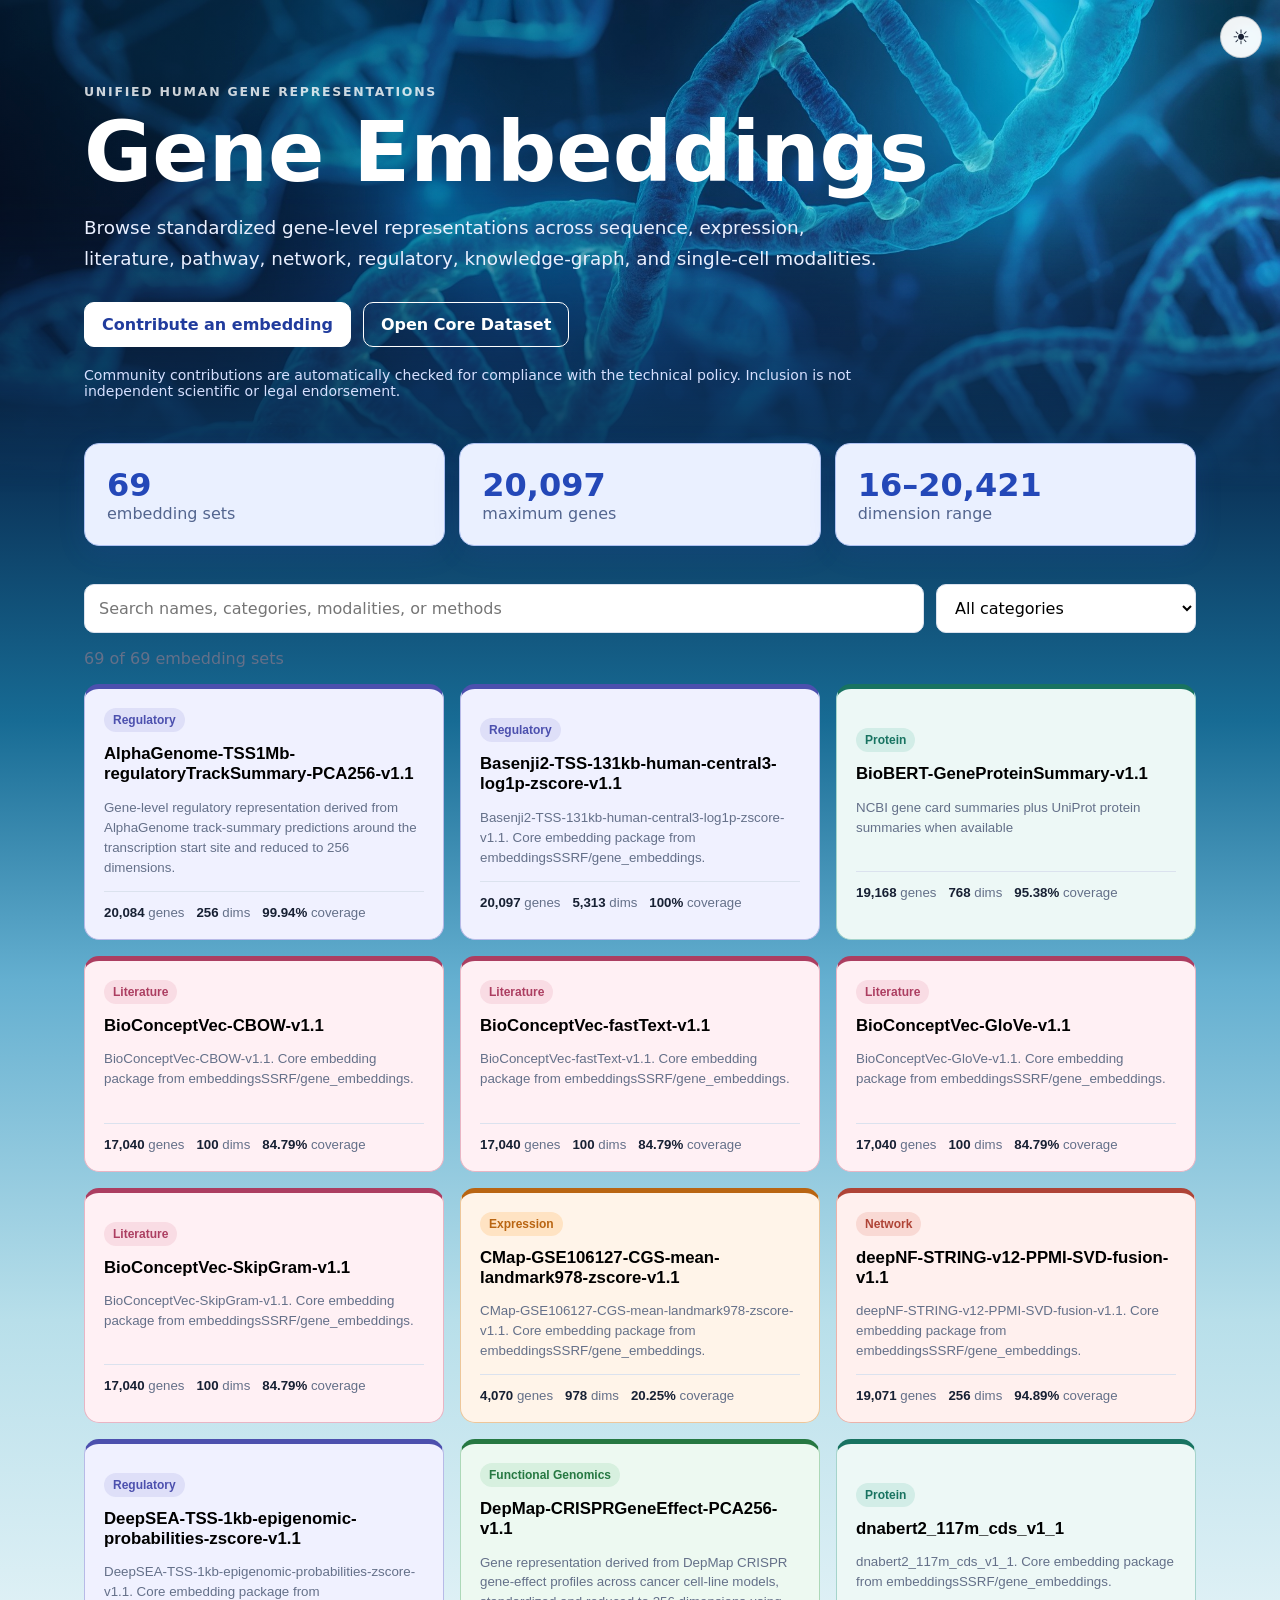
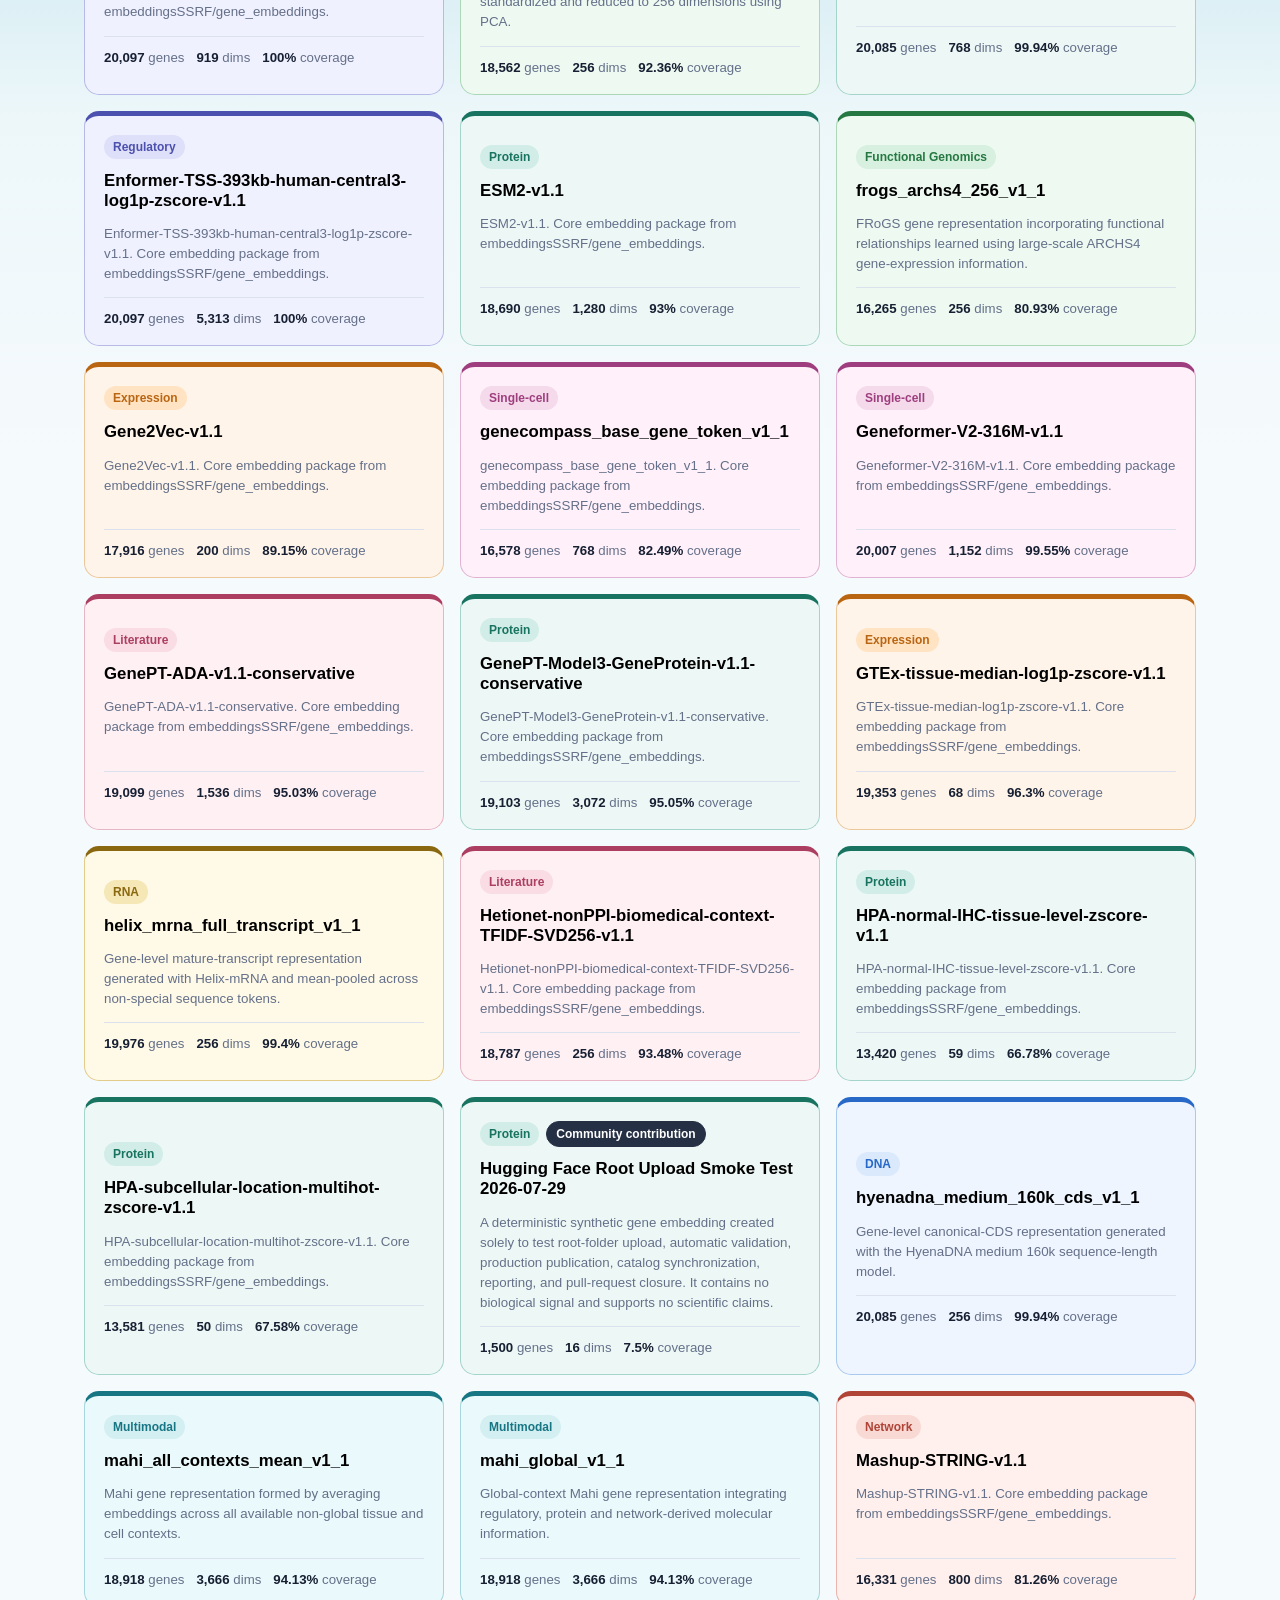
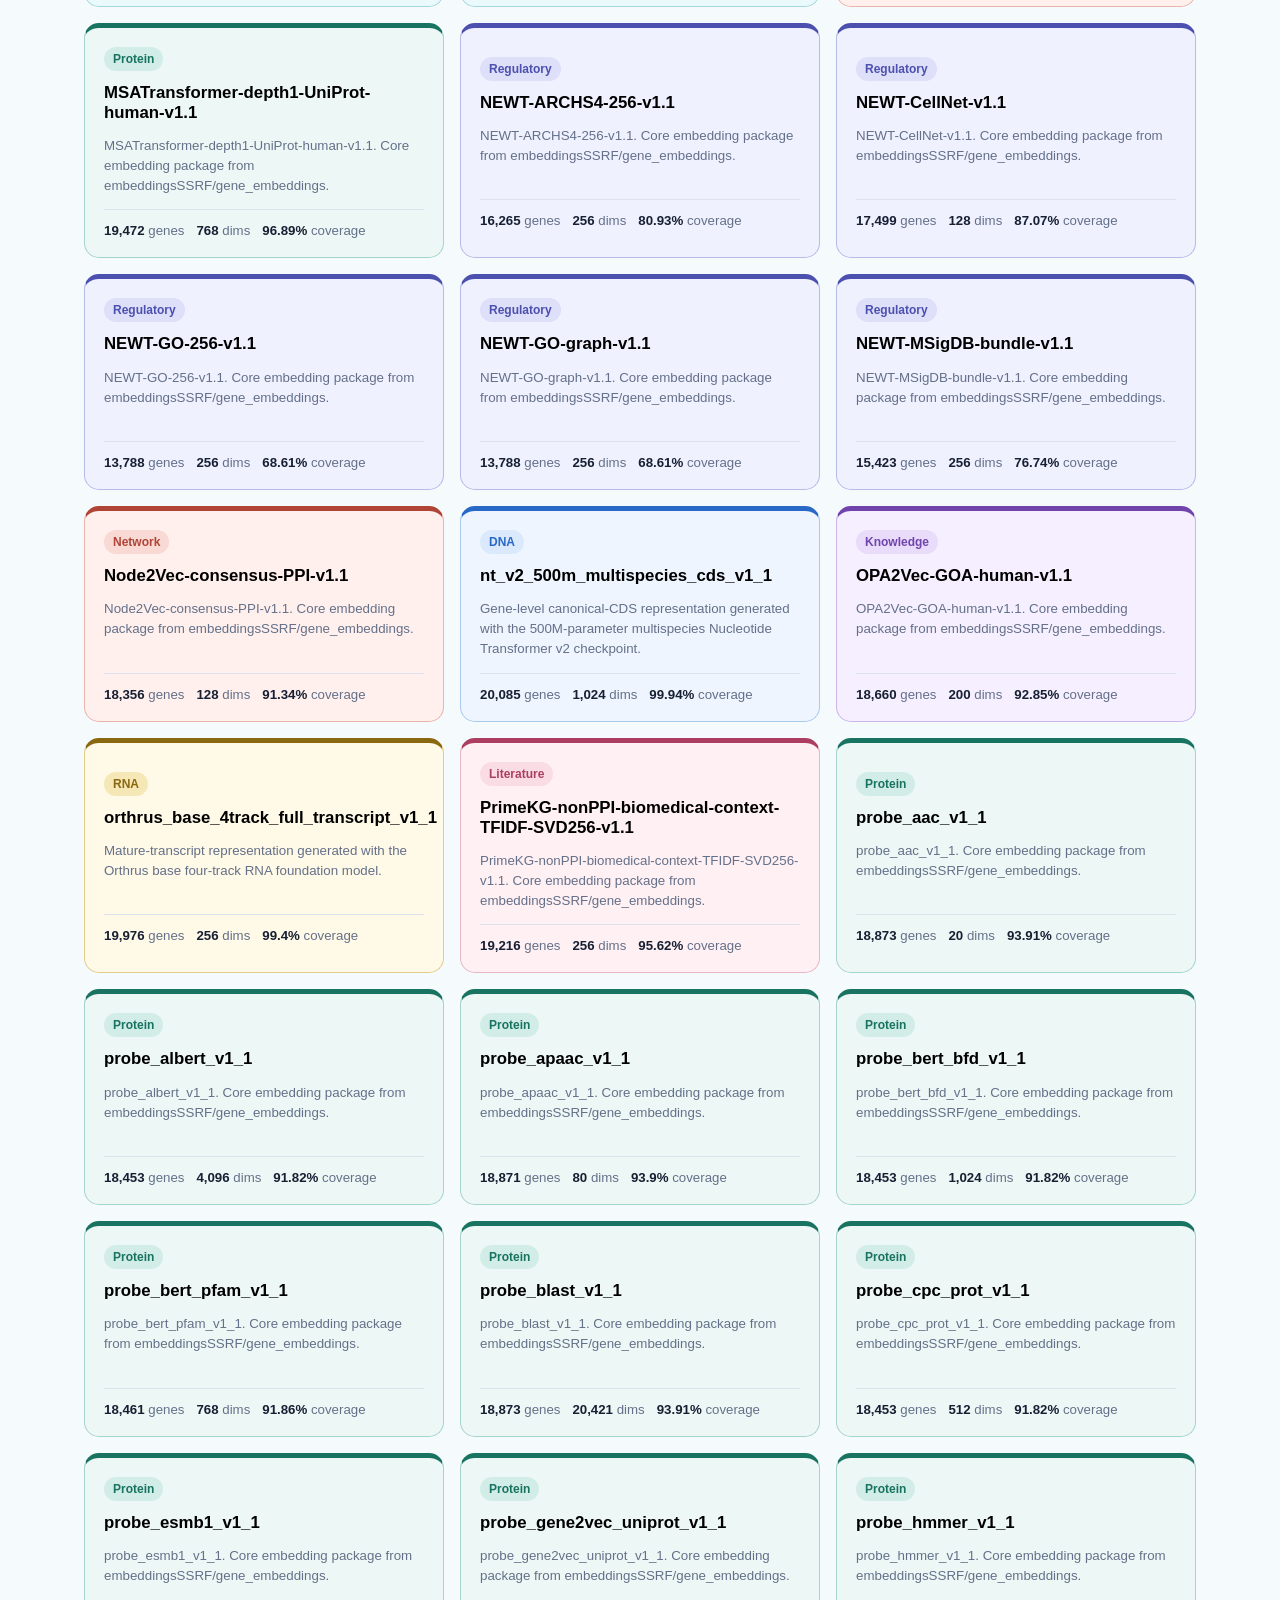
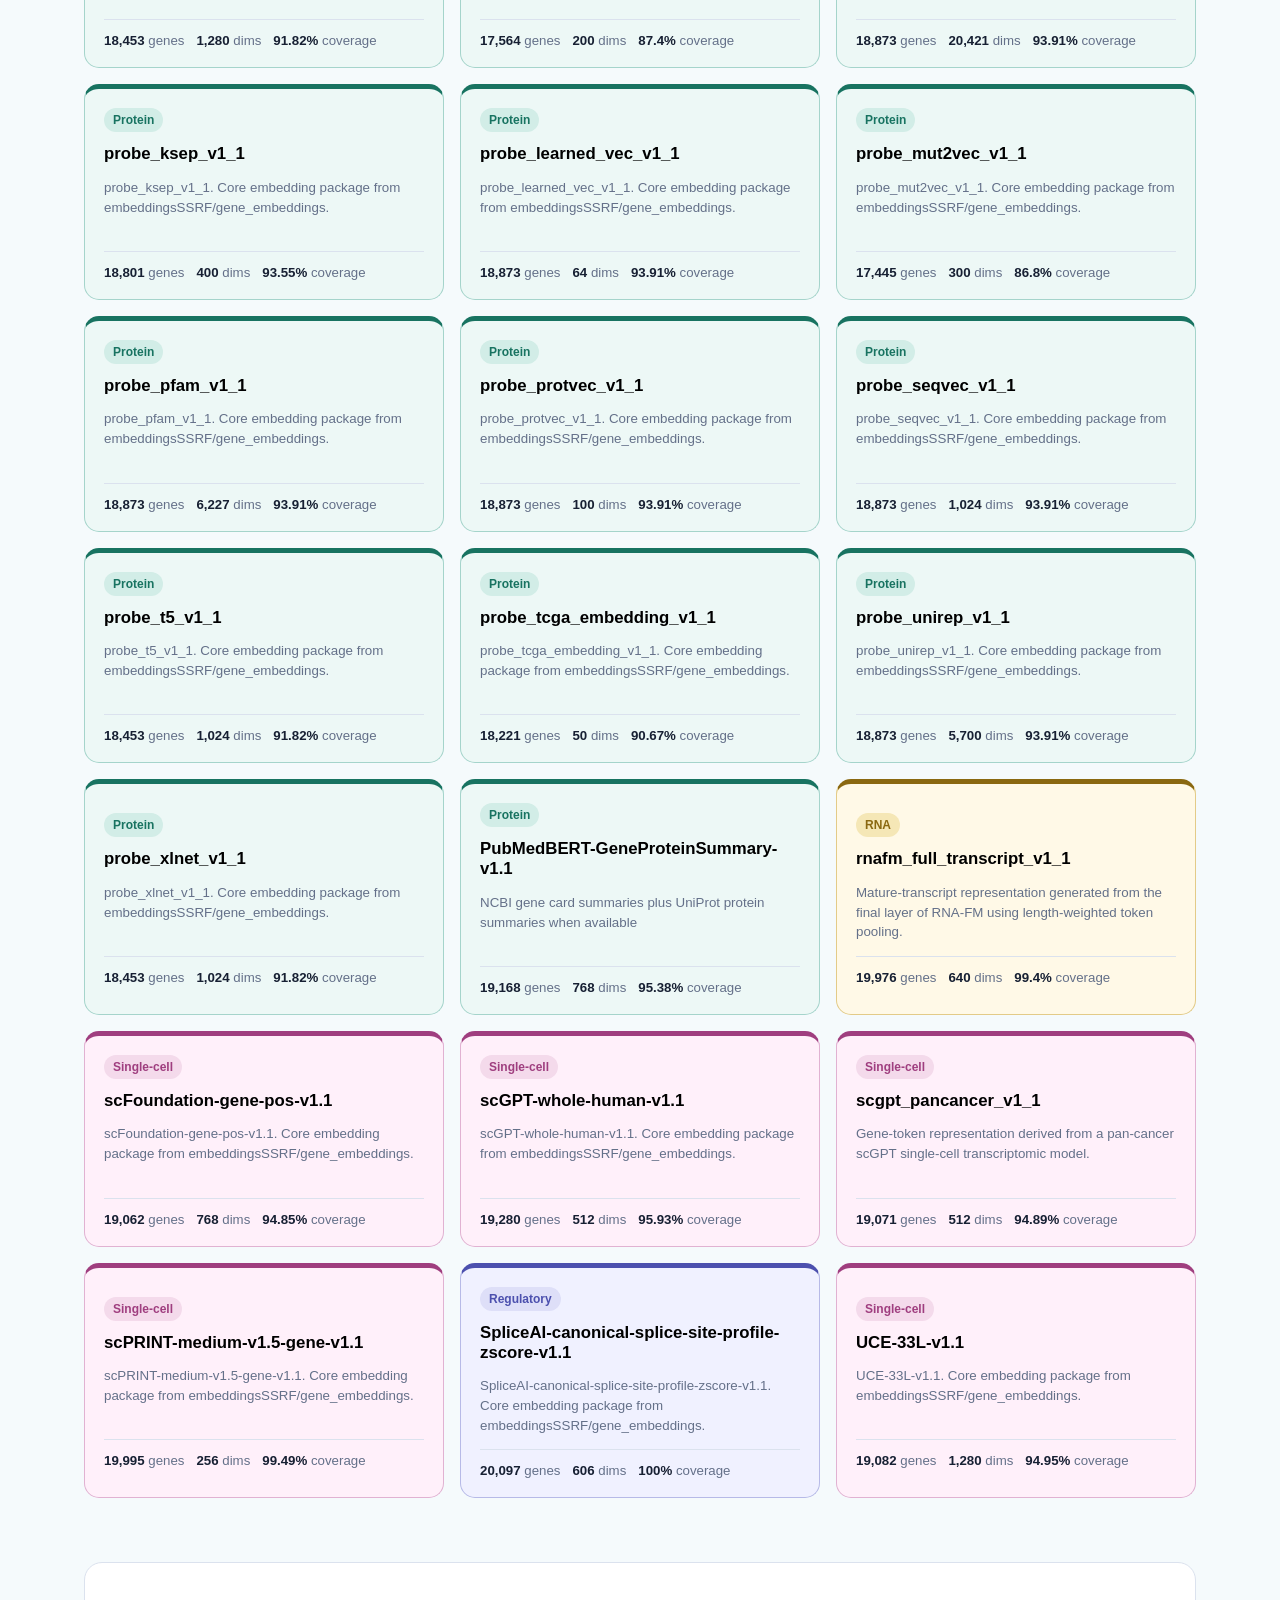
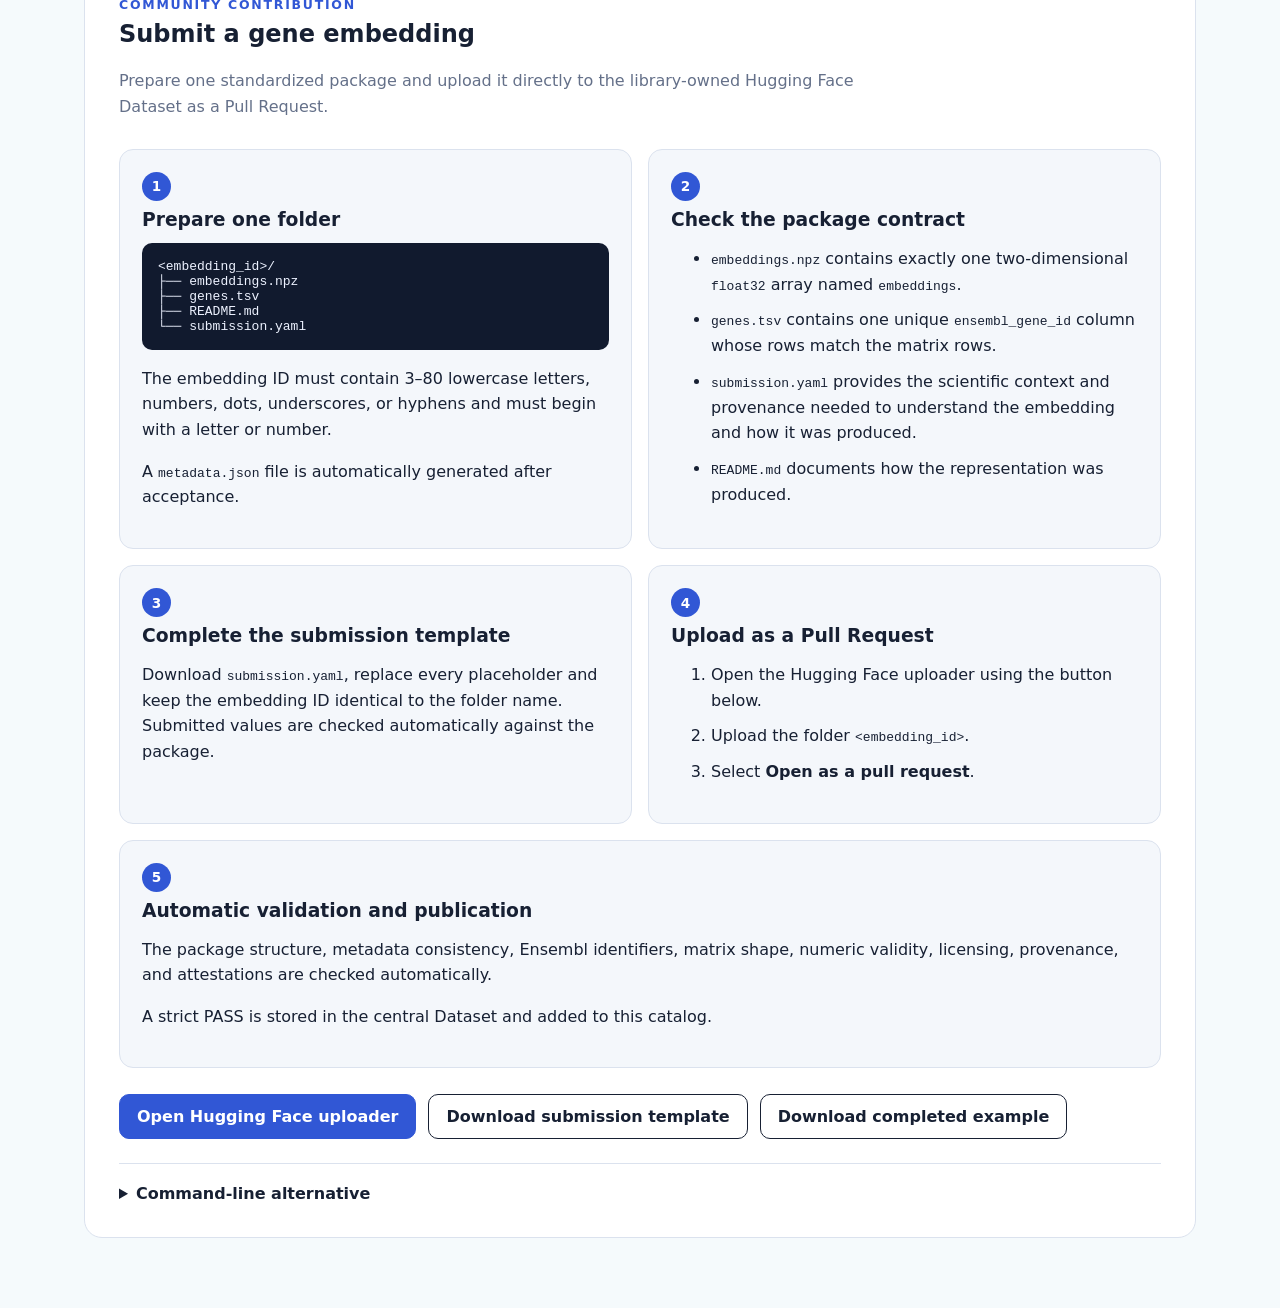
==== space/index.html @ d791bb48 "Clarify embedding submission instructions" ====
<!doctype html>
<html lang="en">
<head>
  <meta charset="utf-8" />

  <meta
    name="viewport"
    content="width=device-width, initial-scale=1"
  />

  <title>Gene Embeddings</title>

  <link
    rel="stylesheet"
    href="style.css"
  />
</head>

<body>
<!-- THEME TOGGLE START -->
<button
  id="theme-toggle"
  class="theme-toggle"
  type="button"
  aria-label="Current theme: light. Switch to dark theme"
  aria-pressed="false"
>
  ☀️
</button>
<!-- THEME TOGGLE END -->

  <header class="hero">
    <div class="hero-inner">
      <p class="eyebrow">
        Unified human gene representations
      </p>

      <h1>Gene Embeddings</h1>

      <p class="lead">
        Browse standardized gene-level representations across
        sequence, expression, literature, pathway, network,
        regulatory, knowledge-graph, and single-cell modalities.
      </p>

      <div class="actions">
        <a
          class="button primary"
          href="#contribute"
        >
          Contribute an embedding
        </a>

        <a
          class="button"
          href="https://huggingface.co/datasets/embeddingsSSRF/gene_embeddings"
          target="_blank"
          rel="noopener noreferrer"
        >
          Open Core Dataset
        </a>
      </div>

      <p class="notice">
        Community contributions are automatically checked for
        compliance with the technical policy. Inclusion is not
        independent scientific or legal endorsement.
      </p>
    </div>
  </header>

  <main>
    <section
      class="stats"
      aria-label="Catalog summary"
    >
      <article>
        <strong id="stat-count">—</strong>
        <span>embedding sets</span>
      </article>

      <article>
        <strong id="stat-genes">—</strong>
        <span>maximum genes</span>
      </article>

      <article>
        <strong id="stat-dims">—</strong>
        <span>dimension range</span>
      </article>
    </section>

    <section class="controls">
      <input
        id="search"
        type="search"
        placeholder="Search names, categories, modalities, or methods"
        aria-label="Search catalog"
      />

      <select
        id="category"
        aria-label="Filter by category"
      >
        <option value="All">
          All categories
        </option>
      </select>
    </section>

    <p
      id="result-count"
      class="result-count"
    ></p>

    <section
      id="grid"
      class="grid"
      aria-live="polite"
    ></section>

    <section
      class="contribute"
      id="contribute"
    >
      <p class="section-label">
        Community contribution
      </p>

      <h2>Submit a gene embedding</h2>

      <p class="contribute-intro">
        Prepare one standardized package and upload it directly to
        the library-owned Hugging Face Dataset as a Pull Request.
      </p>

      <div class="instruction-grid">
        <article class="instruction-card">
          <span class="step-number">1</span>

          <h3>Prepare one folder</h3>

          <pre><code>&lt;embedding_id&gt;/
├── embeddings.npz
├── genes.tsv
├── README.md
└── submission.yaml</code></pre>

          <p>
            The embedding ID must contain 3–80 lowercase letters,
            numbers, dots, underscores, or hyphens and must begin
            with a letter or number.
          </p>
            <p>
              A <code>metadata.json</code> file is automatically
              generated after acceptance.
            </p>

        </article>

        <article class="instruction-card">
          <span class="step-number">2</span>

          <h3>Check the package contract</h3>

          <ul>
            <li>
              <code>embeddings.npz</code> contains exactly one
              two-dimensional <code>float32</code> array named
              <code>embeddings</code>.
            </li>

            <li>
              <code>genes.tsv</code> contains one unique
              <code>ensembl_gene_id</code> column whose rows match
              the matrix rows.
            </li>
            <li>
              <code>submission.yaml</code> provides the scientific
              context and provenance needed to understand the
              embedding and how it was produced.
            </li>


            <li>
              <code>README.md</code> documents how the representation
              was produced.
            </li>
          </ul>
        </article>

                <article class="instruction-card">
          <span class="step-number">3</span>

          <h3>Complete the submission template</h3>

          
          <p>
            Download <code>submission.yaml</code>, replace every
            placeholder and keep the embedding ID identical to the
            folder name. Submitted values are checked automatically
            against the package.
          </p>
</article>

                <article class="instruction-card">
          <span class="step-number">4</span>

          <h3>Upload as a Pull Request</h3>
          <ol>
            <li>
              Open the Hugging Face uploader using the button below.
            </li>

            <li>
              Upload the folder
              <code>&lt;embedding_id&gt;</code>.
            </li>

            <li>
              Select <strong>Open as a pull request</strong>.
            </li>
          </ol>
        </article>

        <article class="instruction-card full-width">
          <span class="step-number">5</span>

          <h3>Automatic validation and publication</h3>

          <p>
            The package structure, metadata consistency, Ensembl
            identifiers, matrix shape, numeric validity, licensing,
            provenance, and attestations are checked automatically.
          </p>

          <p>
            A strict PASS is stored in the central Dataset and added
            to this catalog.
          </p>
        </article>
      </div>

      <div class="button-row">
        <a
          class="button primary"
          href="https://huggingface.co/datasets/embeddingsSSRF/gene_embeddings_staging/upload/main"
          target="_blank"
          rel="noopener noreferrer"
        >
          Open Hugging Face uploader
        </a>

        <a
          class="button"
          href="submission.yaml"
          download
        >
          Download submission template
        </a>
        <a
          class="button"
          href="submission.example.yaml"
          download
        >Download completed example</a>
      </div>

      <details class="cli-alternative">
        <summary>Command-line alternative</summary>

        <pre><code>hf upload \
  embeddingsSSRF/gene_embeddings_staging \
  ./&lt;embedding_id&gt; \
  &lt;embedding_id&gt; \
  --repo-type dataset \
  --create-pr \
  --commit-message "Submit &lt;embedding_id&gt;"</code></pre>
      </details>
    </section>
  </main>

  <dialog id="detail-dialog">
    <button
      id="close-detail"
      class="close"
      aria-label="Close"
    >
      ×
    </button>

    <div id="detail-content"></div>
  </dialog>

  <script src="app.js"></script>
<script src="theme.js"></script>
</body>
</html>
---- space/style.css ----
:root {
  --ink: #172033;
  --muted: #647089;
  --line: #dbe2ee;
  --paper: #ffffff;
  --wash: #f4f7fb;
  --brand: #3157d5;
  --brand-dark: #213c9d;
  --success: #167c5a;
  font-family: Inter, ui-sans-serif, system-ui, -apple-system, BlinkMacSystemFont, "Segoe UI", sans-serif;
}
* { box-sizing: border-box; }
body { margin: 0; color: var(--ink); background: var(--wash); }
a { color: inherit; }
.hero { background: linear-gradient(135deg, #182858, #3157d5 62%, #5a80ef); color: white; }
.hero-inner { max-width: 1160px; margin: auto; padding: 72px 24px 58px; }
.eyebrow { text-transform: uppercase; letter-spacing: .14em; font-weight: 700; font-size: .78rem; opacity: .8; }
h1 { font-size: clamp(2.5rem, 7vw, 5.2rem); line-height: .98; margin: 12px 0 20px; }
.lead { max-width: 800px; font-size: 1.15rem; line-height: 1.65; color: #e9efff; }
.actions { display: flex; flex-wrap: wrap; gap: 12px; margin-top: 28px; }
.button { display: inline-flex; align-items: center; justify-content: center; padding: 12px 17px; border-radius: 10px; border: 1px solid currentColor; text-decoration: none; font-weight: 700; }
.hero .button { color: white; }
.hero .button.primary { background: white; color: var(--brand-dark); border-color: white; }
.notice { max-width: 850px; font-size: .88rem; color: #d6e0ff; margin-top: 20px; }
main { max-width: 1160px; margin: auto; padding: 0 24px 70px; }
.stats { display: grid; grid-template-columns: repeat(3, 1fr); gap: 14px; margin-top: -28px; }
.stats article { background: var(--paper); border: 1px solid var(--line); border-radius: 15px; padding: 22px; box-shadow: 0 8px 28px rgba(31, 47, 88, .08); }
.stats strong { display: block; font-size: 2rem; }
.stats span { color: var(--muted); }
.controls { display: grid; grid-template-columns: 1fr 260px; gap: 12px; margin: 38px 0 12px; }
input, select { width: 100%; padding: 13px 14px; border: 1px solid var(--line); border-radius: 10px; background: var(--paper); font: inherit; }
.result-count { color: var(--muted); }
.grid { display: grid; grid-template-columns: repeat(auto-fill, minmax(280px, 1fr)); gap: 16px; }
.card { text-align: left; border: 1px solid var(--line); background: var(--paper); border-radius: 15px; padding: 19px; cursor: pointer; transition: transform .15s ease, box-shadow .15s ease; }
.card:hover { transform: translateY(-2px); box-shadow: 0 10px 30px rgba(31,47,88,.10); }
.card h3 { margin: 0 0 9px; font-size: 1.05rem; }
.card p { color: var(--muted); line-height: 1.5; min-height: 4.5em; }
.badge { display: inline-block; border-radius: 999px; background: #e8edff; color: var(--brand-dark); padding: 5px 9px; font-size: .75rem; font-weight: 700; }
.metrics { display: flex; gap: 12px; flex-wrap: wrap; border-top: 1px solid var(--line); padding-top: 13px; font-size: .83rem; color: var(--muted); }
.metrics strong { color: var(--ink); }
.contribute { margin-top: 54px; padding: 30px; background: var(--paper); border: 1px solid var(--line); border-radius: 16px; }
.contribute li { margin: 10px 0; line-height: 1.55; }
.contribute .button.primary { background: var(--brand); color: white; border-color: var(--brand); }
dialog { width: min(720px, calc(100vw - 32px)); border: 0; border-radius: 16px; padding: 28px; box-shadow: 0 30px 100px rgba(0,0,0,.3); }
dialog::backdrop { background: rgba(12,20,40,.55); }
.close { float: right; border: 0; background: none; font-size: 2rem; cursor: pointer; }
.detail-grid { display: grid; grid-template-columns: repeat(3, 1fr); gap: 10px; margin: 18px 0; }
.detail-grid div { background: var(--wash); border-radius: 10px; padding: 13px; }
.detail-grid strong { display: block; font-size: 1.2rem; }
@media (max-width: 720px) {
  .stats, .controls { grid-template-columns: 1fr; }
  .hero-inner { padding-top: 48px; }
}

.badge-row {
  display: flex;
  flex-wrap: wrap;
  align-items: center;
  gap: 7px;
  margin-bottom: 12px;
}

.card .community-badge {
  background: #253044;
  color: #ffffff;
  border: 1px solid #253044;
}

.button-row {
  display: flex;
  flex-wrap: wrap;
  gap: 12px;
  margin-top: 22px;
}

.staging-note {
  margin-top: 22px;
  padding: 14px 16px;
  border-left: 4px solid var(--brand);
  background: var(--wash);
  color: var(--muted);
  line-height: 1.55;
}

.guide-layout {
  display: grid;
  gap: 18px;
  padding-top: 38px;
}

.guide-card {
  background: var(--paper);
  border: 1px solid var(--line);
  border-radius: 16px;
  padding: 26px;
}

.guide-card h2 {
  margin-top: 0;
}

.guide-card p,
.guide-card li {
  line-height: 1.65;
}

.guide-card pre {
  overflow-x: auto;
  padding: 16px;
  border-radius: 10px;
  background: #111a2e;
  color: #edf2ff;
}

.warning-card {
  border-left: 5px solid #c77a00;
}

.staging-card {
  border-left: 5px solid var(--brand);
}


html {
  scroll-behavior: smooth;
}

.card {
  --category-background: #ffffff;
  --category-border: #dbe2ee;
  --category-accent: #3157d5;
  --category-badge: #e8edff;

  background: var(--category-background);
  border-color: var(--category-border);
  border-top: 5px solid var(--category-accent);
}

.card .badge-row .badge:first-child {
  background: var(--category-badge);
  color: var(--category-accent);
}

.category-dna {
  --category-background: #eef5ff;
  --category-border: #aac9ef;
  --category-accent: #2869c7;
  --category-badge: #dae9fc;
}

.category-expression {
  --category-background: #fff4e9;
  --category-border: #edc69a;
  --category-accent: #b96512;
  --category-badge: #ffe3c3;
}

.category-functional-genomics {
  --category-background: #edf9f1;
  --category-border: #acd8b8;
  --category-accent: #267842;
  --category-badge: #d7f0df;
}

.category-knowledge {
  --category-background: #f5efff;
  --category-border: #cbb5e9;
  --category-accent: #7044ac;
  --category-badge: #e8dcfa;
}

.category-literature {
  --category-background: #fff0f4;
  --category-border: #e8b5c4;
  --category-accent: #ac3e61;
  --category-badge: #f9dce4;
}

.category-multimodal {
  --category-background: #eaf9fb;
  --category-border: #a5d7dd;
  --category-accent: #177684;
  --category-badge: #d3eff2;
}

.category-network {
  --category-background: #fff0ee;
  --category-border: #eab3ab;
  --category-accent: #af4437;
  --category-badge: #f9d9d4;
}

.category-protein {
  --category-background: #edf8f6;
  --category-border: #a5d4cb;
  --category-accent: #187361;
  --category-badge: #d2ede7;
}

.category-rna {
  --category-background: #fff9e7;
  --category-border: #e3cb88;
  --category-accent: #8a6810;
  --category-badge: #f5e7b6;
}

.category-regulatory {
  --category-background: #f0f1ff;
  --category-border: #b7bae7;
  --category-accent: #4c50ae;
  --category-badge: #dedff8;
}

.category-single-cell {
  --category-background: #fff0fa;
  --category-border: #e1b2d2;
  --category-accent: #9f3e7f;
  --category-badge: #f4daeb;
}

.category-other,
.category-uncategorized {
  --category-background: #f3f5f7;
  --category-border: #c7cdd5;
  --category-accent: #596576;
  --category-badge: #e1e5ea;
}

.contribute {
  scroll-margin-top: 24px;
  margin-top: 64px;
  padding: 34px;
  background: var(--paper);
  border: 1px solid var(--line);
  border-radius: 18px;
}

.section-label {
  margin: 0 0 8px;
  color: var(--brand);
  font-size: 0.78rem;
  font-weight: 800;
  letter-spacing: 0.14em;
  text-transform: uppercase;
}

.contribute h2 {
  margin-top: 0;
}

.contribute-intro {
  max-width: 800px;
  color: var(--muted);
  line-height: 1.65;
}

.instruction-grid {
  display: grid;
  grid-template-columns: repeat(2, 1fr);
  gap: 16px;
  margin-top: 28px;
}

.instruction-card {
  padding: 22px;
  border: 1px solid var(--line);
  border-radius: 14px;
  background: var(--wash);
}

.instruction-card.full-width {
  grid-column: 1 / -1;
}

.instruction-card h3 {
  margin: 8px 0 12px;
}

.instruction-card p,
.instruction-card li {
  line-height: 1.6;
}

.step-number {
  display: inline-flex;
  align-items: center;
  justify-content: center;
  width: 29px;
  height: 29px;
  border-radius: 50%;
  background: var(--brand);
  color: white;
  font-size: 0.85rem;
  font-weight: 800;
}

.category-list {
  font-weight: 650;
}

.button-row {
  display: flex;
  flex-wrap: wrap;
  gap: 12px;
  margin-top: 26px;
}

.cli-alternative {
  margin-top: 24px;
  padding-top: 20px;
  border-top: 1px solid var(--line);
}

.cli-alternative summary {
  cursor: pointer;
  font-weight: 700;
}

.cli-alternative pre,
.instruction-card pre {
  overflow-x: auto;
  padding: 16px;
  border-radius: 10px;
  background: #111a2e;
  color: #edf2ff;
}

@media (max-width: 720px) {
  .instruction-grid {
    grid-template-columns: 1fr;
  }

  .instruction-card.full-width {
    grid-column: auto;
  }

  .contribute {
    padding: 24px 18px;
  }
}

/* Summary statistic color */
.stats article {
  background: #eaf0ff;
  border-color: #afc2f2;
  box-shadow: 0 8px 28px rgba(49, 87, 213, 0.12);
}

.stats strong {
  color: #2448b8;
}

.stats span {
  color: #53658f;
}
/* End summary statistic color */

/* THEME TOGGLE */

.theme-toggle {
  position: absolute;
  top: 16px;
  right: 18px;
  z-index: 1000;

  display: inline-flex;
  align-items: center;
  justify-content: center;

  width: 42px;
  height: 42px;
  padding: 0;

  border: 1px solid rgba(23, 32, 51, .22);
  border-radius: 50%;

  color: #172033;
  background: rgba(255, 255, 255, .94);
  box-shadow: 0 5px 18px rgba(0, 0, 0, .15);

  font: inherit;
  font-size: 1.25rem;
  line-height: 1;
  cursor: pointer;

  transition:
    transform .15s ease,
    background .15s ease,
    color .15s ease,
    border-color .15s ease;
}

.theme-toggle:hover {
  transform: translateY(-1px);
}

.theme-toggle:focus-visible {
  outline: 3px solid rgba(129, 156, 255, .55);
  outline-offset: 3px;
}

/*
Only the page background changes in night mode.
Cards, category palettes, badges and panels keep their original colors.
*/

html[data-theme="night"] {
  background: #090f1c;
}

html[data-theme="night"] body {
  background: #090f1c;
}

html[data-theme="night"] .theme-toggle {
  color: #f5f7ff;
  background: rgba(17, 24, 39, .96);
  border-color: #475569;
}

@media (max-width: 720px) {
  .theme-toggle {
    top: 10px;
    right: 10px;
    width: 38px;
    height: 38px;
    font-size: 1.1rem;
  }
}

/* NIGHT COLORED PANELS */

/*
Very subtle darkening:
- preserves each category hue;
- does not recolor text, borders, or badges;
- avoids gray or washed-out cards.
*/

html[data-theme="night"] .card {
  position: relative;
  isolation: isolate;
  overflow: hidden;
}

html[data-theme="night"] .card::before {
  content: "";
  position: absolute;
  inset: 0;
  z-index: 0;
  pointer-events: none;

  background: rgba(0, 0, 0, .01);

  -webkit-backdrop-filter:
    brightness(.88)
    saturate(1.70);

  backdrop-filter:
    brightness(.88)
    saturate(1.70);
}

html[data-theme="night"] .card > * {
  position: relative;
  z-index: 1;
}

html[data-theme="night"] .card:hover::before {
  -webkit-backdrop-filter:
    brightness(.92)
    saturate(1.90);

  backdrop-filter:
    brightness(.92)
    saturate(1.90);
}


/* HERO BACKGROUND IMAGE */

.hero {
  background-image:
    linear-gradient(
      90deg,
      rgba(3, 12, 32, .88) 0%,
      rgba(3, 17, 43, .72) 48%,
      rgba(3, 17, 43, .38) 100%
    ),
    url("hero-background.jpg");

  background-position: center 46%;
  background-size: cover;
  background-repeat: no-repeat;
}

@media (max-width: 720px) {
  .hero {
    background-position: 58% center;

    background-image:
      linear-gradient(
        rgba(3, 12, 32, .78),
        rgba(3, 12, 32, .78)
      ),
      url("hero-background.jpg");
  }
}


/* THEME-AWARE HERO BRIGHTNESS */

/*
Day mode uses a lighter overlay, making the DNA image brighter.
Night mode keeps a darker overlay for readability.
*/

.hero,
html[data-theme="day"] .hero {
  background-image:
    linear-gradient(
      90deg,
      rgba(3, 12, 32, .62) 0%,
      rgba(3, 17, 43, .38) 48%,
      rgba(3, 17, 43, .15) 100%
    ),
    url("hero-background.jpg");

  background-position: center 46%;
  background-size: cover;
  background-repeat: no-repeat;
}

html[data-theme="night"] .hero {
  background-image:
    linear-gradient(
      90deg,
      rgba(3, 10, 28, .88) 0%,
      rgba(3, 14, 36, .70) 48%,
      rgba(3, 14, 36, .42) 100%
    ),
    url("hero-background.jpg");
}

@media (max-width: 720px) {
  .hero,
  html[data-theme="day"] .hero {
    background-position: 58% center;

    background-image:
      linear-gradient(
        rgba(3, 12, 32, .58),
        rgba(3, 12, 32, .58)
      ),
      url("hero-background.jpg");
  }

  html[data-theme="night"] .hero {
    background-image:
      linear-gradient(
        rgba(3, 10, 28, .80),
        rgba(3, 10, 28, .80)
      ),
      url("hero-background.jpg");
  }
}

/* CONTINUOUS HERO PAGE BACKGROUND */

/*
Continue the blue tones of the DNA hero into the page.
The image itself is not repeated, so the content remains clear.
*/

html:not([data-theme]),
html[data-theme="day"] {
  background: #f5fafc;
}

html:not([data-theme]) body,
html[data-theme="day"] body {
  background:
    radial-gradient(
      circle at 75% 0%,
      rgba(42, 181, 224, .20),
      transparent 34rem
    ),
    linear-gradient(
      180deg,
      #0b3158 0,
      #78b9d5 390px,
      #d8edf5 650px,
      #f5fafc 1050px
    );

  background-attachment: fixed;
}

html[data-theme="night"] {
  background: #07111f;
}

html[data-theme="night"] body {
  background:
    radial-gradient(
      circle at 75% 0%,
      rgba(15, 126, 177, .18),
      transparent 34rem
    ),
    linear-gradient(
      180deg,
      #06182c 0,
      #0a2946 410px,
      #0a192b 720px,
      #07111f 1100px
    );

  background-attachment: fixed;
}

main {
  background: transparent;
}

/* SEAMLESS HERO CONTINUATION */

/*
One continuous image is placed behind the hero and the beginning
of the page. It gradually fades into the normal page background.
*/

html,
body {
  min-height: 100%;
}

body {
  position: relative;
  background: #f5fafc !important;
}

body::before {
  content: "";
  position: absolute;
  top: 0;
  right: 0;
  left: 0;

  height: clamp(820px, 58vw, 1120px);

  background-image:
    linear-gradient(
      90deg,
      rgba(3, 12, 32, .60) 0%,
      rgba(3, 17, 43, .32) 50%,
      rgba(3, 17, 43, .10) 100%
    ),
    url("hero-background.jpg");

  background-position: center top;
  background-size: cover;
  background-repeat: no-repeat;

  -webkit-mask-image:
    linear-gradient(
      to bottom,
      #000 0%,
      #000 48%,
      rgba(0, 0, 0, .93) 58%,
      rgba(0, 0, 0, .68) 72%,
      rgba(0, 0, 0, .30) 87%,
      transparent 100%
    );

  mask-image:
    linear-gradient(
      to bottom,
      #000 0%,
      #000 48%,
      rgba(0, 0, 0, .93) 58%,
      rgba(0, 0, 0, .68) 72%,
      rgba(0, 0, 0, .30) 87%,
      transparent 100%
    );

  filter:
    brightness(1.06)
    saturate(1.06);

  pointer-events: none;
  z-index: 0;
}

.hero,
main,
.theme-toggle {
  position: relative;
  z-index: 1;
}

.hero {
  background: transparent !important;
  border-bottom-color: transparent;
}

main {
  background: transparent !important;
}


/* Night version */

html[data-theme="night"] body {
  background: #07111f !important;
}

html[data-theme="night"] body::before {
  background-image:
    linear-gradient(
      90deg,
      rgba(2, 8, 22, .80) 0%,
      rgba(3, 13, 34, .60) 50%,
      rgba(3, 13, 34, .30) 100%
    ),
    url("hero-background.jpg");

  filter:
    brightness(.86)
    saturate(1.12);
}


@media (max-width: 720px) {
  body::before {
    height: 900px;
    background-position: 58% top;

    -webkit-mask-image:
      linear-gradient(
        to bottom,
        #000 0%,
        #000 46%,
        rgba(0, 0, 0, .75) 68%,
        transparent 100%
      );

    mask-image:
      linear-gradient(
        to bottom,
        #000 0%,
        #000 46%,
        rgba(0, 0, 0, .75) 68%,
        transparent 100%
      );
  }
}

/* SMALLER IMAGE WITH BLUE FADE */

/*
The image uses its full width rather than being enlarged to cover
a very tall area. It ends sooner and fades into the blue page
background underneath it.
*/

html[data-theme="day"] body,
html:not([data-theme]) body {
  background:
    linear-gradient(
      180deg,
      #071a33 0,
      #0b355b 480px,
      #176b94 720px,
      #64afd0 980px,
      #b8dfea 1320px,
      #edf7fa 1720px,
      #f5fafc 2050px
    ) !important;
}

body::before {
  height: clamp(680px, 49vw, 900px);

  background-size: 100% auto;
  background-position: center top;

  -webkit-mask-image:
    linear-gradient(
      to bottom,
      #000 0%,
      #000 52%,
      rgba(0, 0, 0, .92) 62%,
      rgba(0, 0, 0, .68) 75%,
      rgba(0, 0, 0, .32) 88%,
      transparent 100%
    );

  mask-image:
    linear-gradient(
      to bottom,
      #000 0%,
      #000 52%,
      rgba(0, 0, 0, .92) 62%,
      rgba(0, 0, 0, .68) 75%,
      rgba(0, 0, 0, .32) 88%,
      transparent 100%
    );
}


/* Night mode uses the same transition with deeper blue tones. */

html[data-theme="night"] body {
  background:
    linear-gradient(
      180deg,
      #030b18 0,
      #061a30 500px,
      #082d4b 760px,
      #0a3655 1020px,
      #091e32 1420px,
      #07111f 1800px
    ) !important;
}


@media (max-width: 720px) {
  body::before {
    height: 720px;

    /*
    Slight enlargement is retained on narrow screens so the image
    does not leave empty horizontal space.
    */
    background-size: auto 720px;
    background-position: 56% top;

    -webkit-mask-image:
      linear-gradient(
        to bottom,
        #000 0%,
        #000 48%,
        rgba(0, 0, 0, .82) 66%,
        rgba(0, 0, 0, .38) 84%,
        transparent 100%
      );

    mask-image:
      linear-gradient(
        to bottom,
        #000 0%,
        #000 48%,
        rgba(0, 0, 0, .82) 66%,
        rgba(0, 0, 0, .38) 84%,
        transparent 100%
      );
  }

  html[data-theme="day"] body,
  html:not([data-theme]) body {
    background:
      linear-gradient(
        180deg,
        #071a33 0,
        #0b355b 430px,
        #247da3 700px,
        #8bc7dd 1000px,
        #e3f2f7 1450px,
        #f5fafc 1750px
      ) !important;
  }
}

/* FINAL HERO SIZE AND TOGGLE POSITION */

/*
The theme icon stays in the top-right corner of the page.
It is not fixed, so it disappears normally when scrolling.
*/

body > #theme-toggle,
.theme-toggle {
  position: absolute;
  top: 16px;
  right: 18px;
  z-index: 10000;
}


/*
Use a shorter image layer and begin fading it earlier.
The image disappears into the existing blue background.
*/

body::before {
  height: clamp(560px, 42vw, 720px);

  background-size: 100% auto;
  background-position: center top;

  -webkit-mask-image:
    linear-gradient(
      to bottom,
      #000 0%,
      #000 34%,
      rgba(0, 0, 0, .92) 43%,
      rgba(0, 0, 0, .68) 55%,
      rgba(0, 0, 0, .38) 68%,
      rgba(0, 0, 0, .14) 78%,
      transparent 88%
    );

  mask-image:
    linear-gradient(
      to bottom,
      #000 0%,
      #000 34%,
      rgba(0, 0, 0, .92) 43%,
      rgba(0, 0, 0, .68) 55%,
      rgba(0, 0, 0, .38) 68%,
      rgba(0, 0, 0, .14) 78%,
      transparent 88%
    );
}


/* Keep the button and transition balanced on smaller screens. */

@media (max-width: 720px) {
  body > #theme-toggle,
  .theme-toggle {
    top: 10px;
    right: 10px;
  }

  body::before {
    height: 610px;
    background-size: auto 610px;
    background-position: 56% top;

    -webkit-mask-image:
      linear-gradient(
        to bottom,
        #000 0%,
        #000 30%,
        rgba(0, 0, 0, .86) 42%,
        rgba(0, 0, 0, .52) 58%,
        rgba(0, 0, 0, .18) 73%,
        transparent 84%
      );

    mask-image:
      linear-gradient(
        to bottom,
        #000 0%,
        #000 30%,
        rgba(0, 0, 0, .86) 42%,
        rgba(0, 0, 0, .52) 58%,
        rgba(0, 0, 0, .18) 73%,
        transparent 84%
      );
  }
}
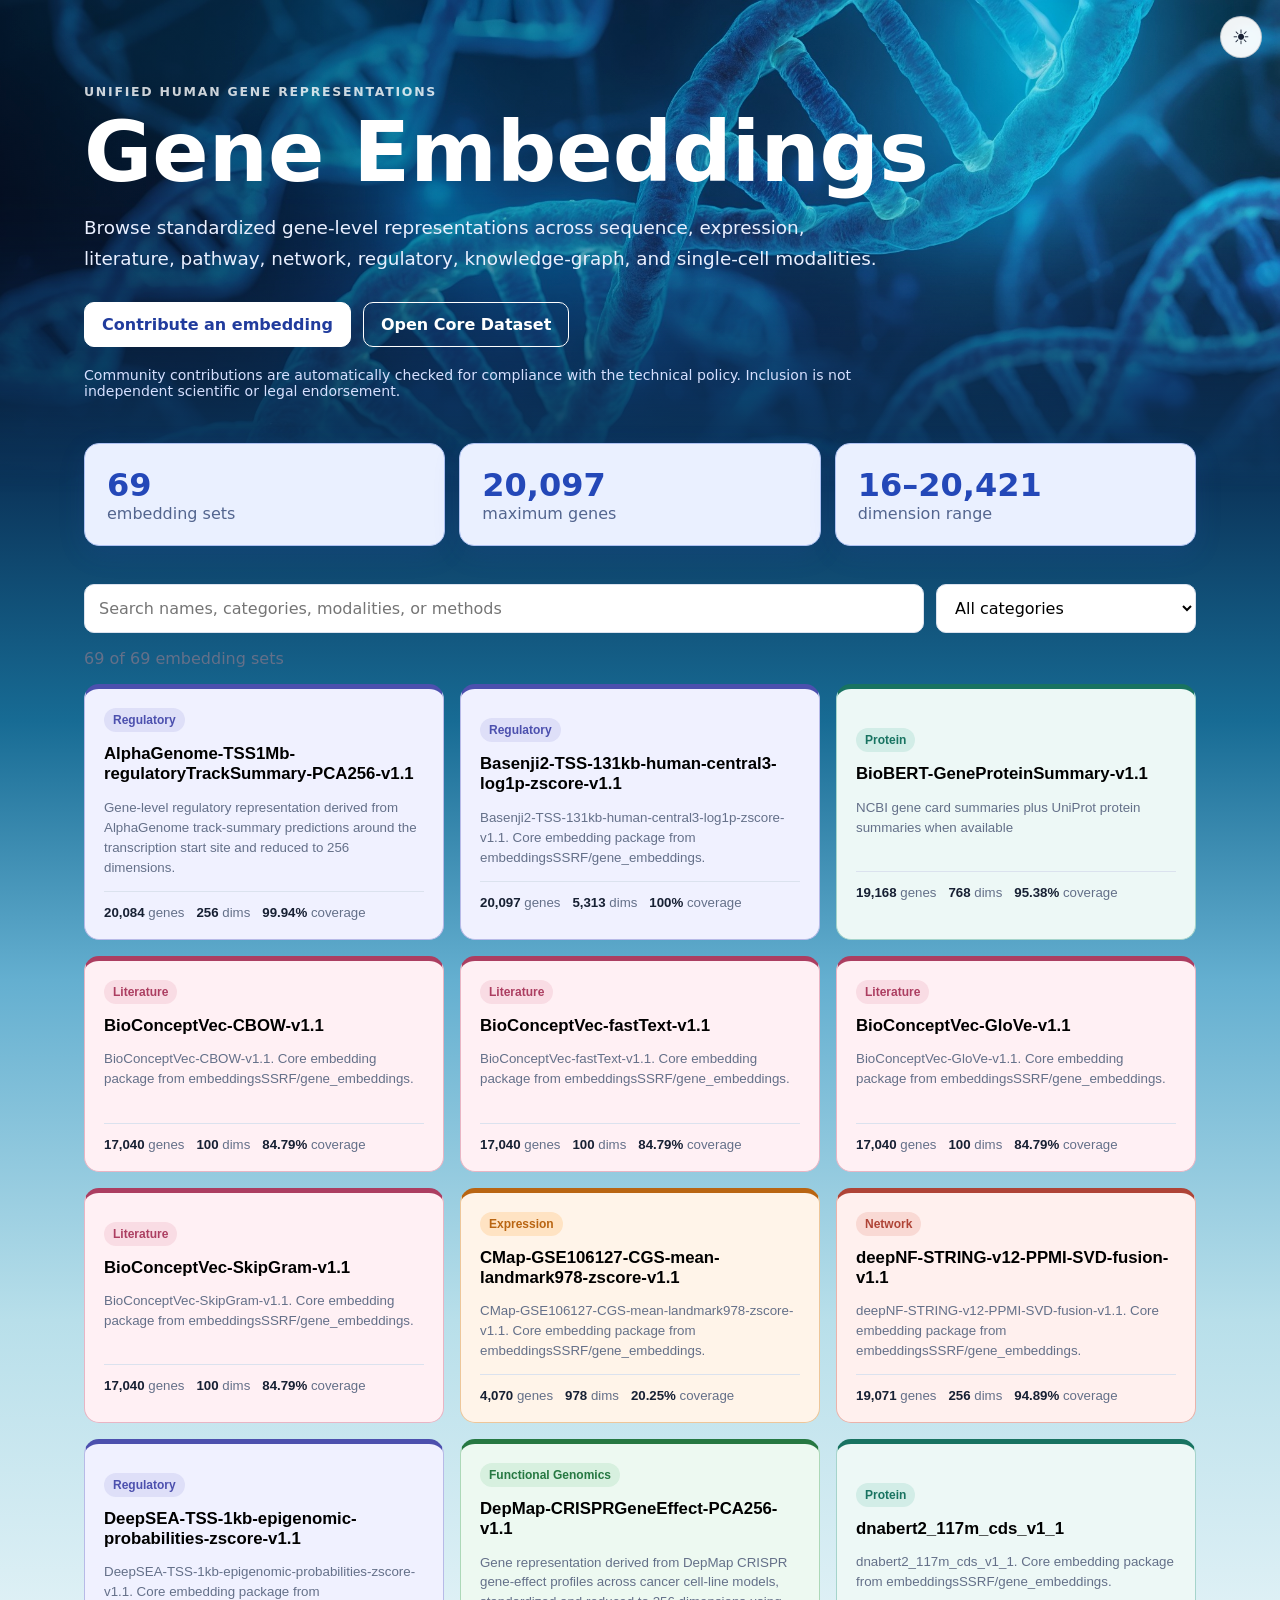
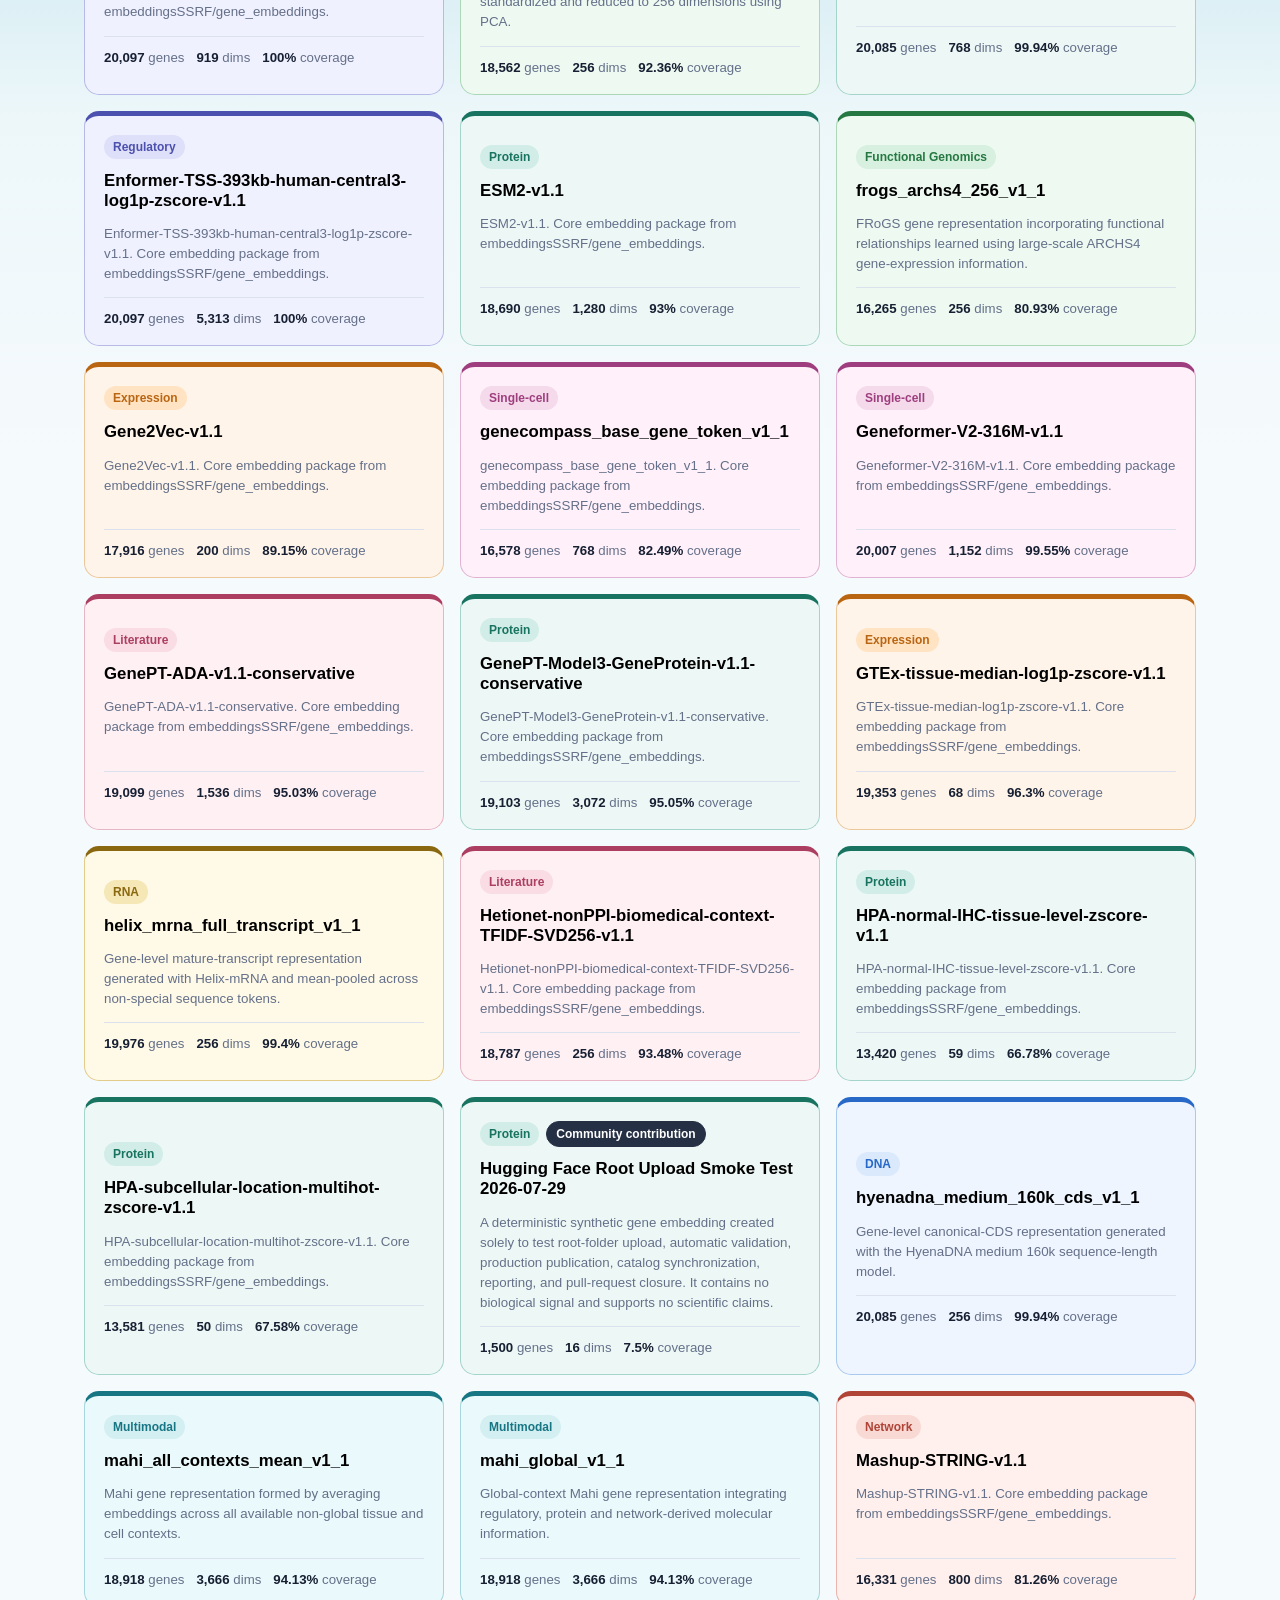
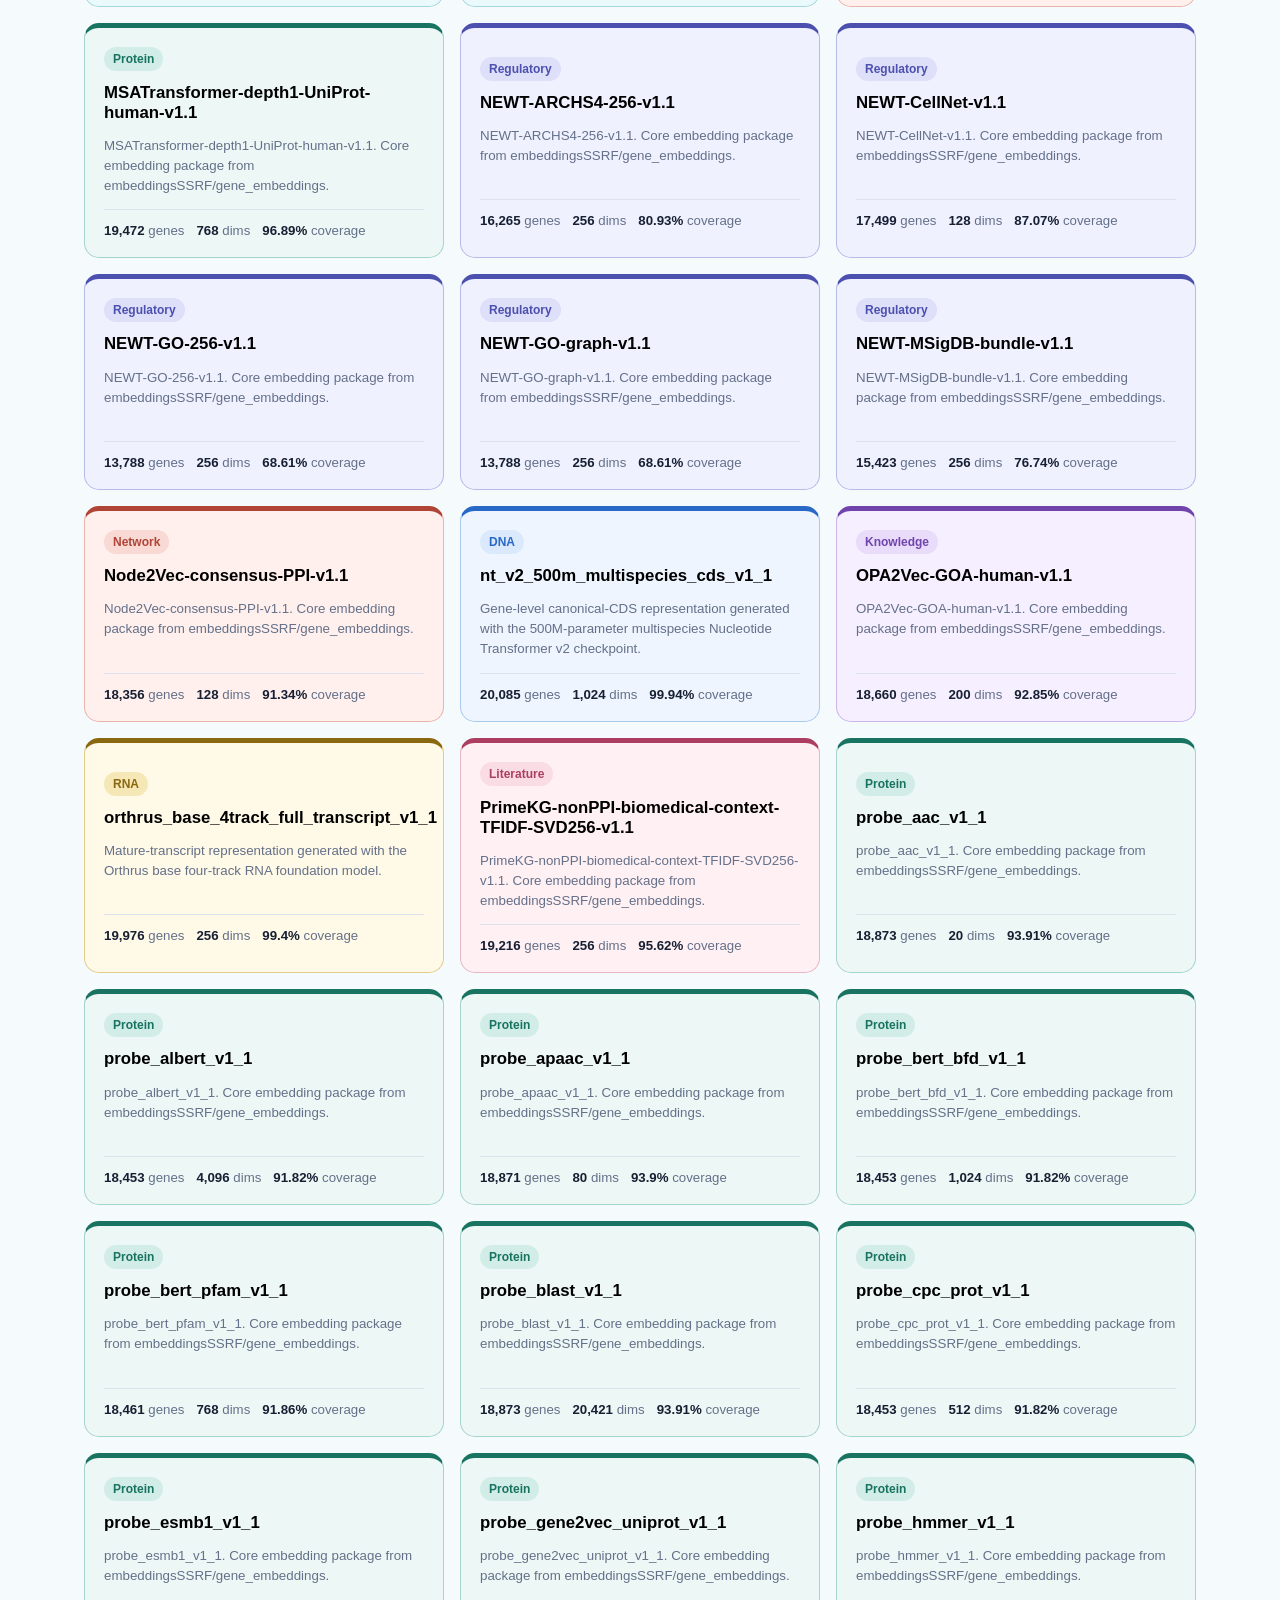
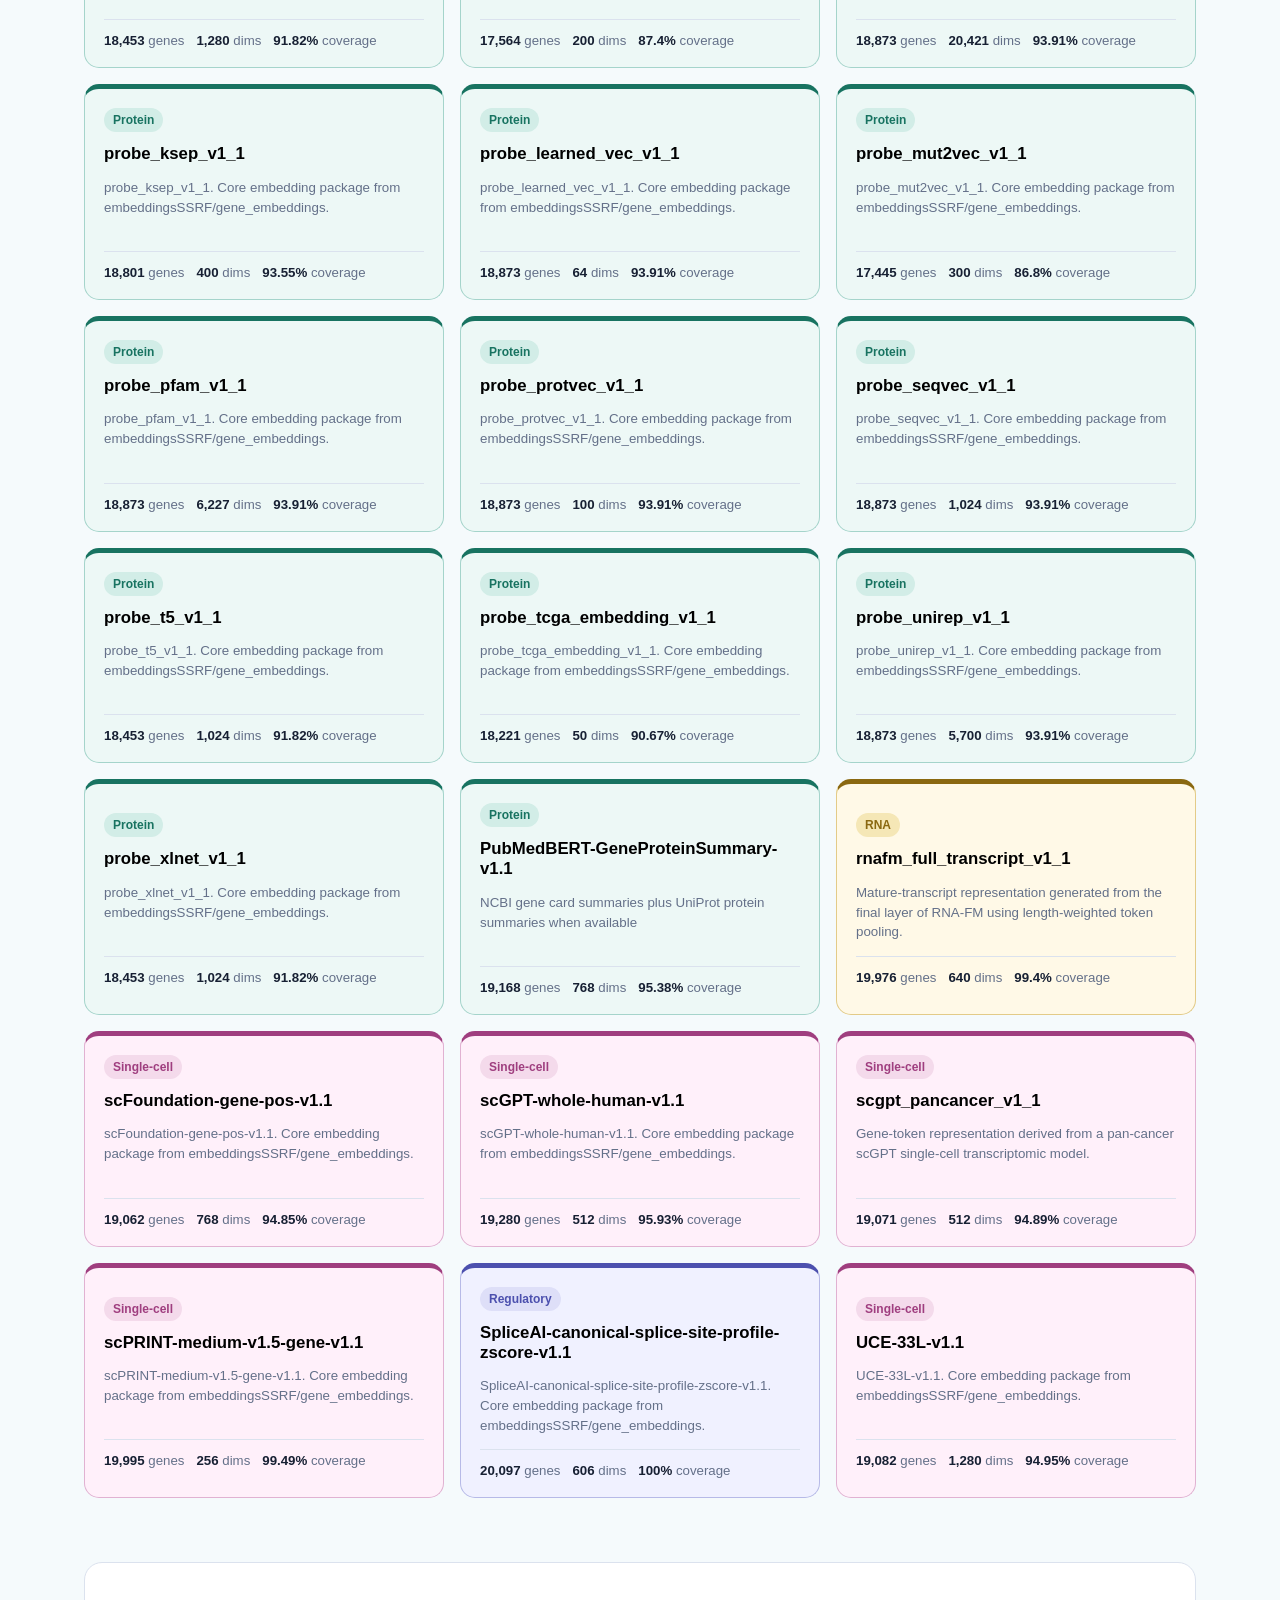
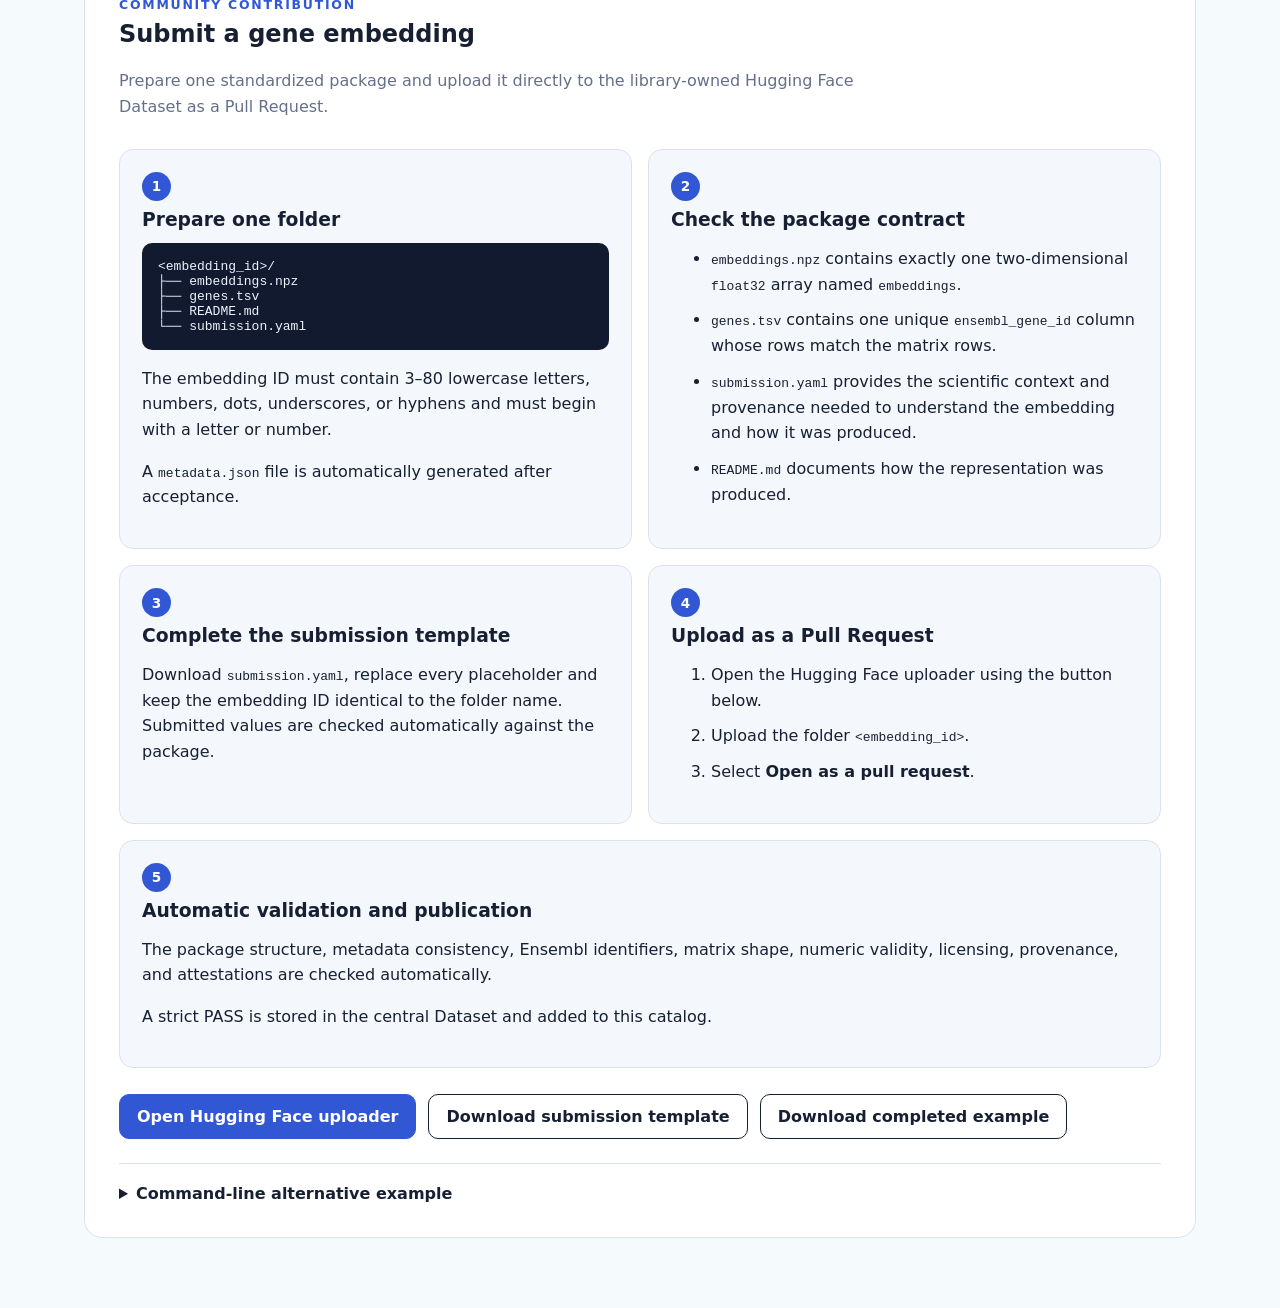
==== commit ef81cdc2: "Clarify command-line upload instructions" ====
--- a/space/index.html
+++ b/space/index.html
@@ -266,15 +266,21 @@
       </div>
 
       <details class="cli-alternative">
-        <summary>Command-line alternative</summary>
+        <summary>Command-line alternative example</summary>
+
+        <p>
+          Before running this example, replace
+          <code>esm2_v1_1</code> with the name of your existing
+          local embedding folder in both path arguments.
+        </p>
 
         <pre><code>hf upload \
   embeddingsSSRF/gene_embeddings_staging \
-  ./&lt;embedding_id&gt; \
-  &lt;embedding_id&gt; \
+  ./esm2_v1_1 \
+  esm2_v1_1 \
   --repo-type dataset \
   --create-pr \
-  --commit-message "Submit &lt;embedding_id&gt;"</code></pre>
+  --commit-message "Submit gene embedding"</code></pre>
       </details>
     </section>
   </main>
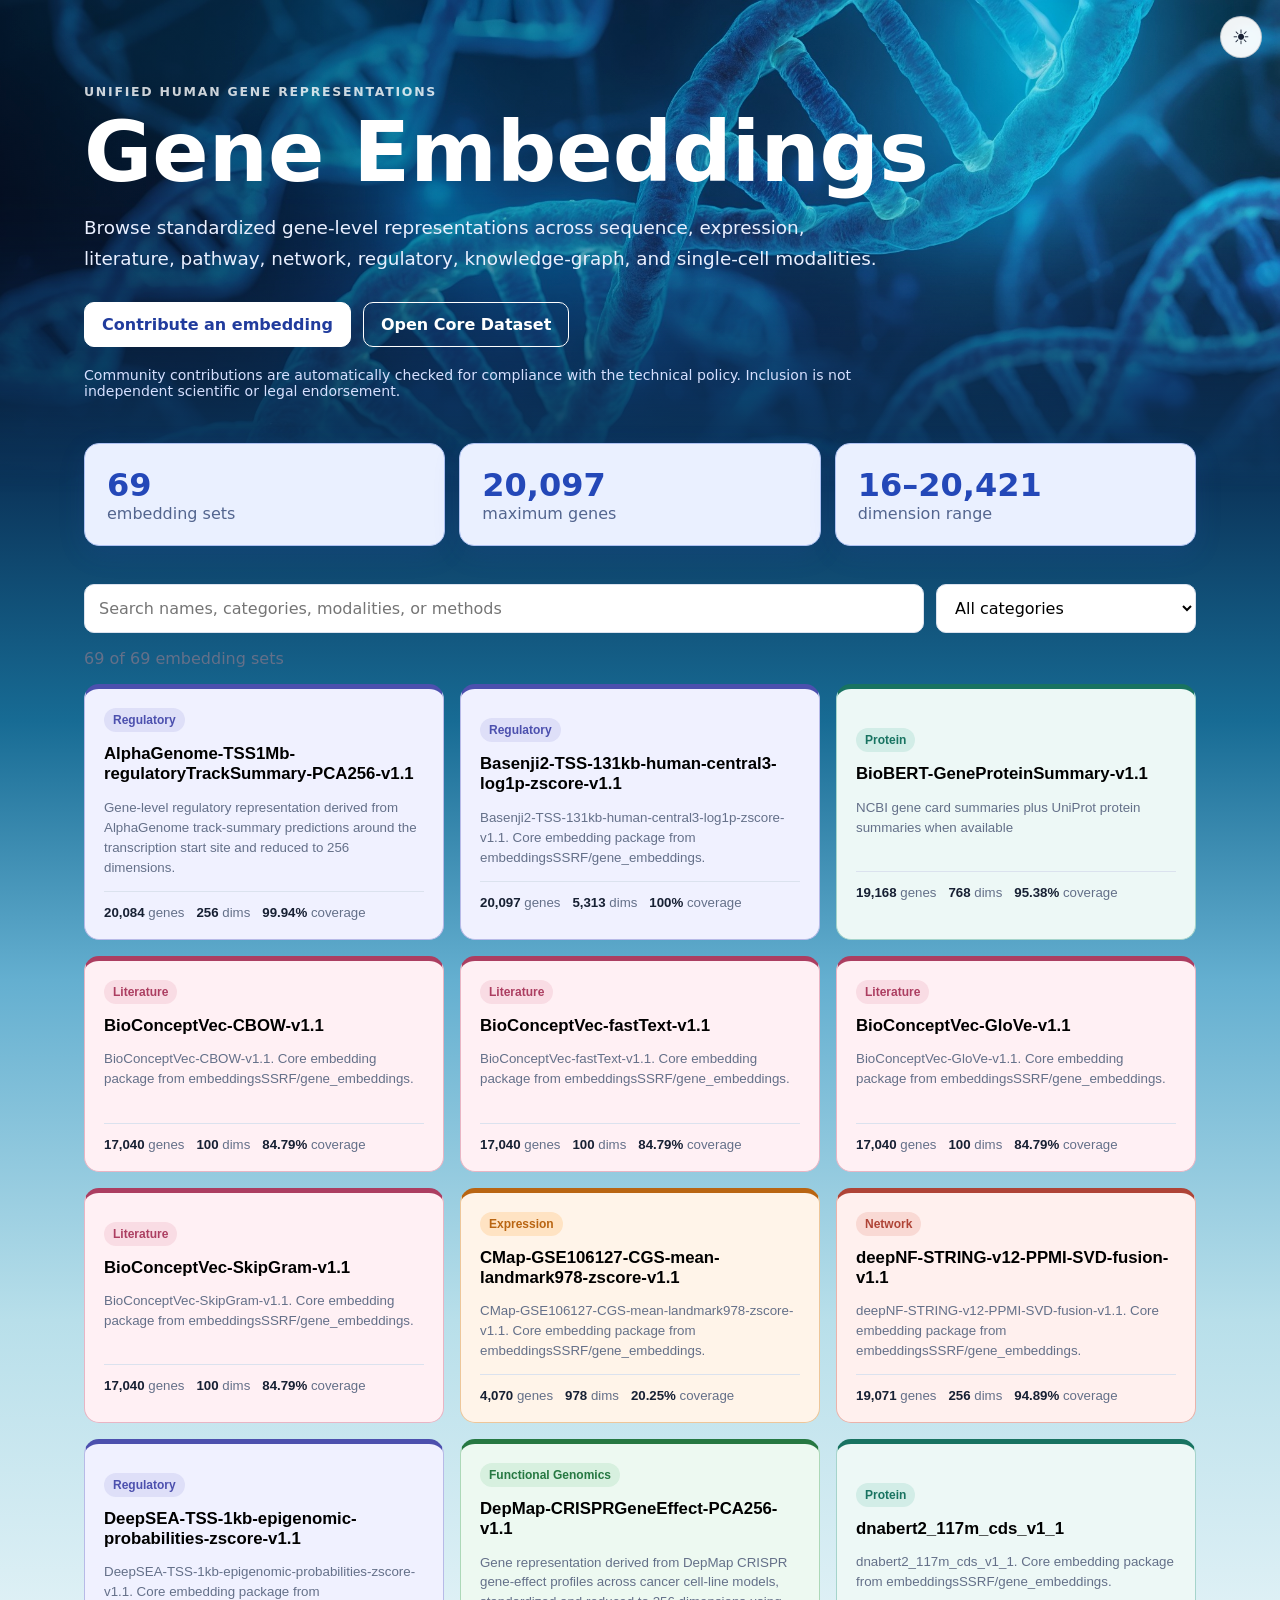
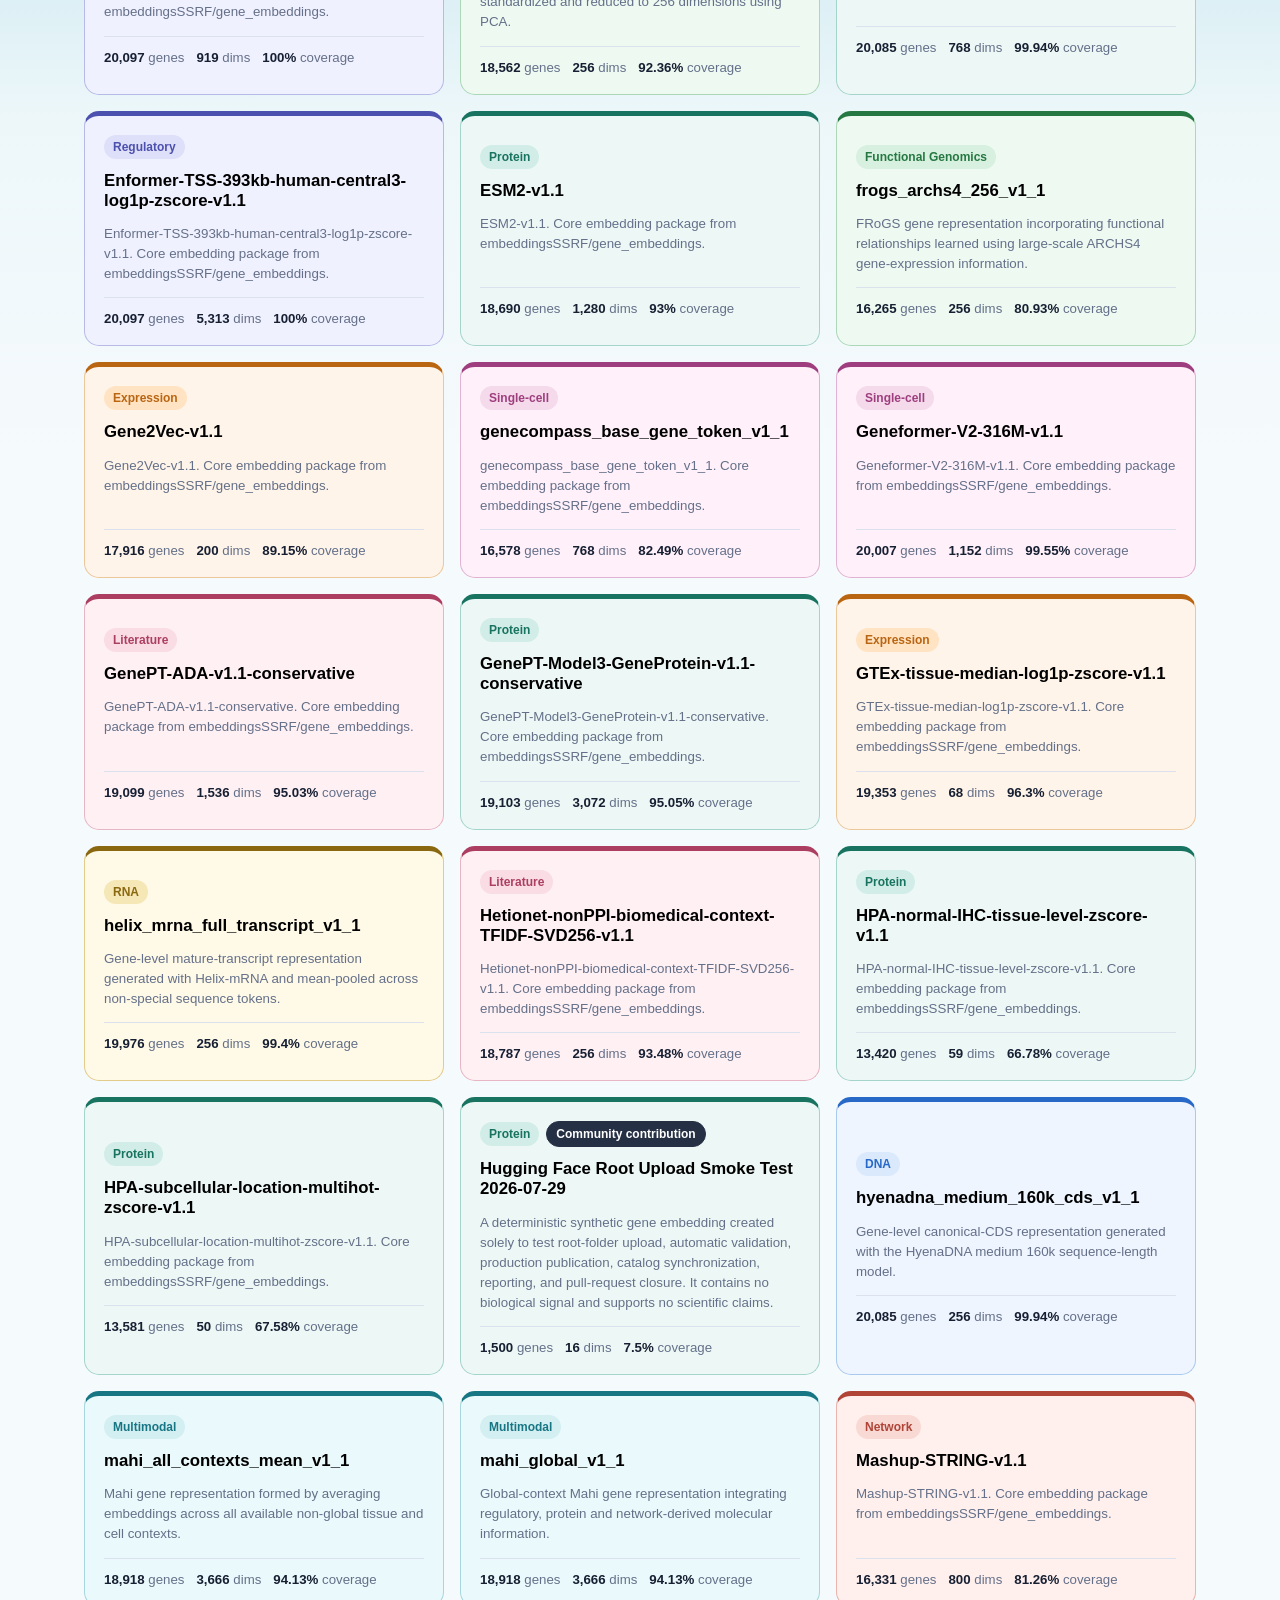
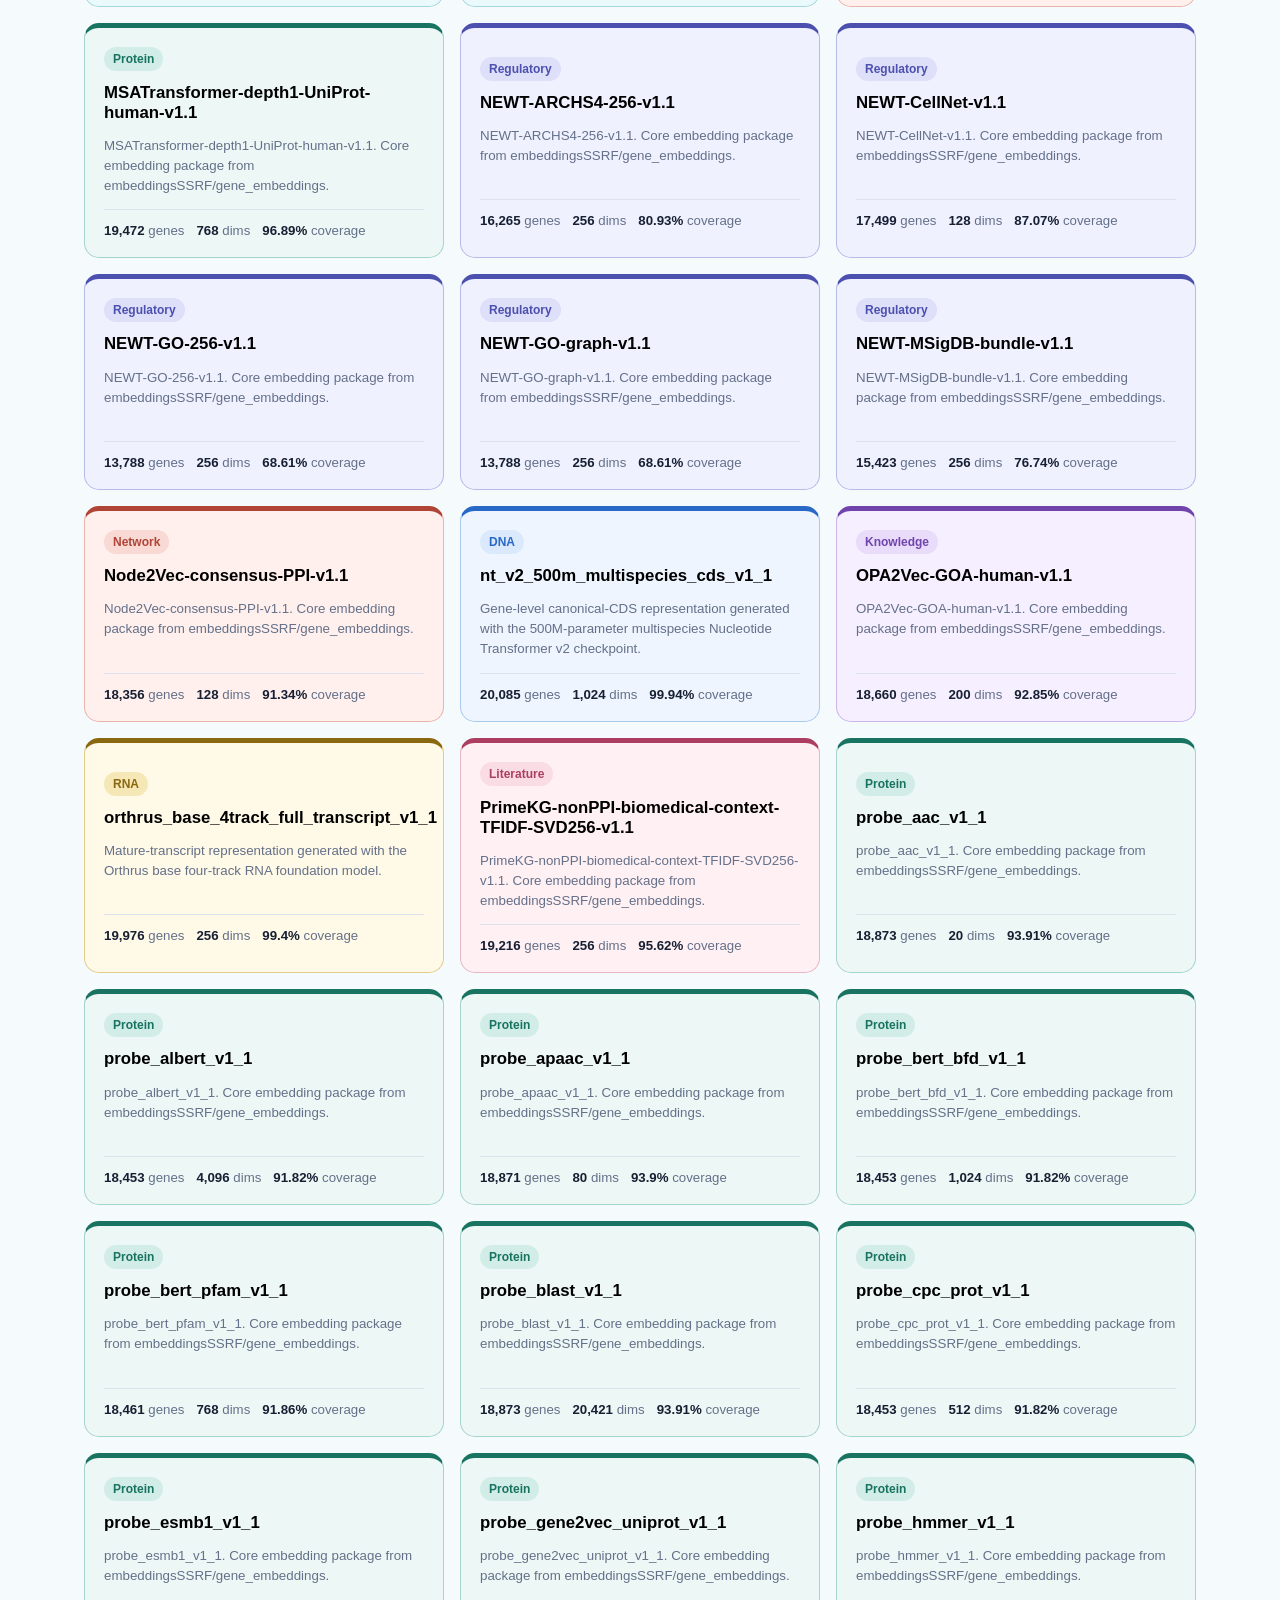
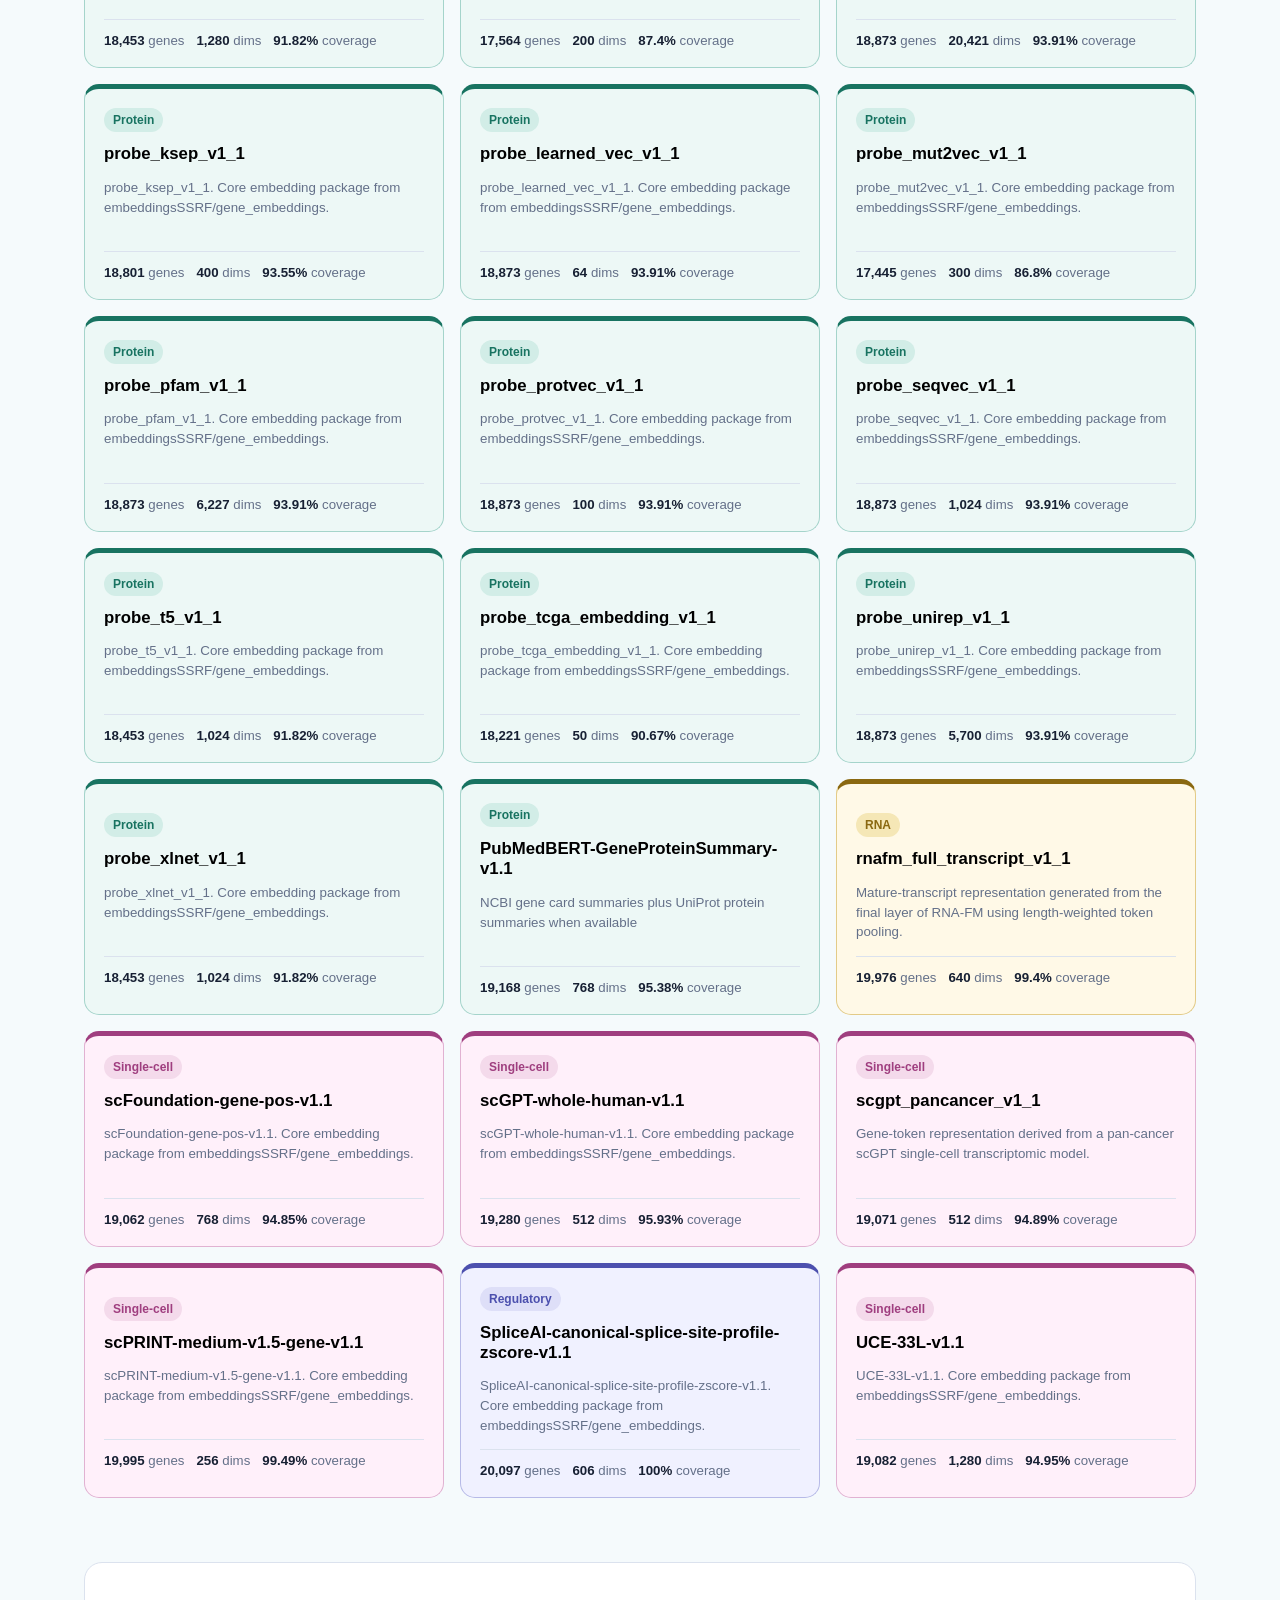
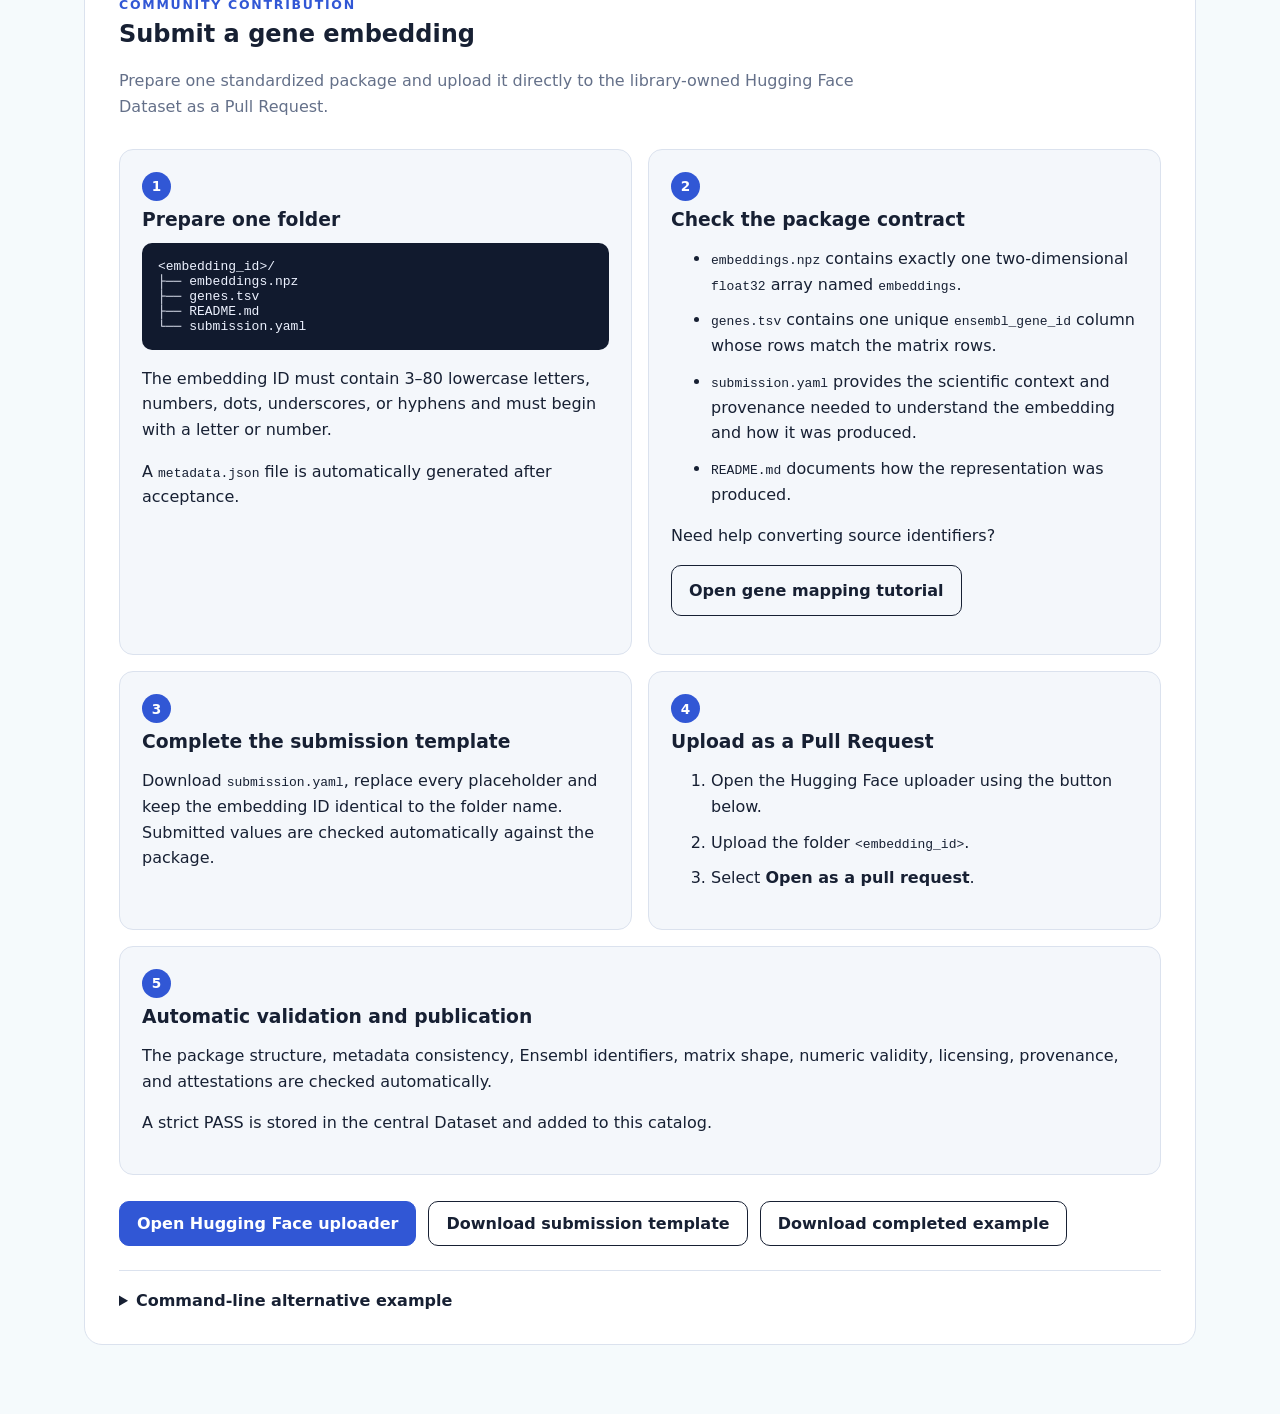
==== commit a51d2f5a: "Add gene mapping tutorial" ====
--- a/space/index.html
+++ b/space/index.html
@@ -187,6 +187,19 @@
               was produced.
             </li>
           </ul>
+
+            <p>
+              Need help converting source identifiers?
+            </p>
+
+            <p>
+              <a
+                class="button"
+                href="gene-mapping-tutorial.html"
+              >
+                Open gene mapping tutorial
+              </a>
+            </p>
         </article>
 
                 <article class="instruction-card">
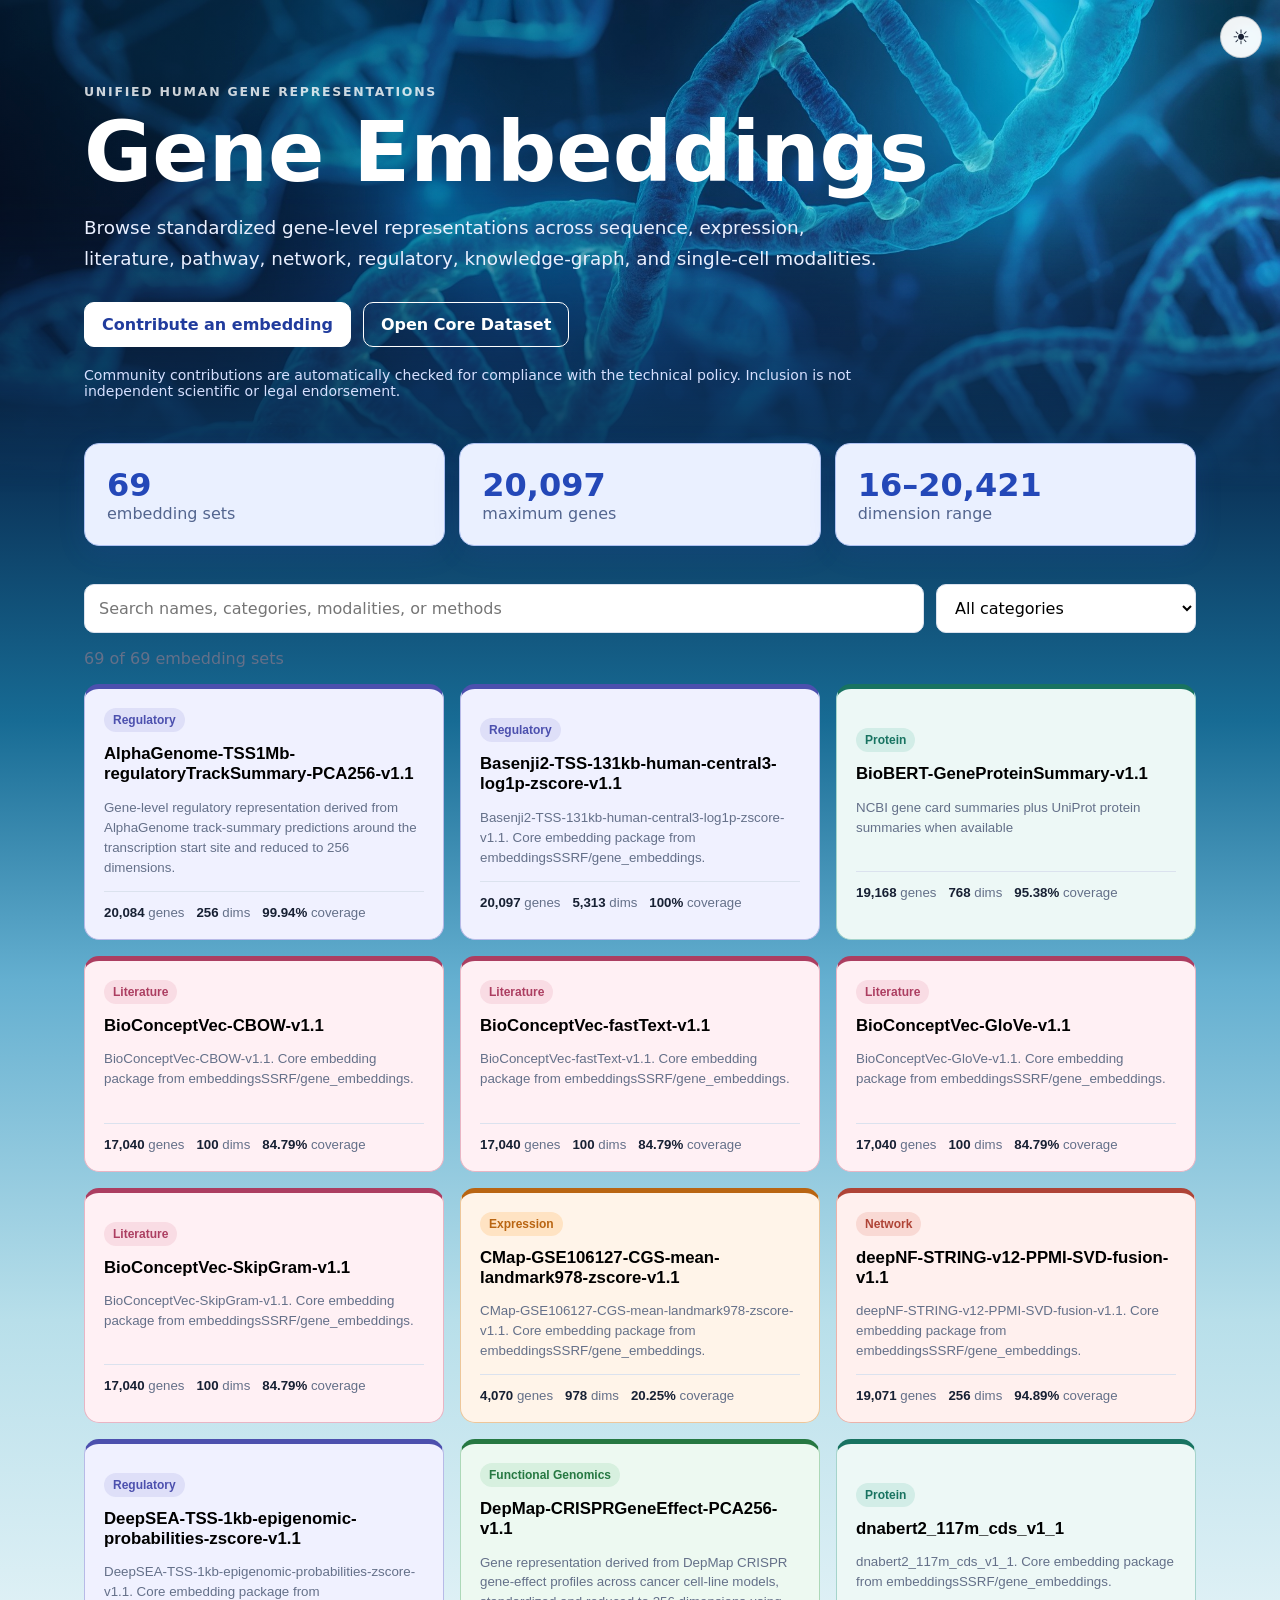
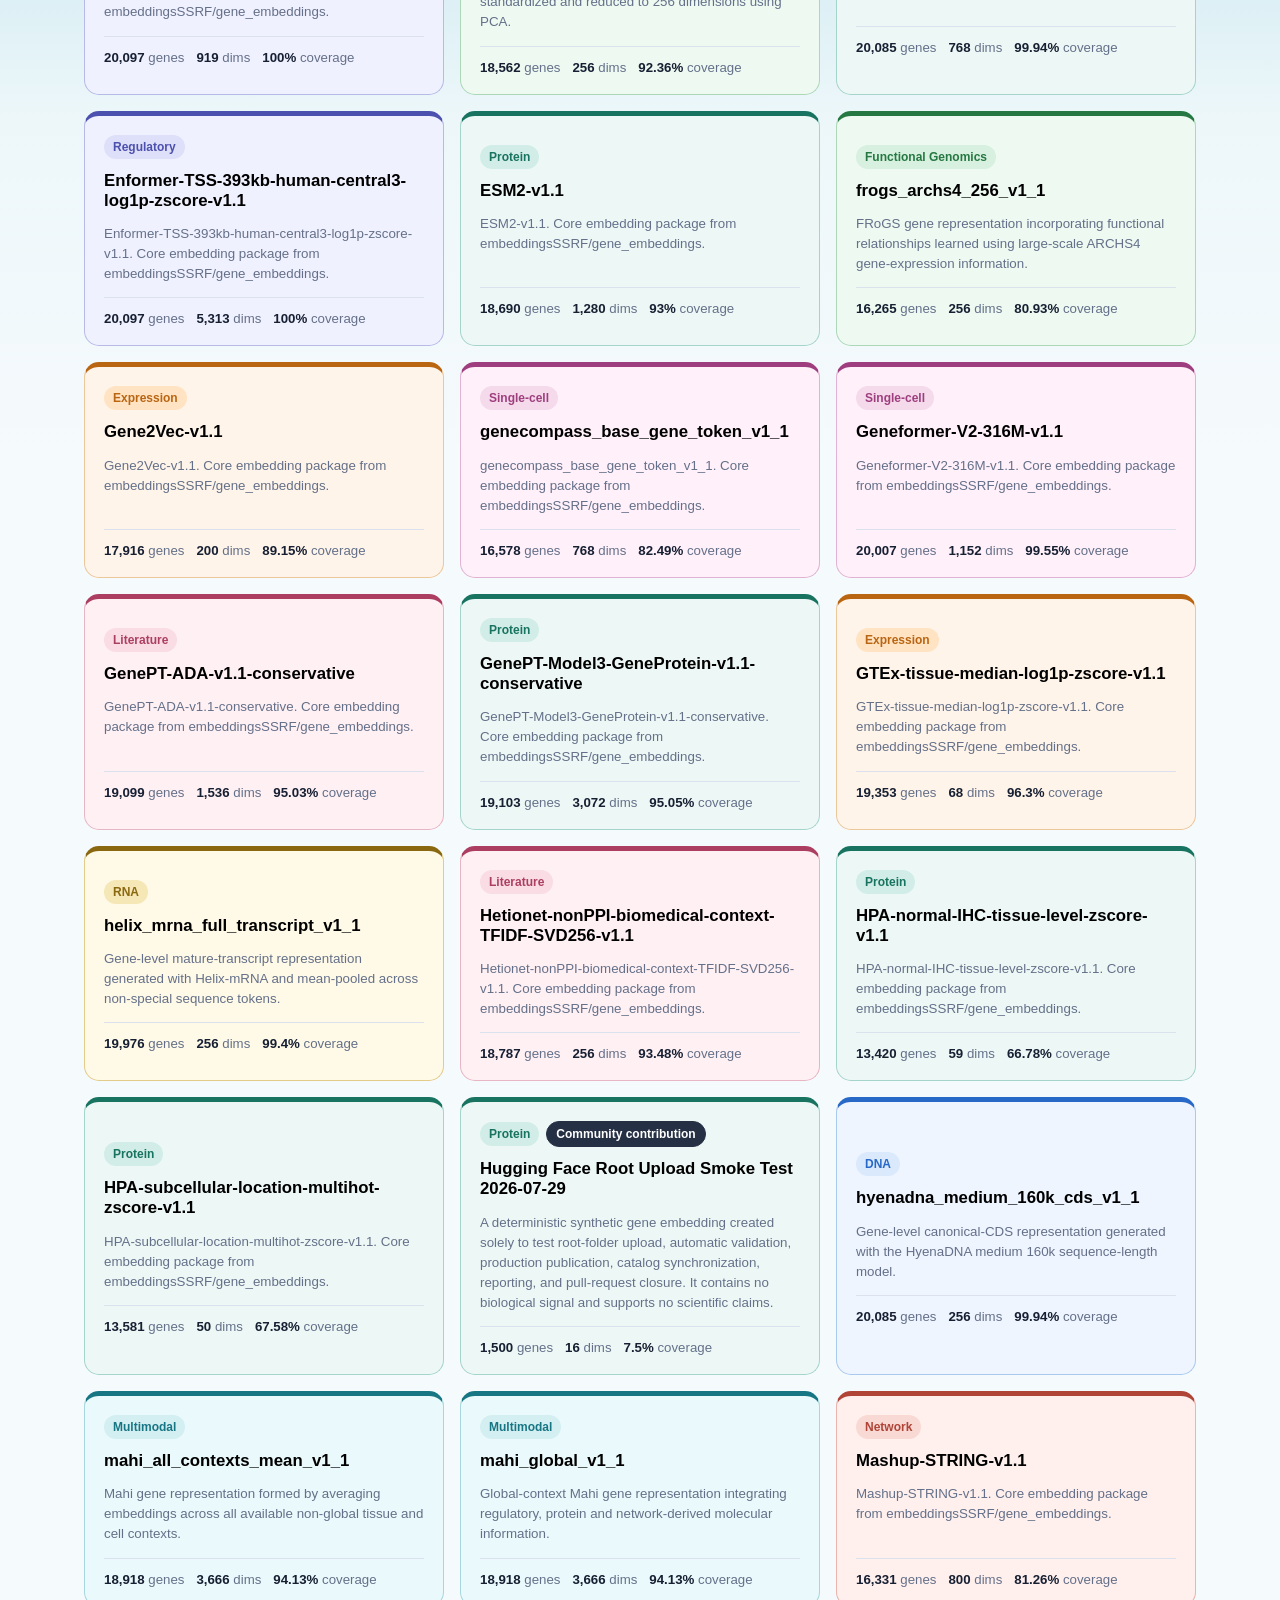
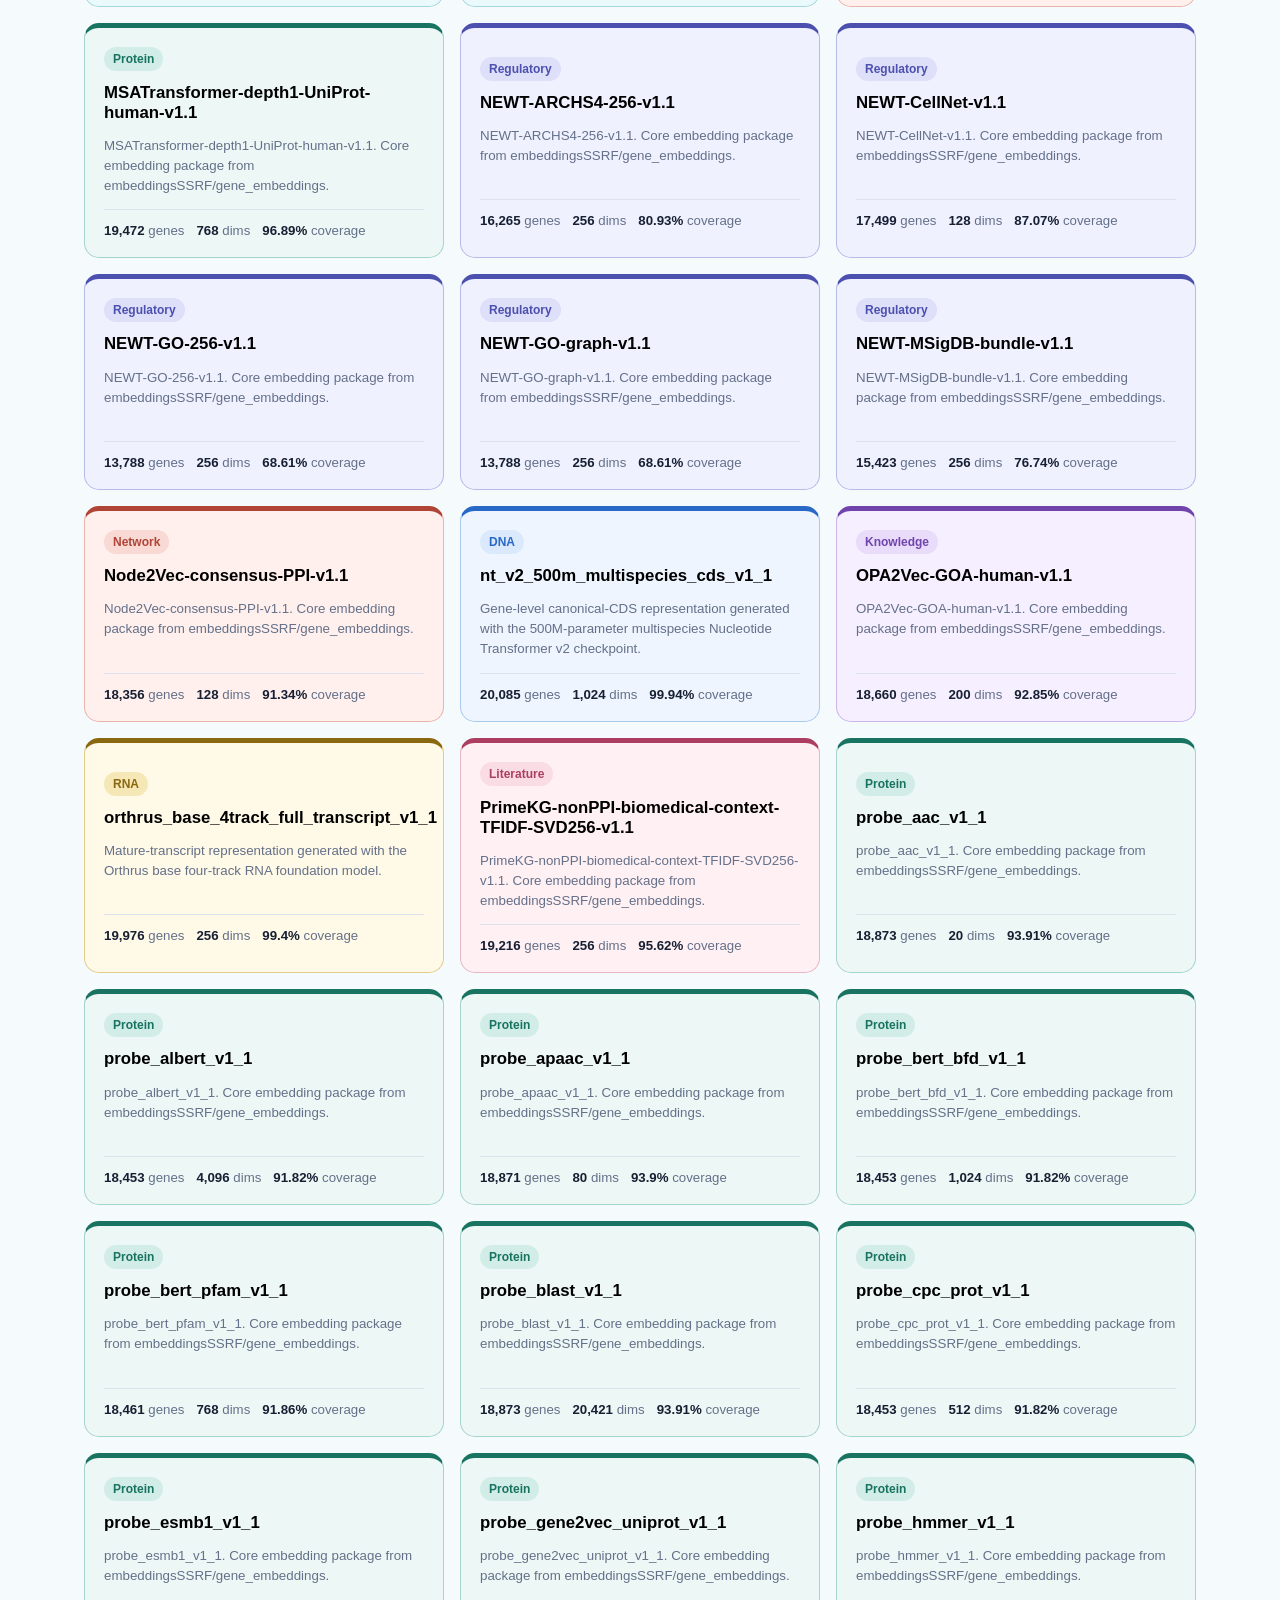
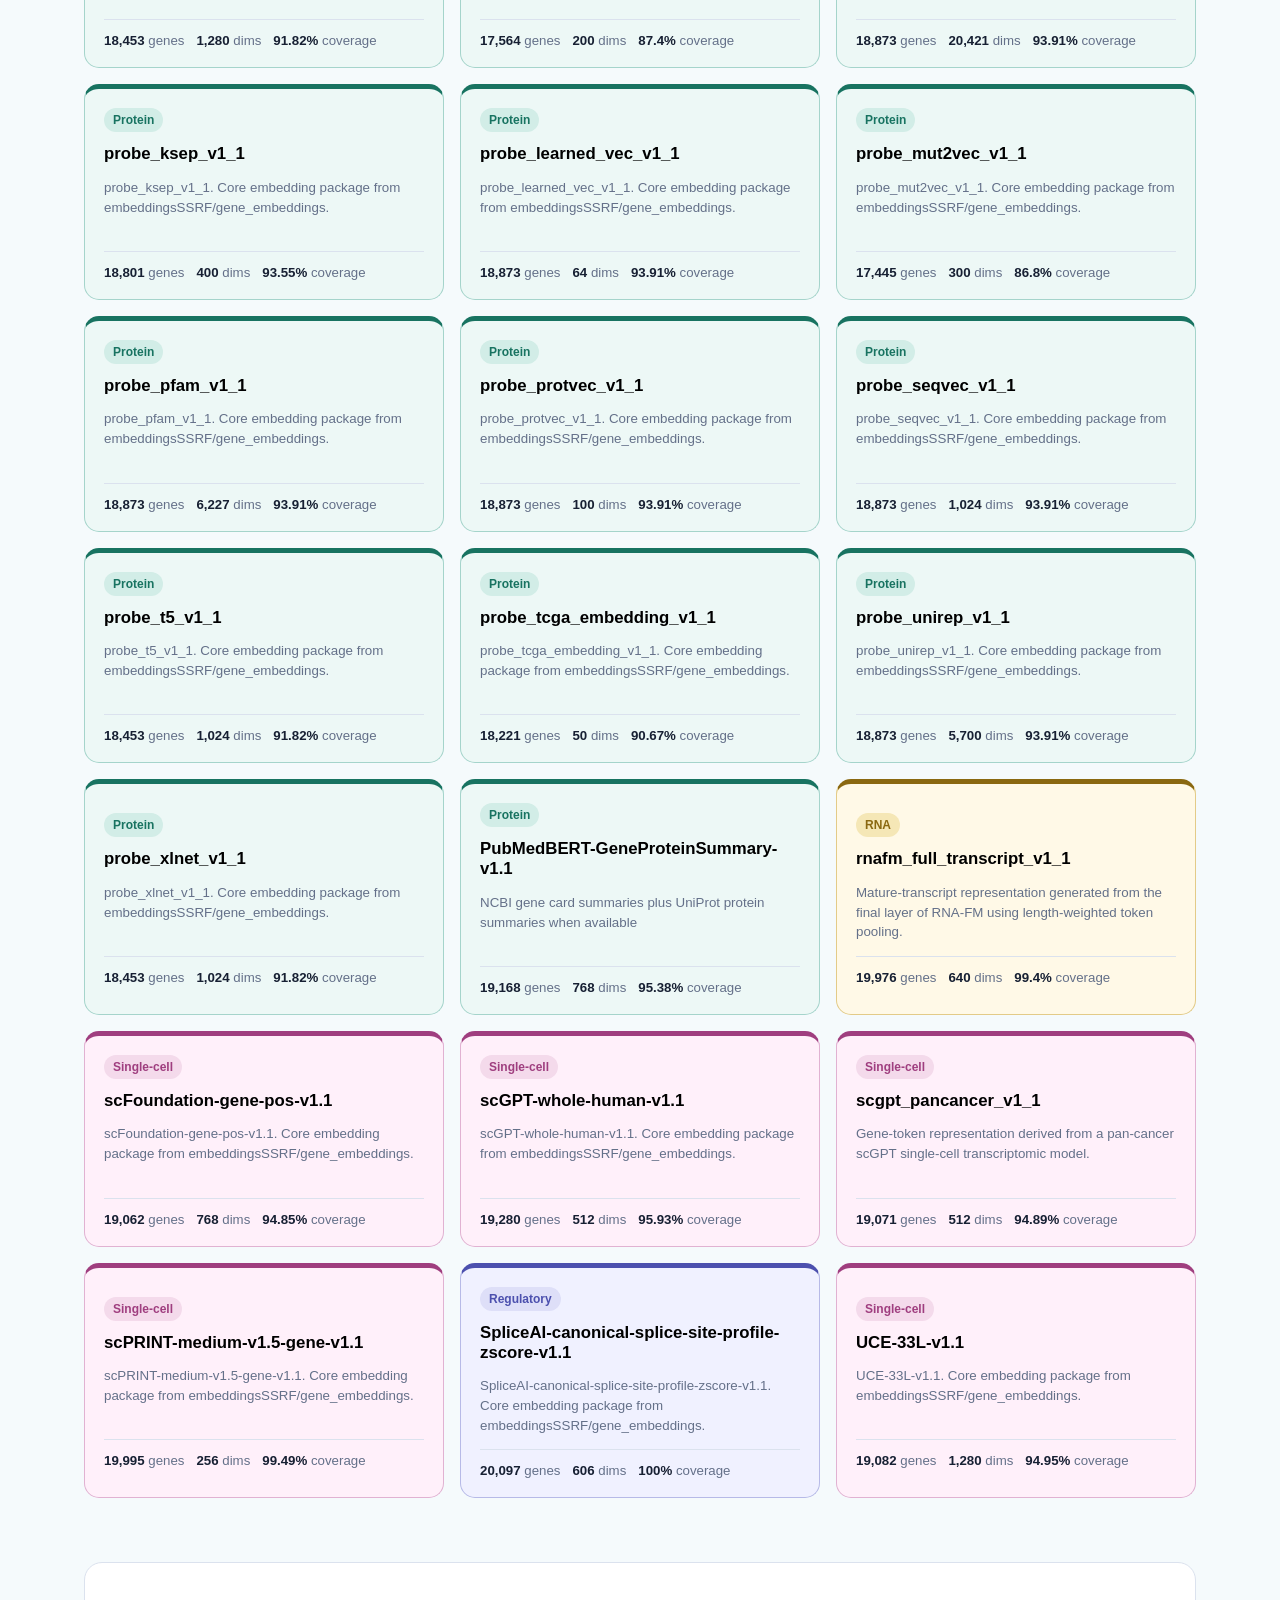
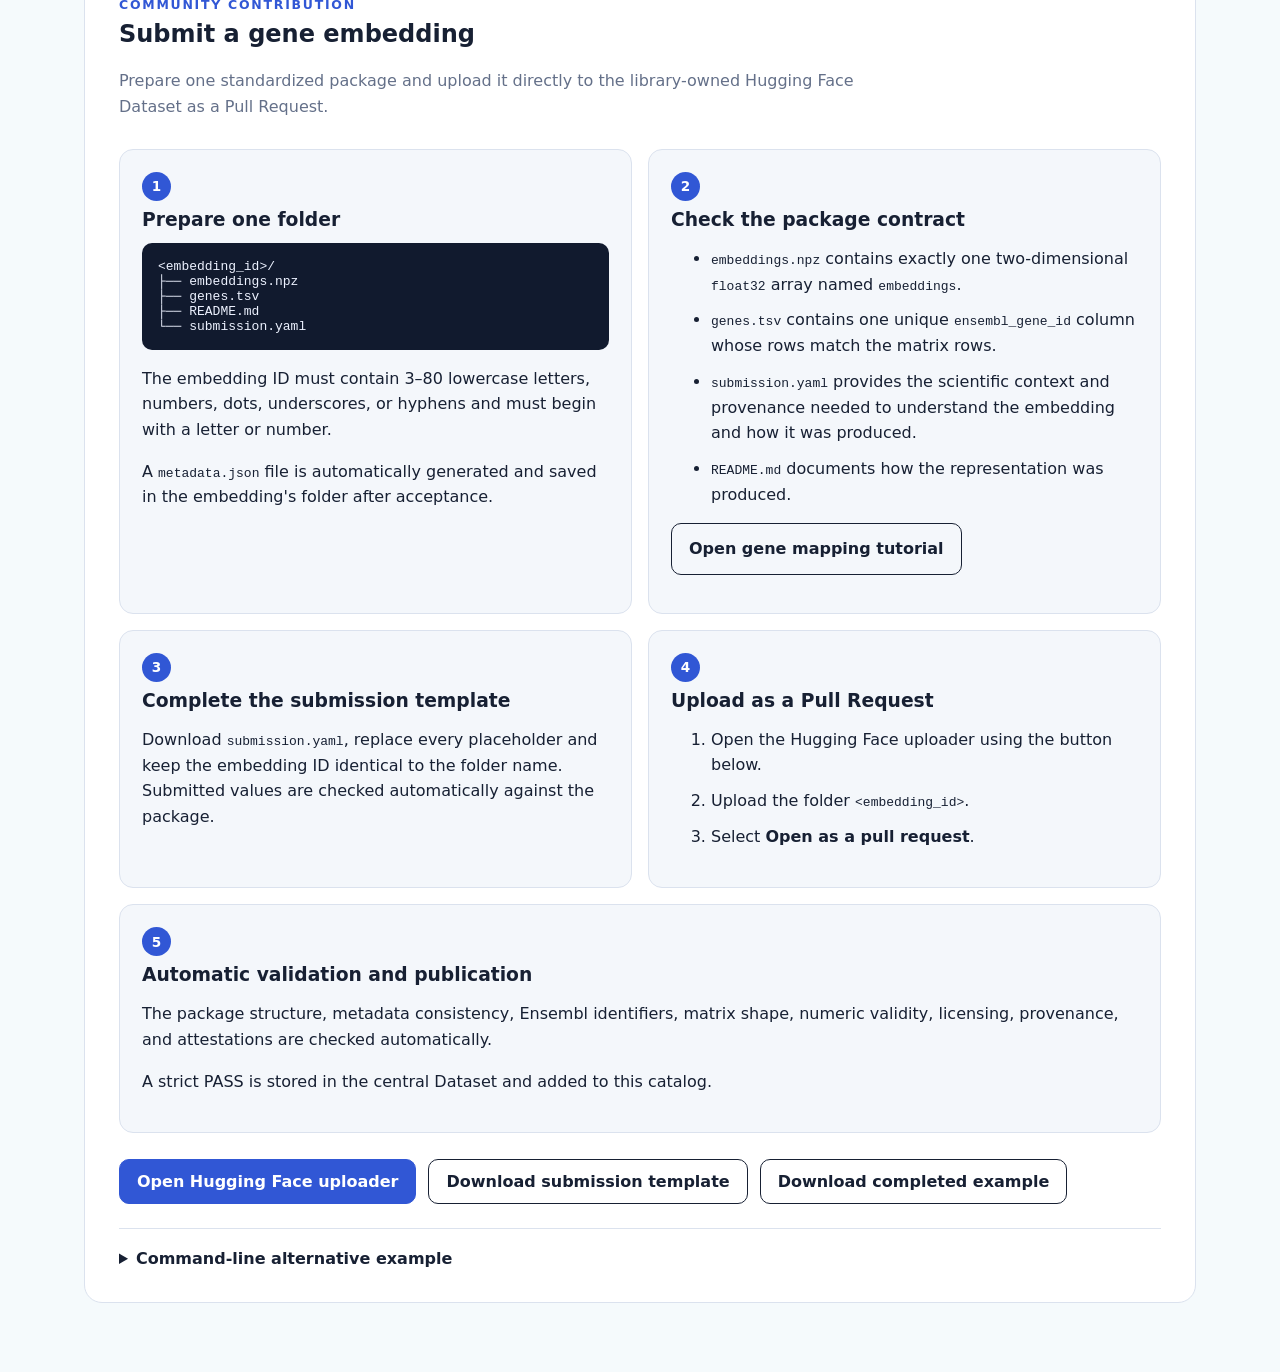
==== commit b6157e13: "Refine gene mapping tutorial" ====
--- a/space/index.html
+++ b/space/index.html
@@ -153,7 +153,8 @@
           </p>
             <p>
               A <code>metadata.json</code> file is automatically
-              generated after acceptance.
+              generated and saved in the embedding's folder after
+              acceptance.
             </p>
 
         </article>
@@ -188,9 +189,6 @@
             </li>
           </ul>
 
-            <p>
-              Need help converting source identifiers?
-            </p>
 
             <p>
               <a
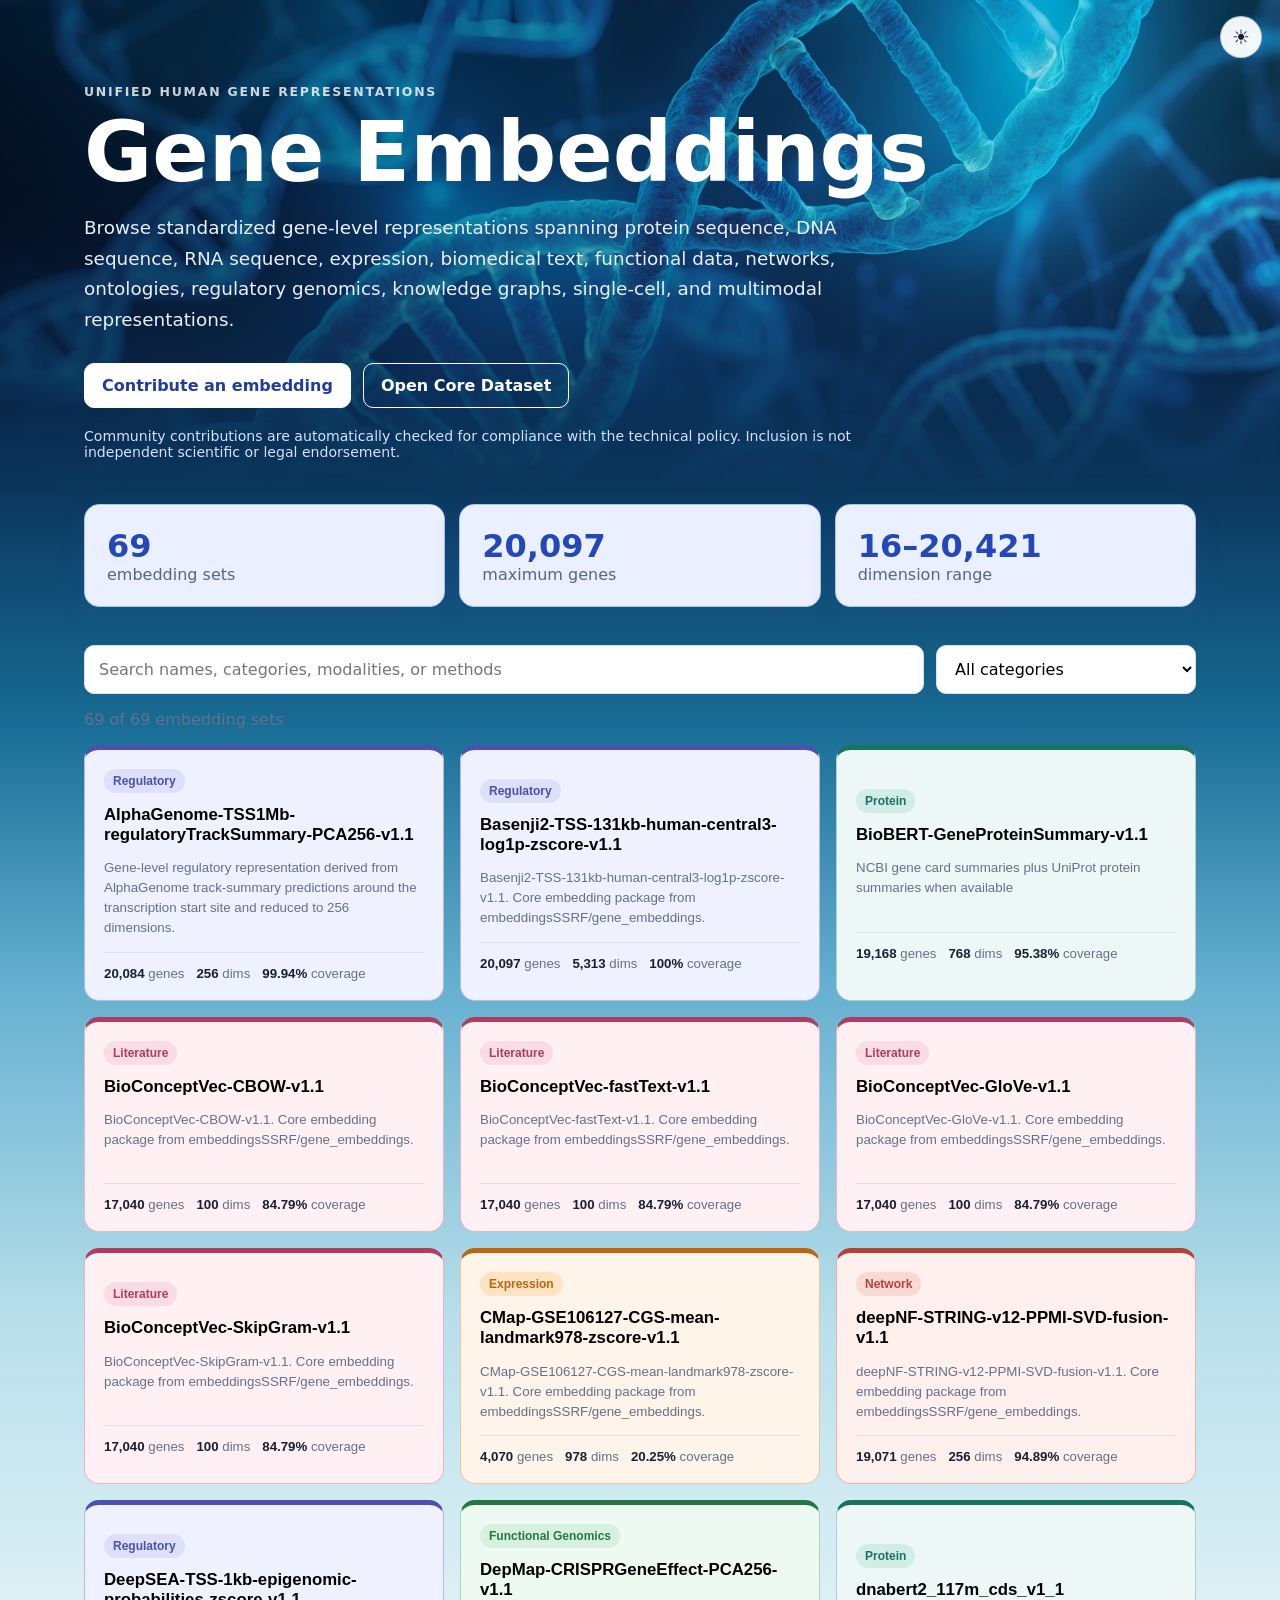
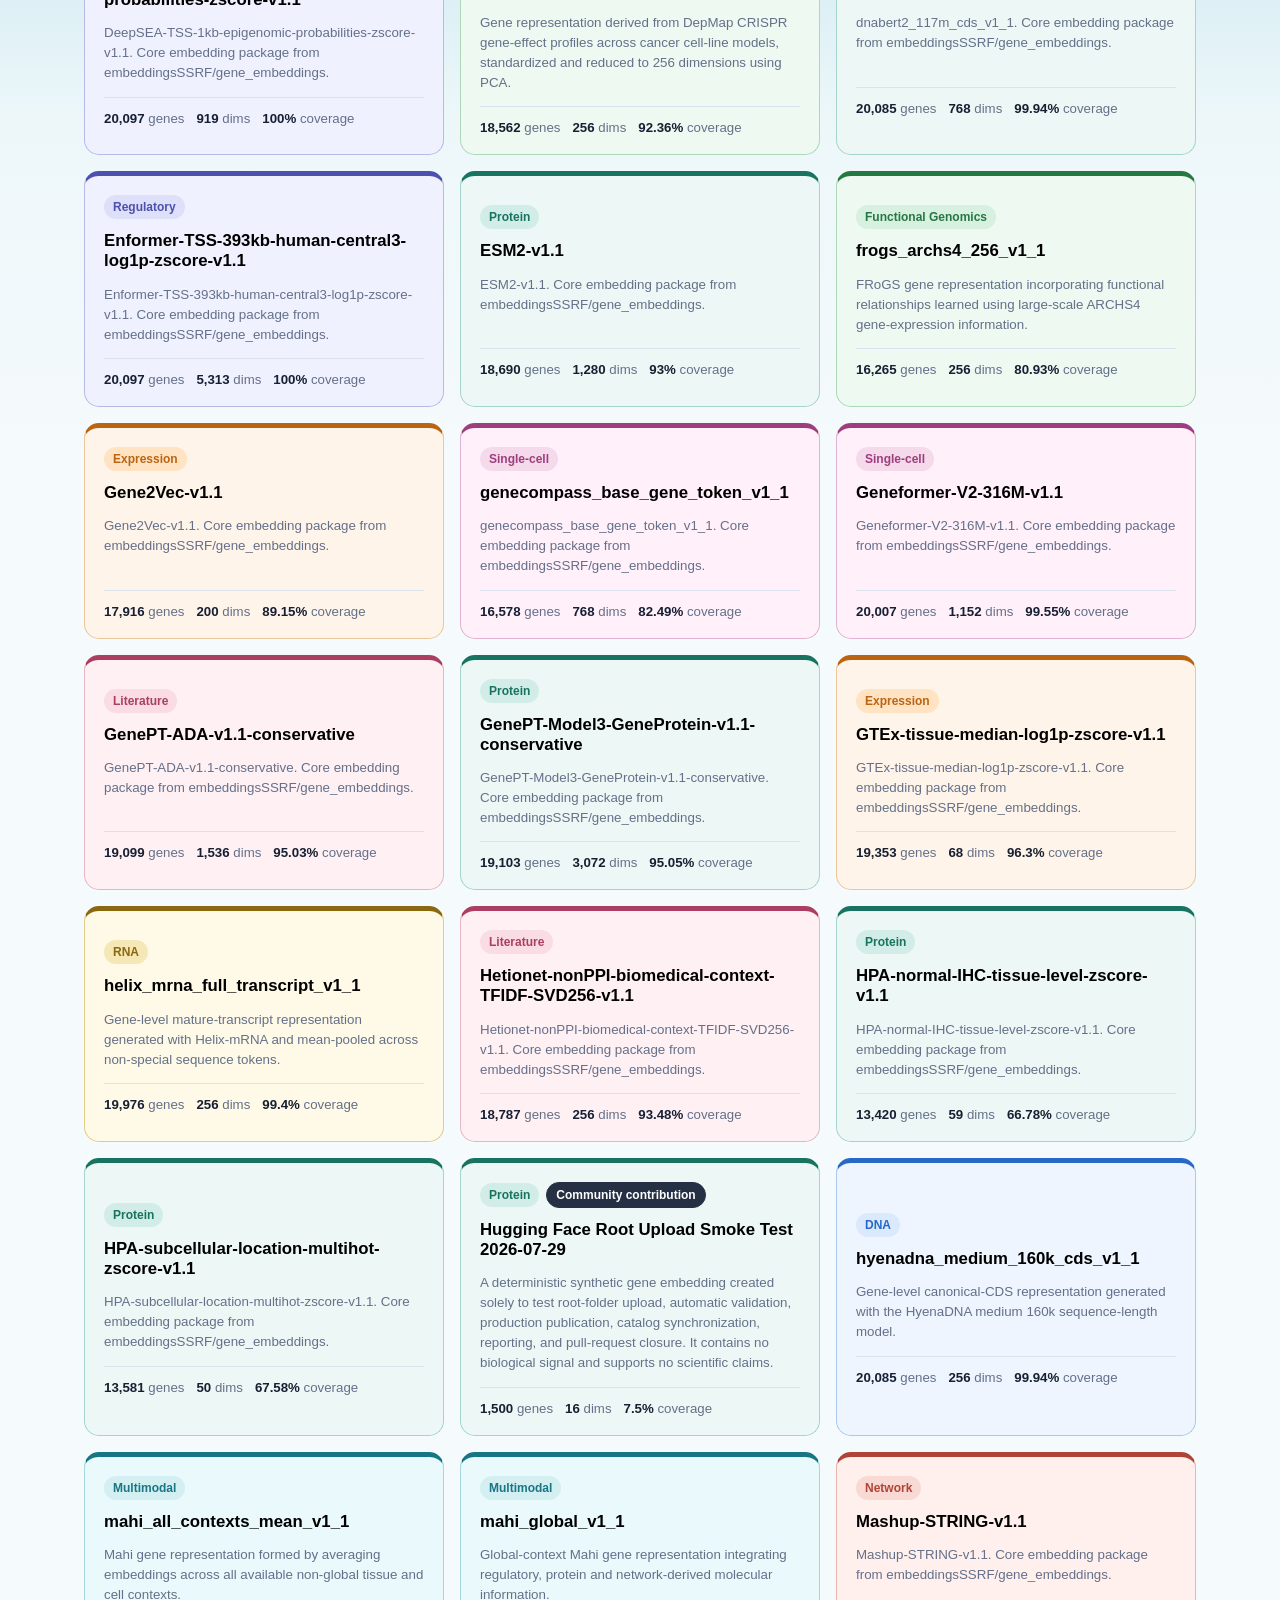
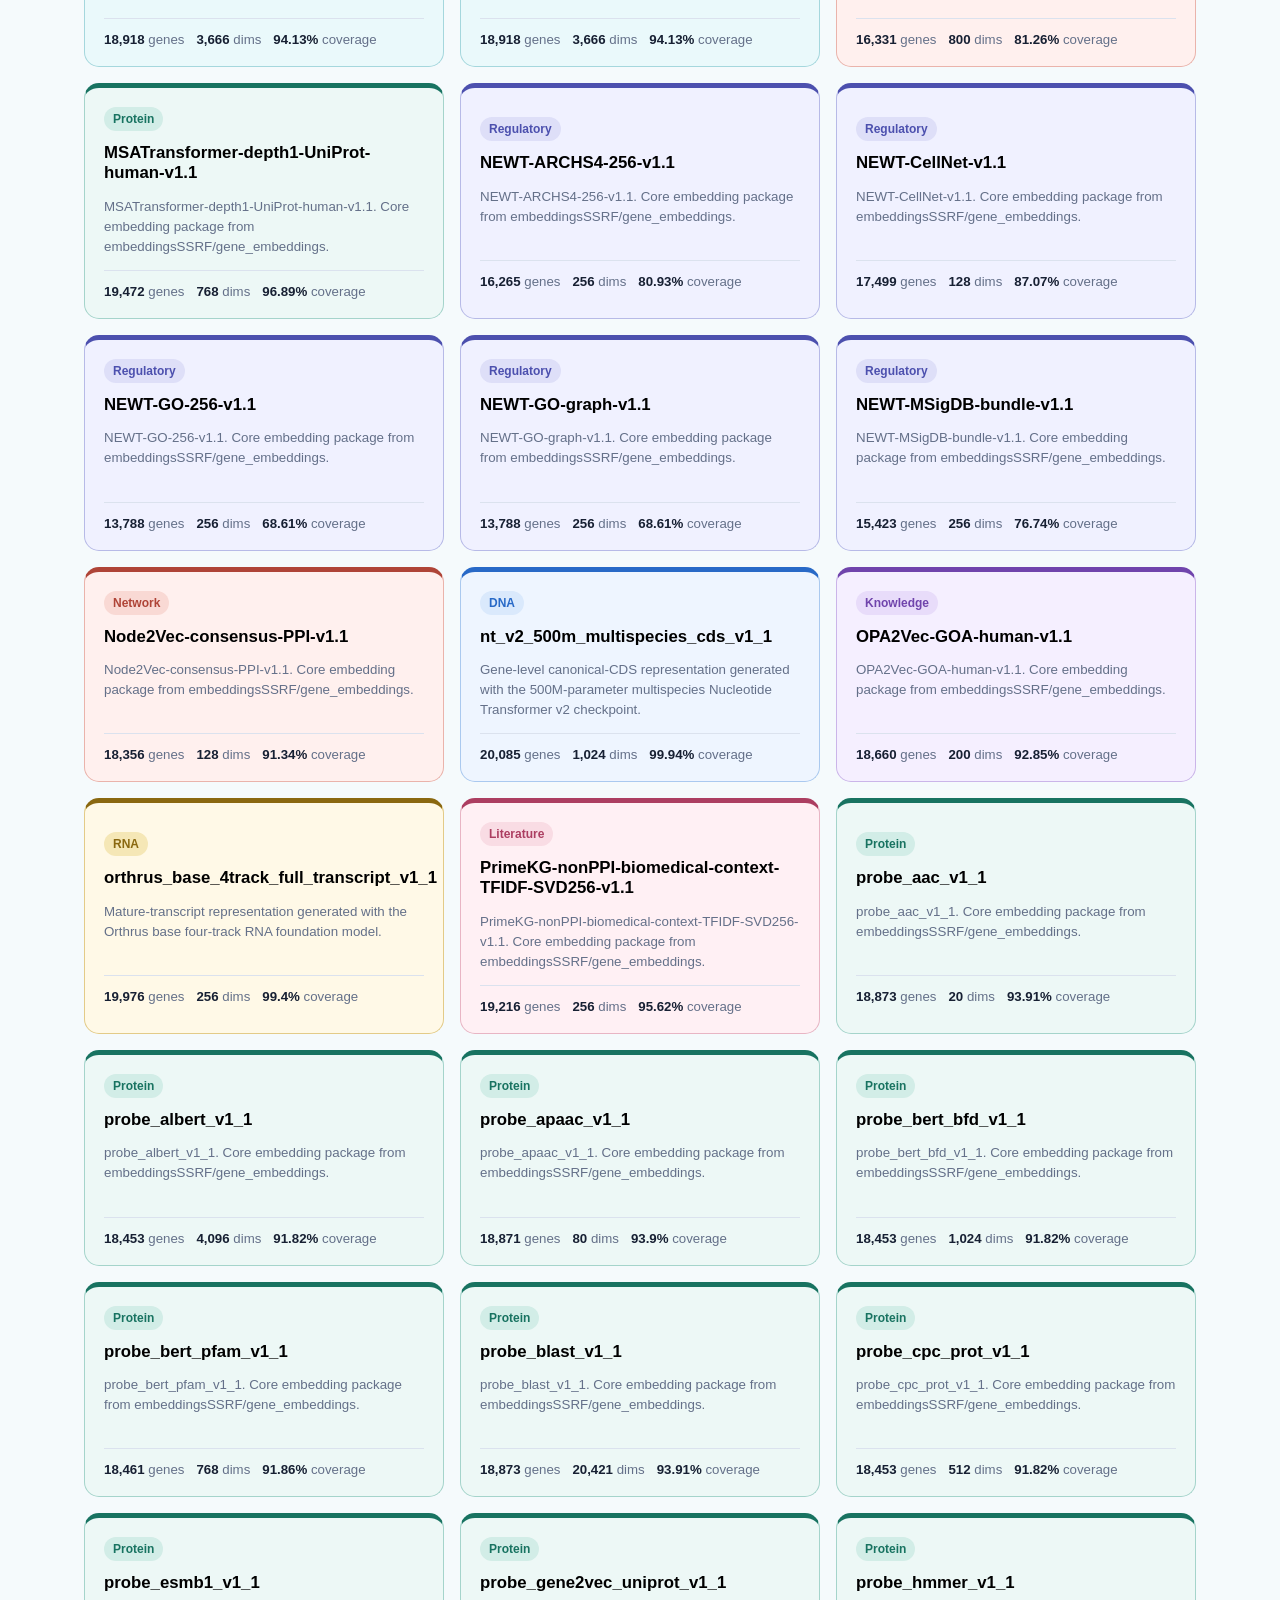
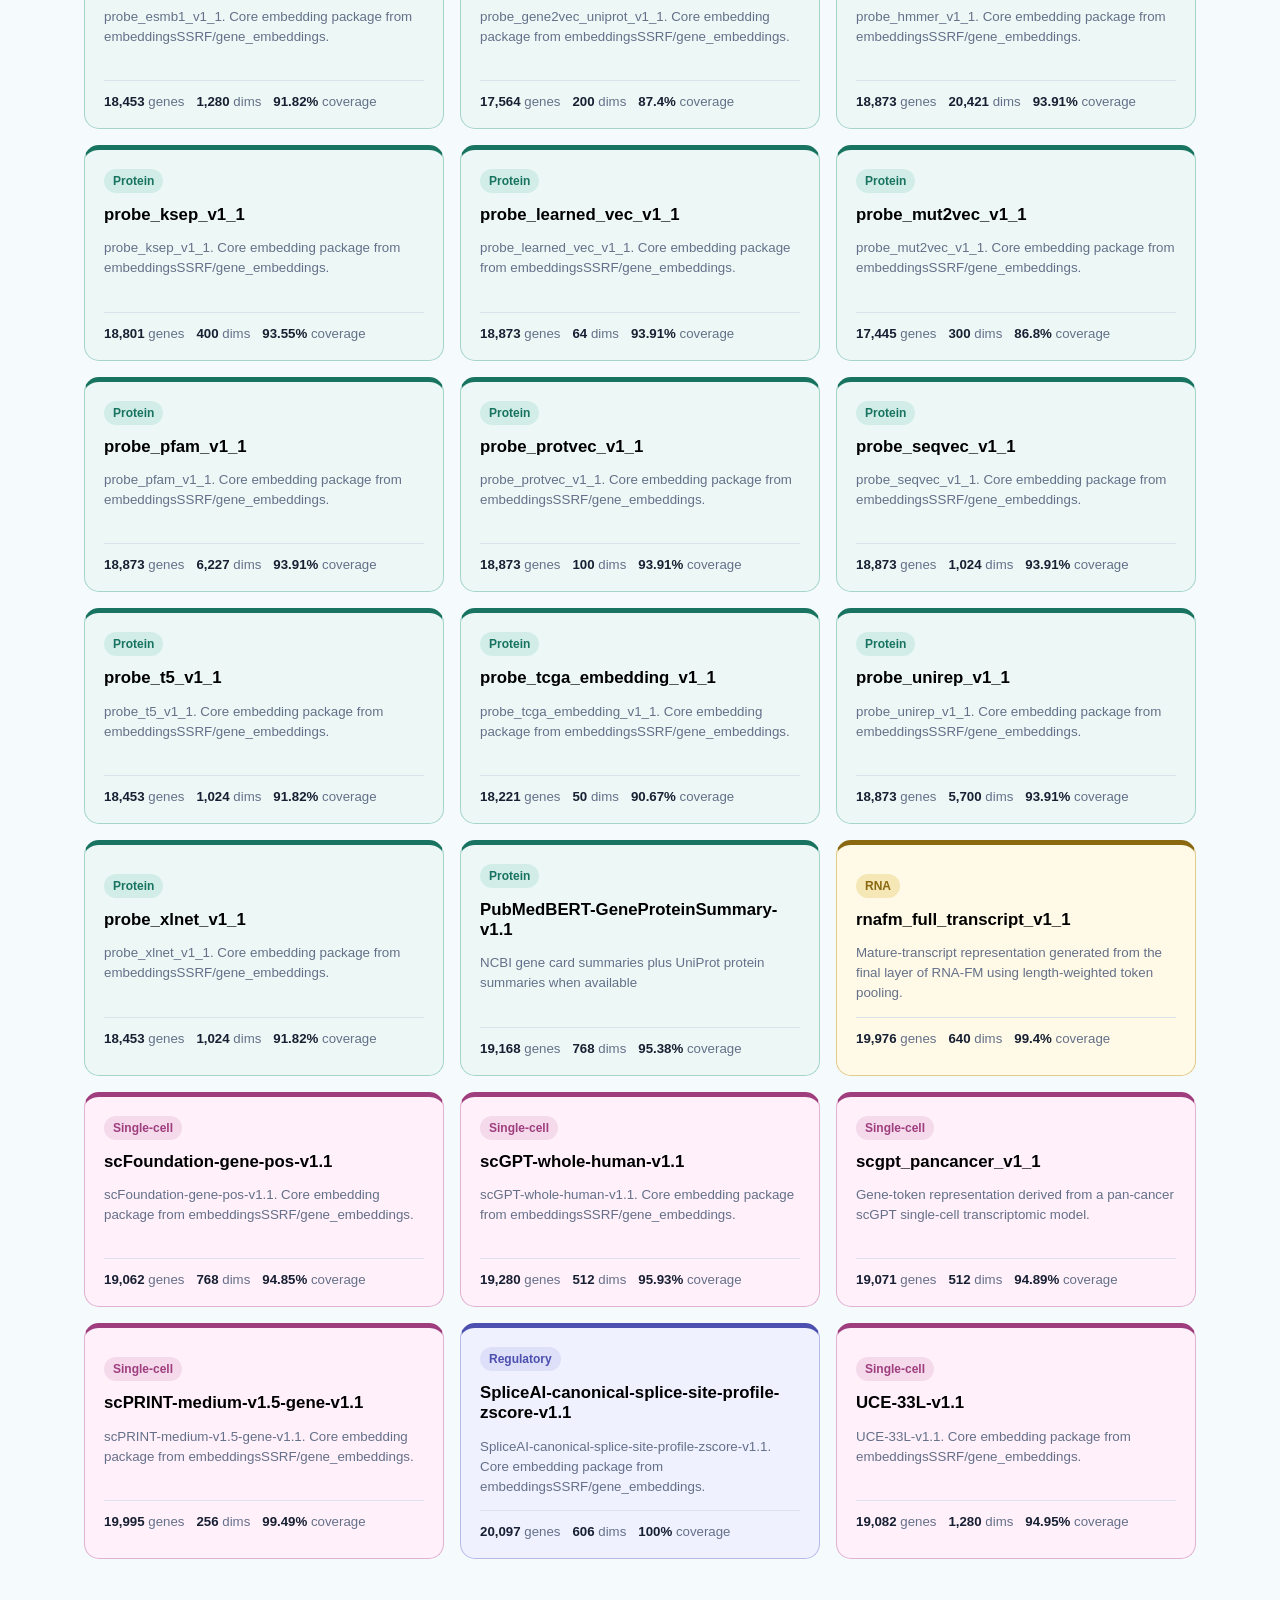
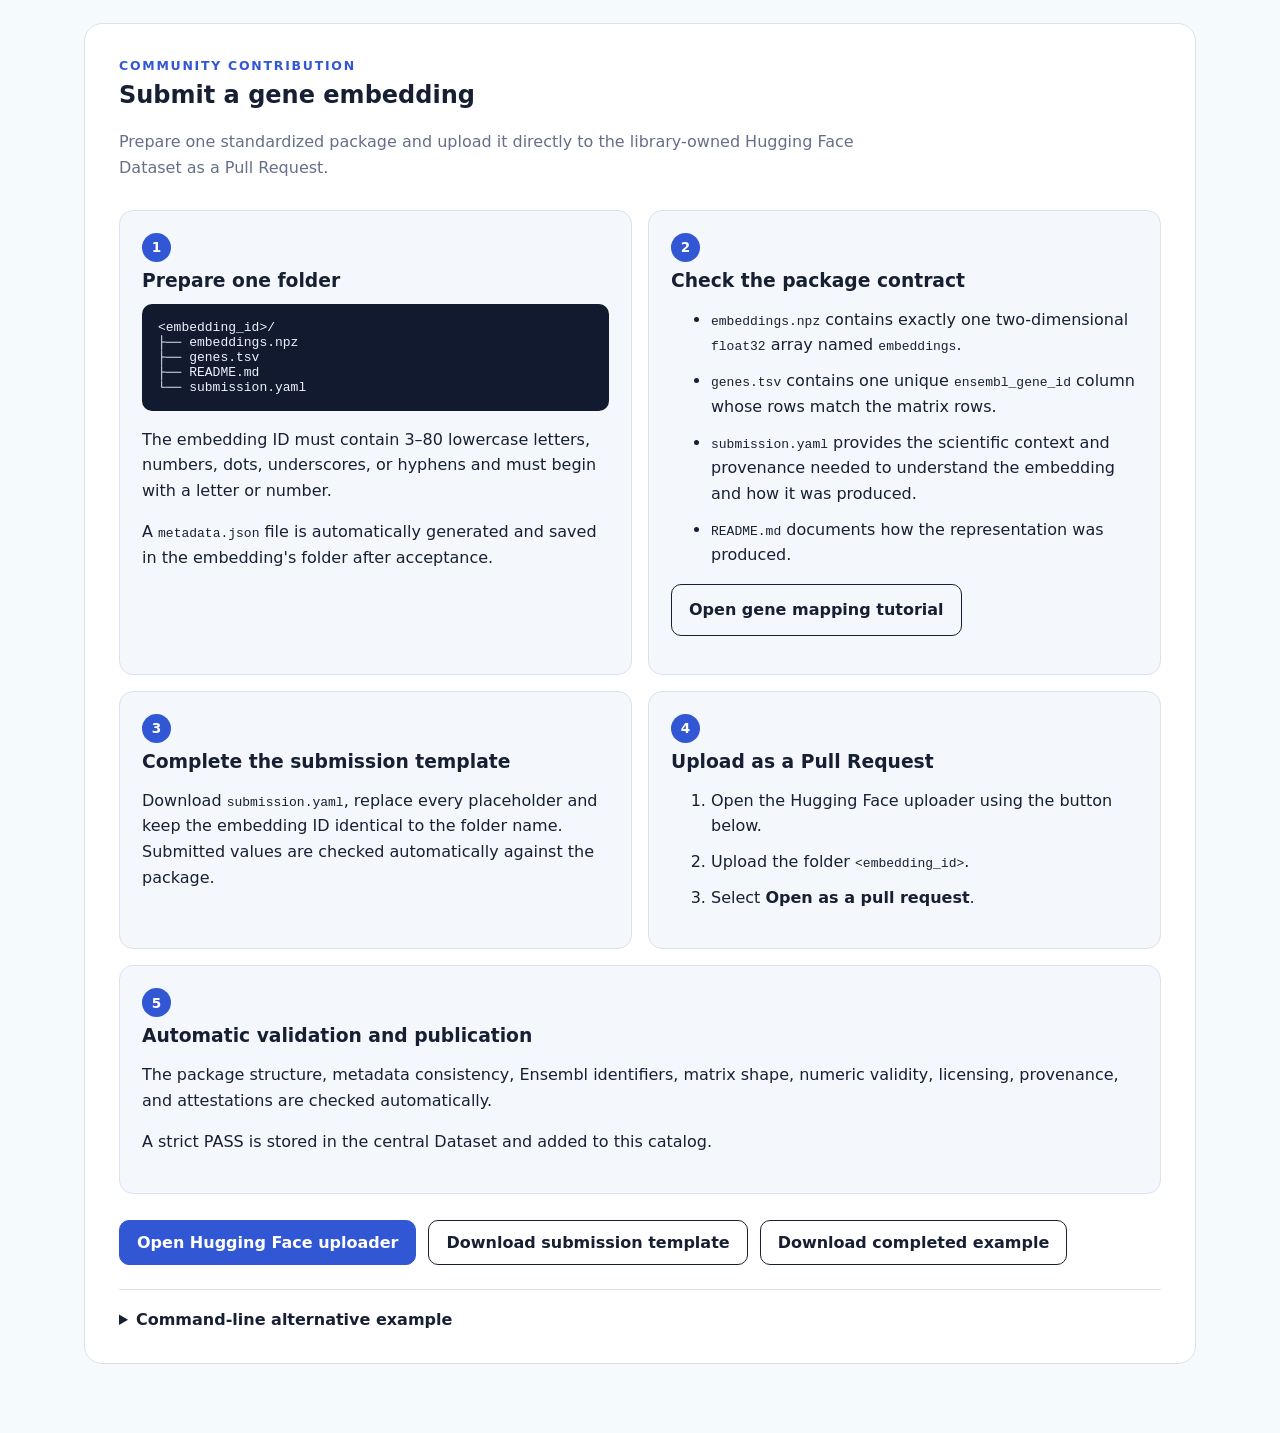
==== commit fe5be44f: "Update Space modality description" ====
--- a/space/index.html
+++ b/space/index.html
@@ -38,11 +38,12 @@
       <h1>Gene Embeddings</h1>
 
       <p class="lead">
-        Browse standardized gene-level representations across
-        sequence, expression, literature, pathway, network,
-        regulatory, knowledge-graph, and single-cell modalities.
-      </p>
-
+          Browse standardized gene-level representations spanning
+          protein sequence, DNA sequence, RNA sequence, expression,
+          biomedical text, functional data, networks, ontologies,
+          regulatory genomics, knowledge graphs, single-cell, and
+          multimodal representations.
+      </p>
       <div class="actions">
         <a
           class="button primary"
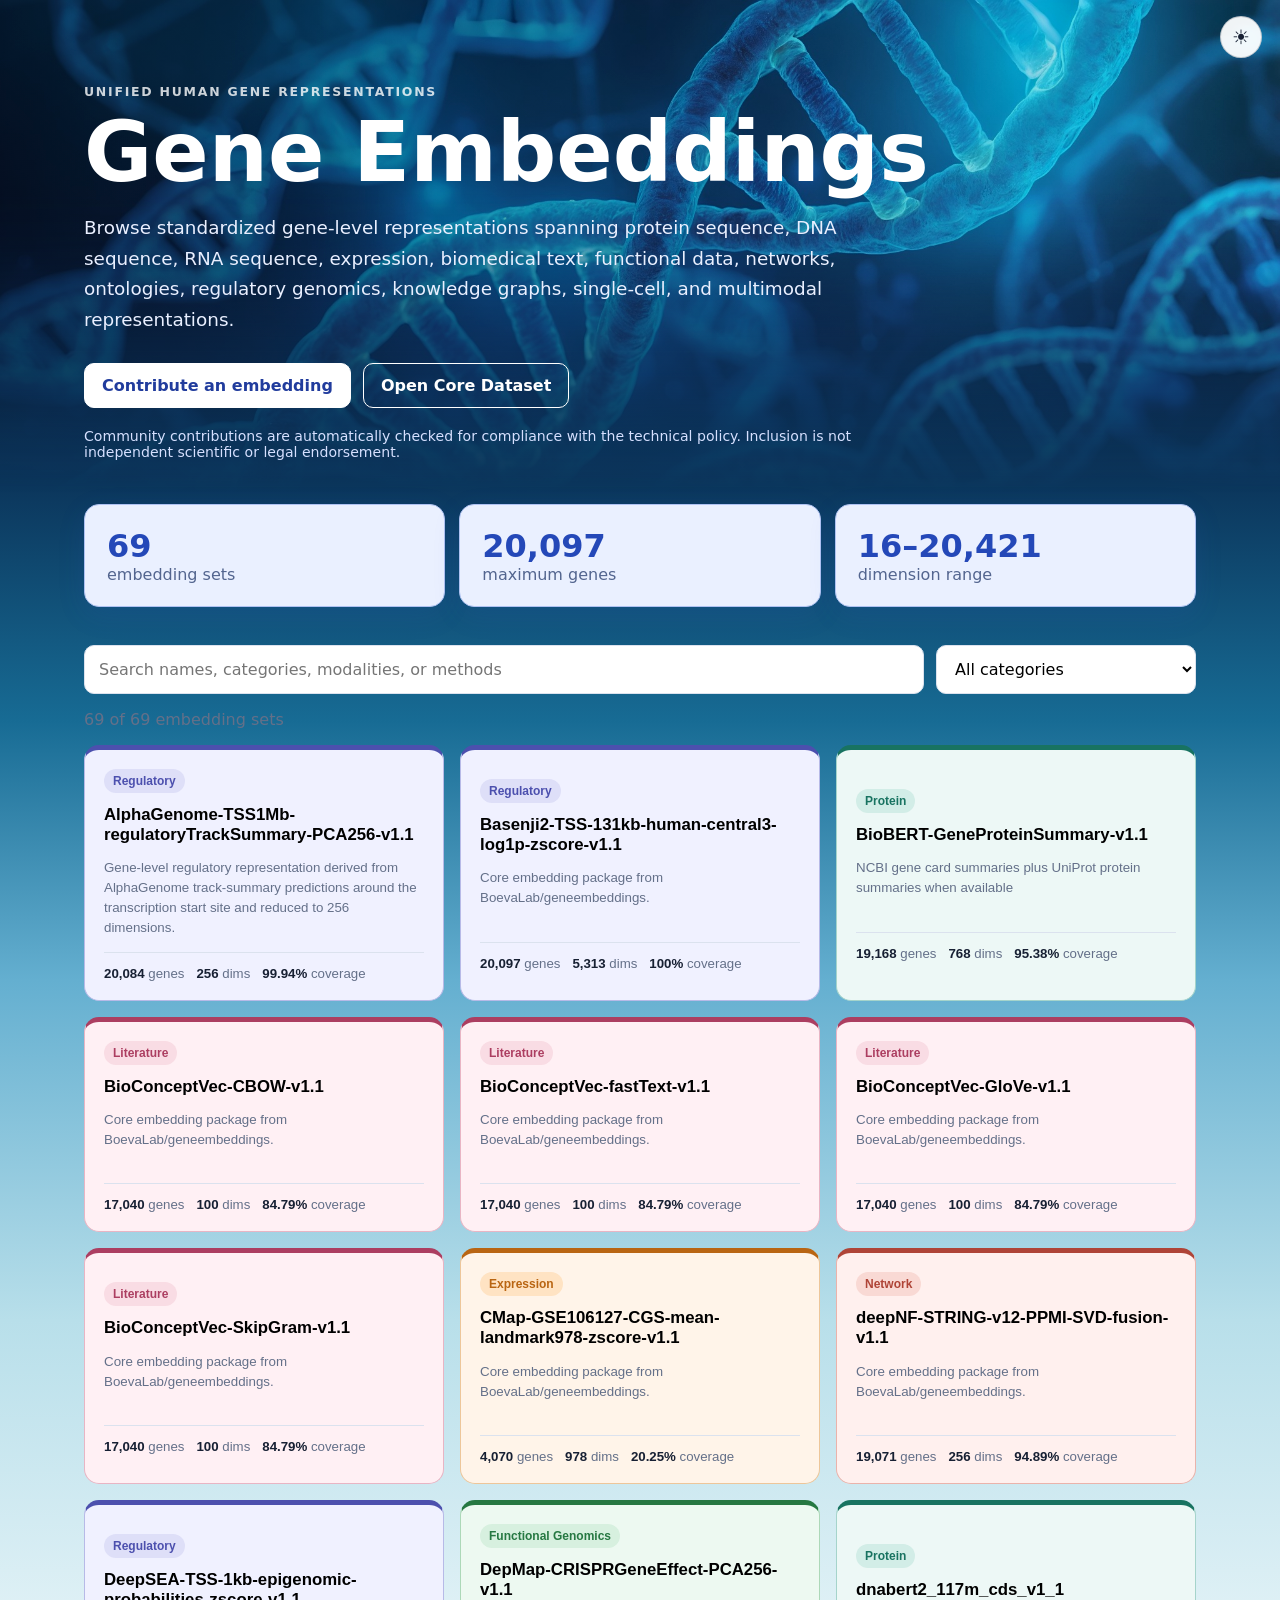
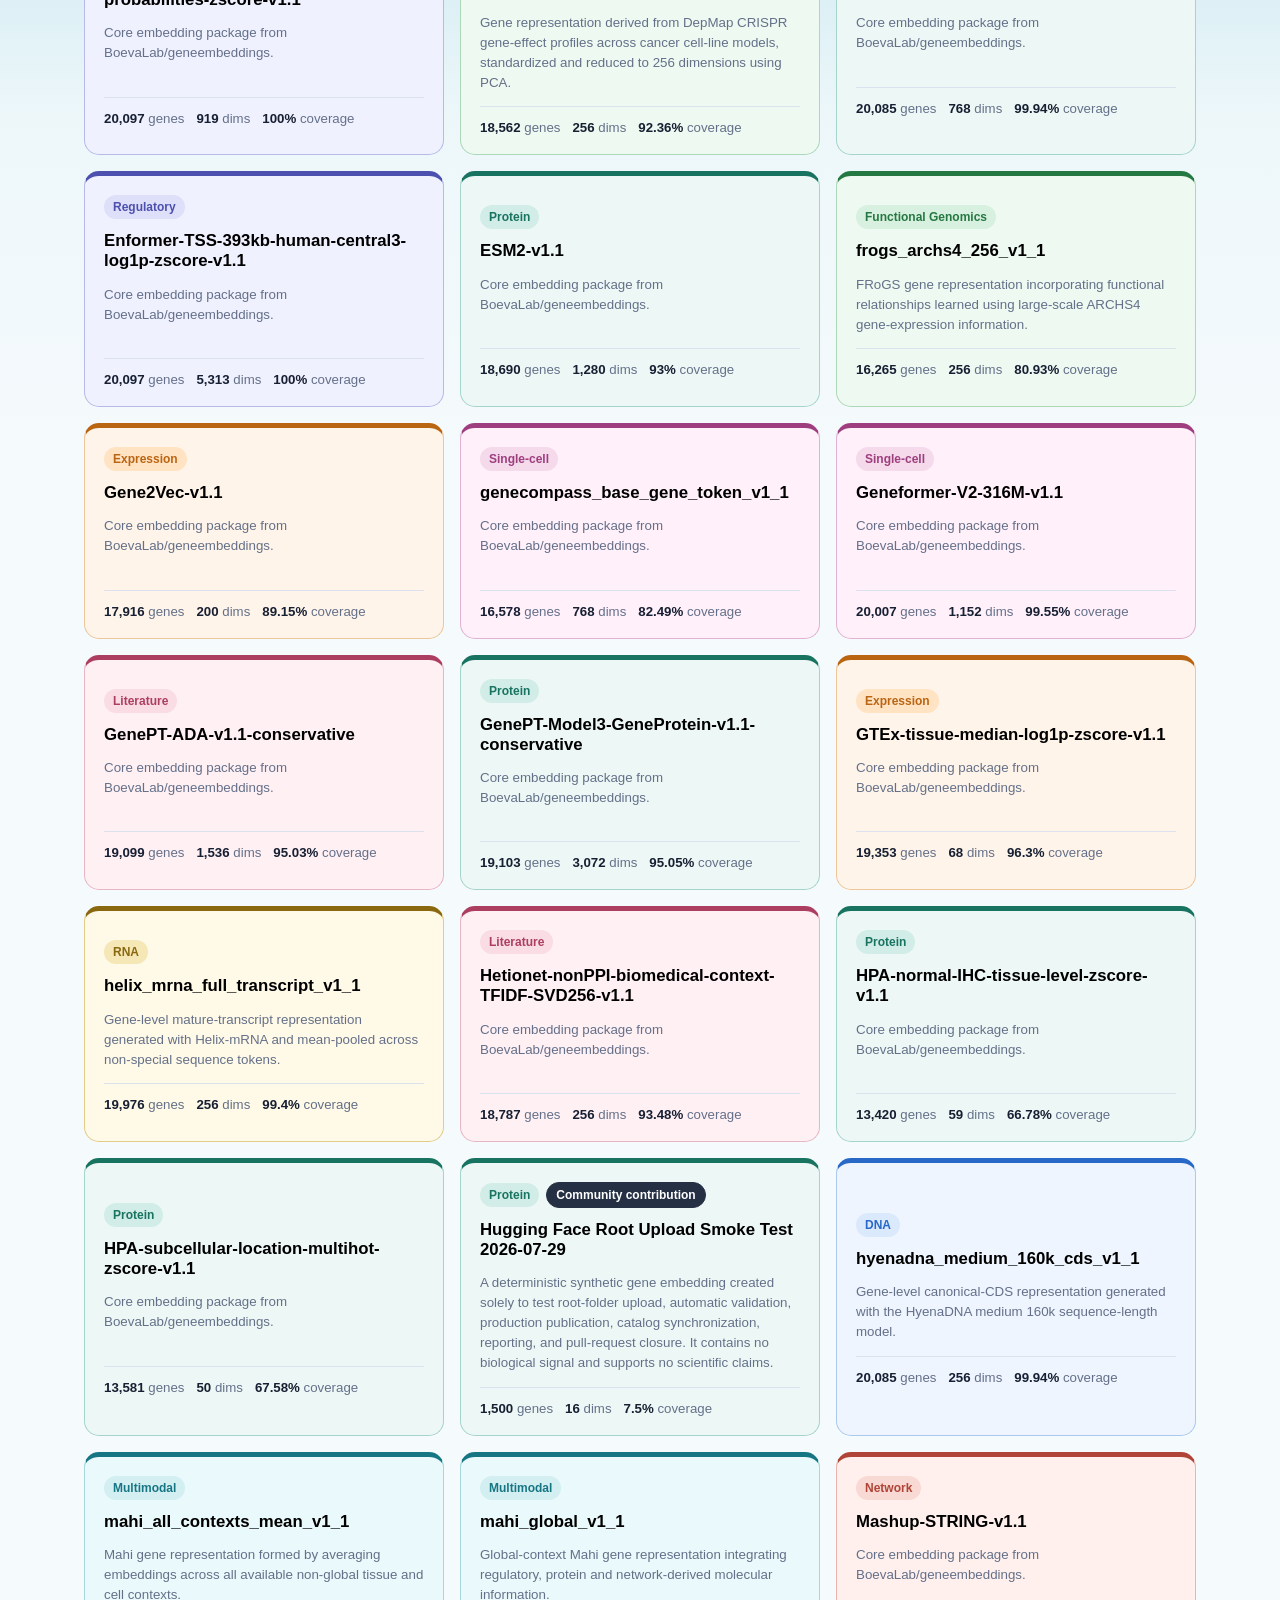
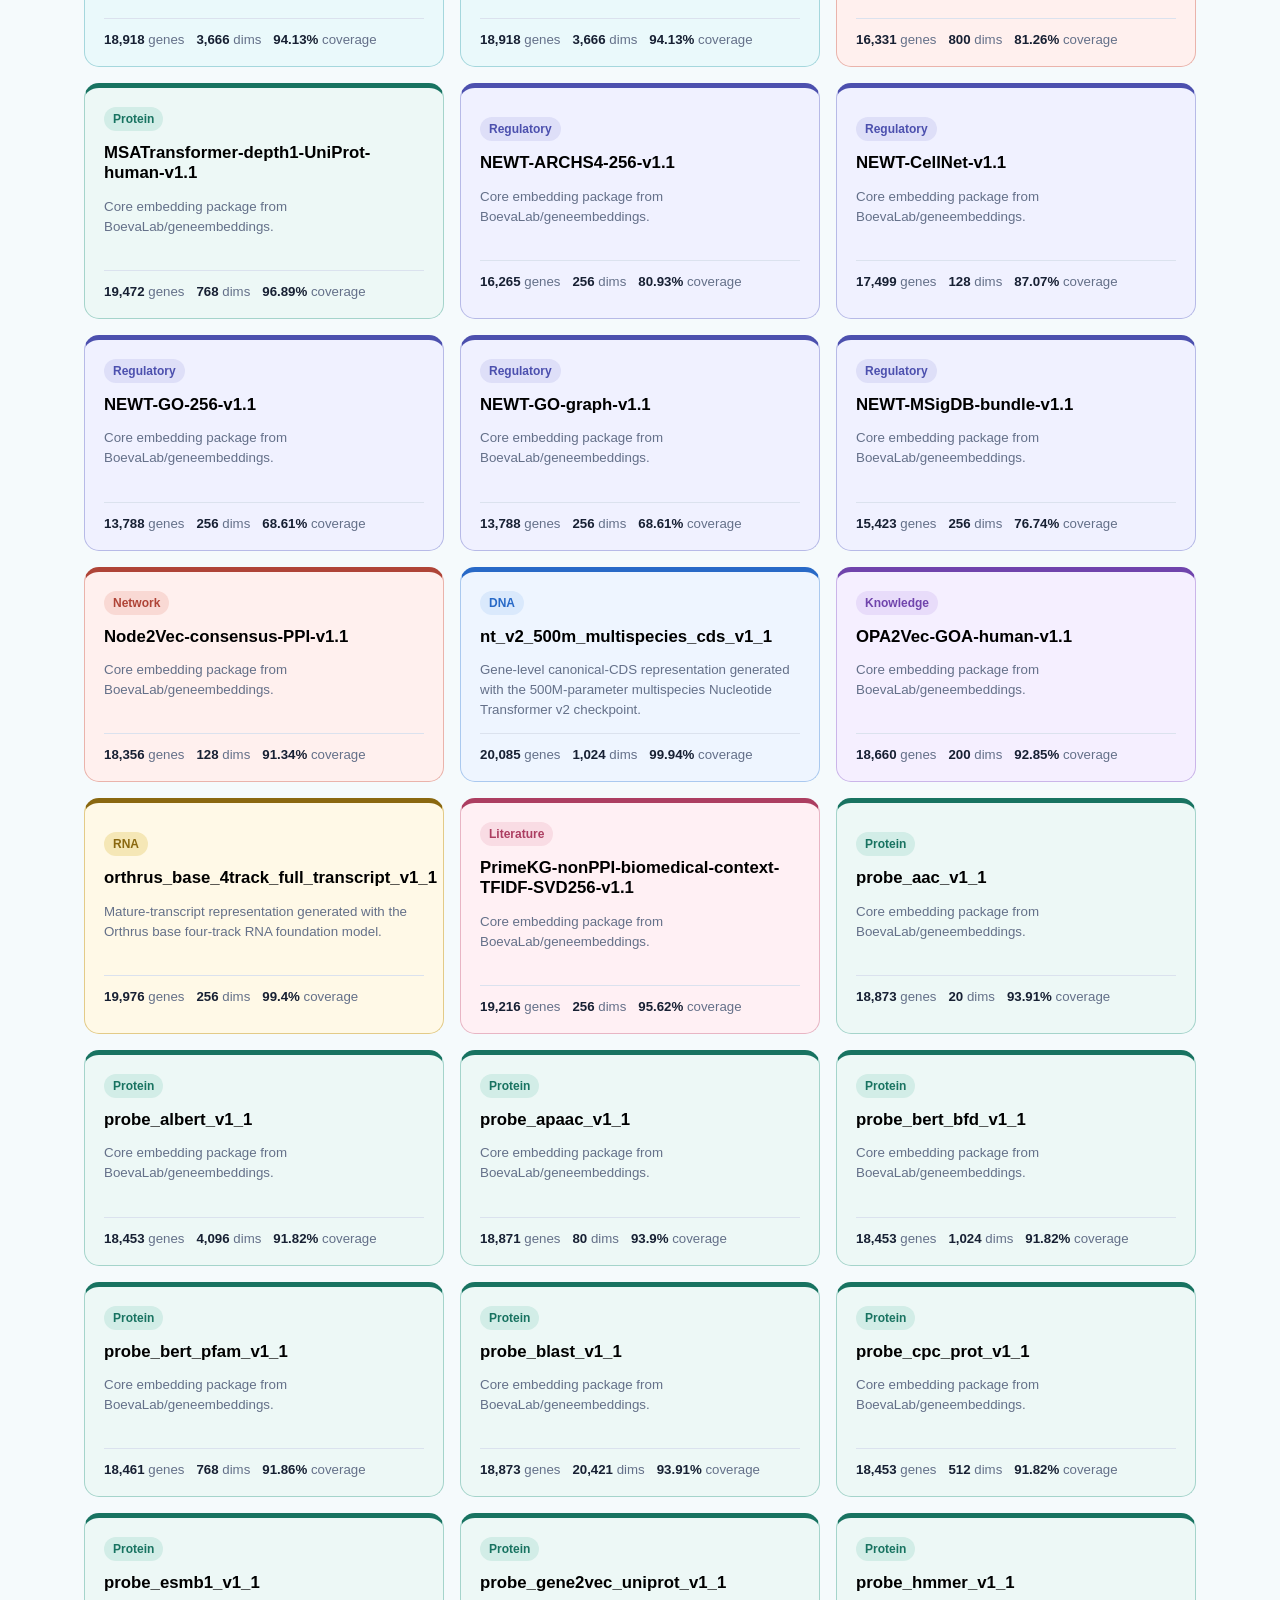
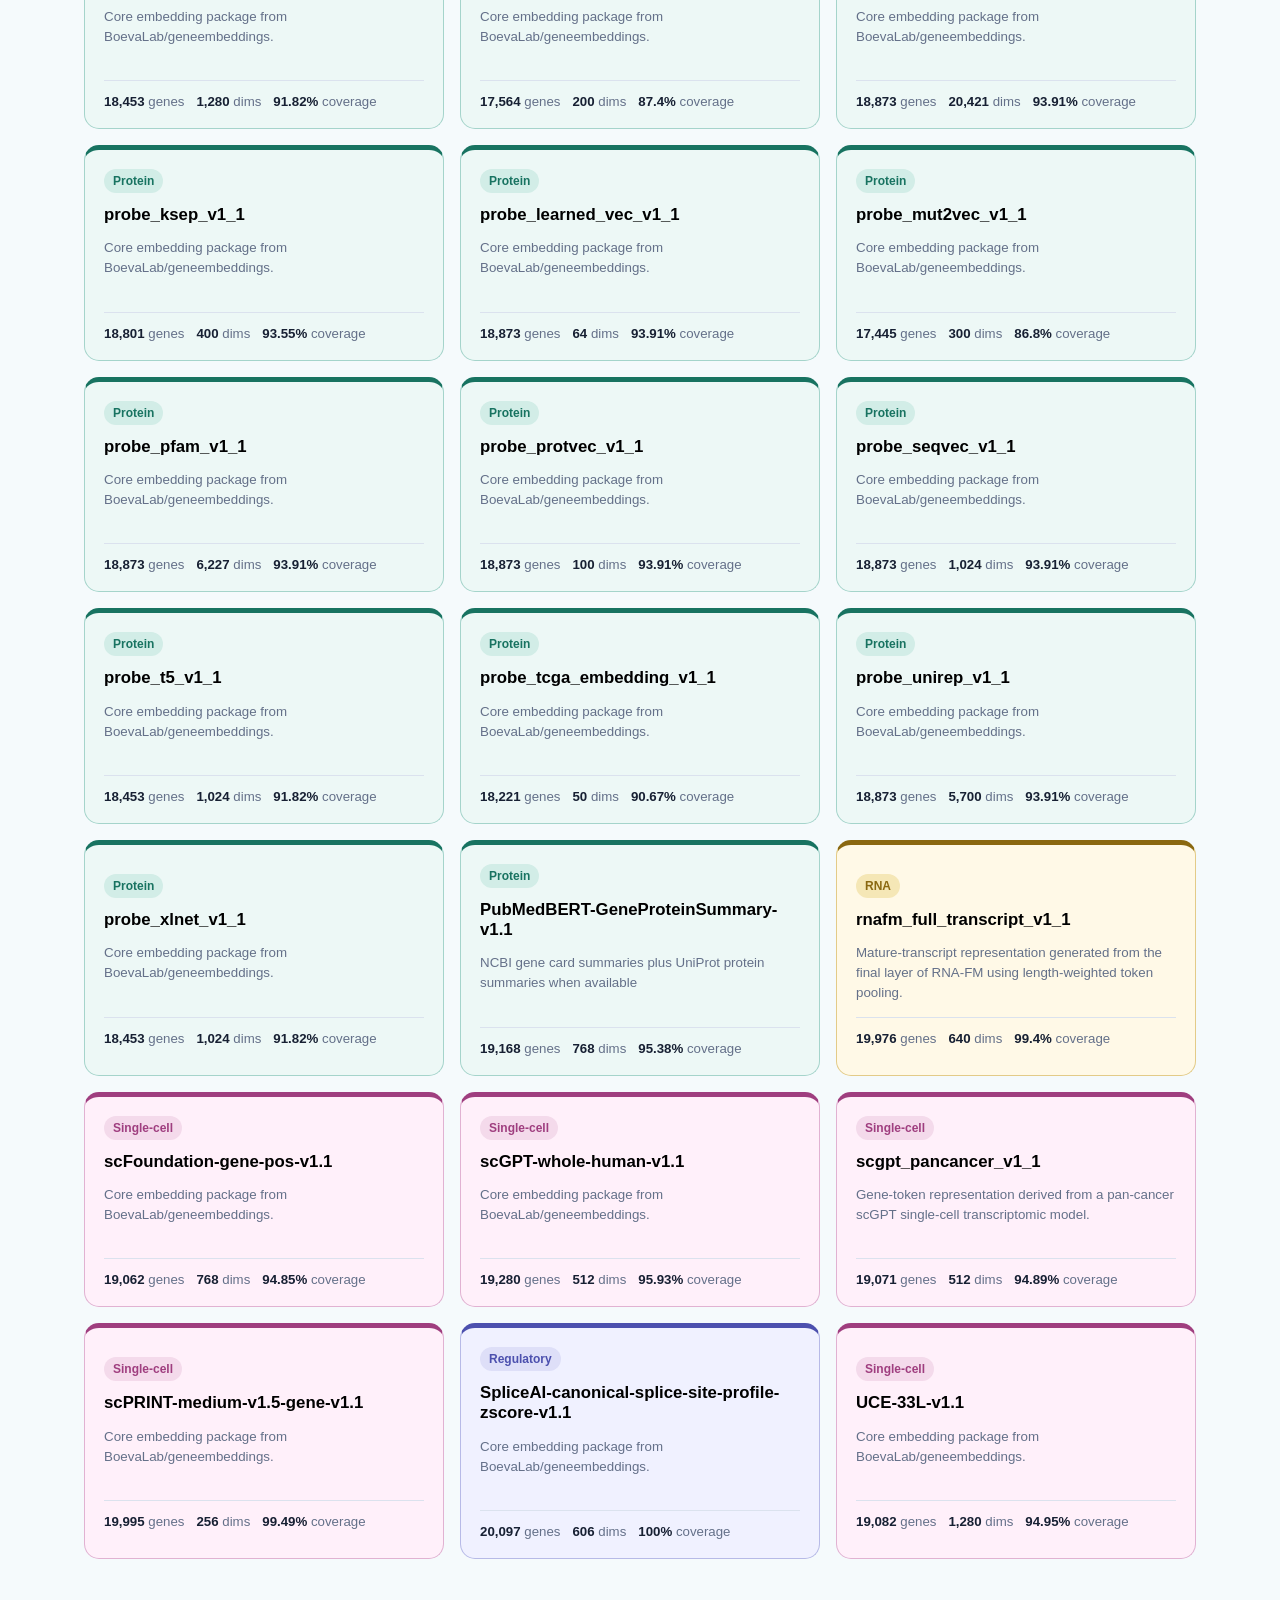
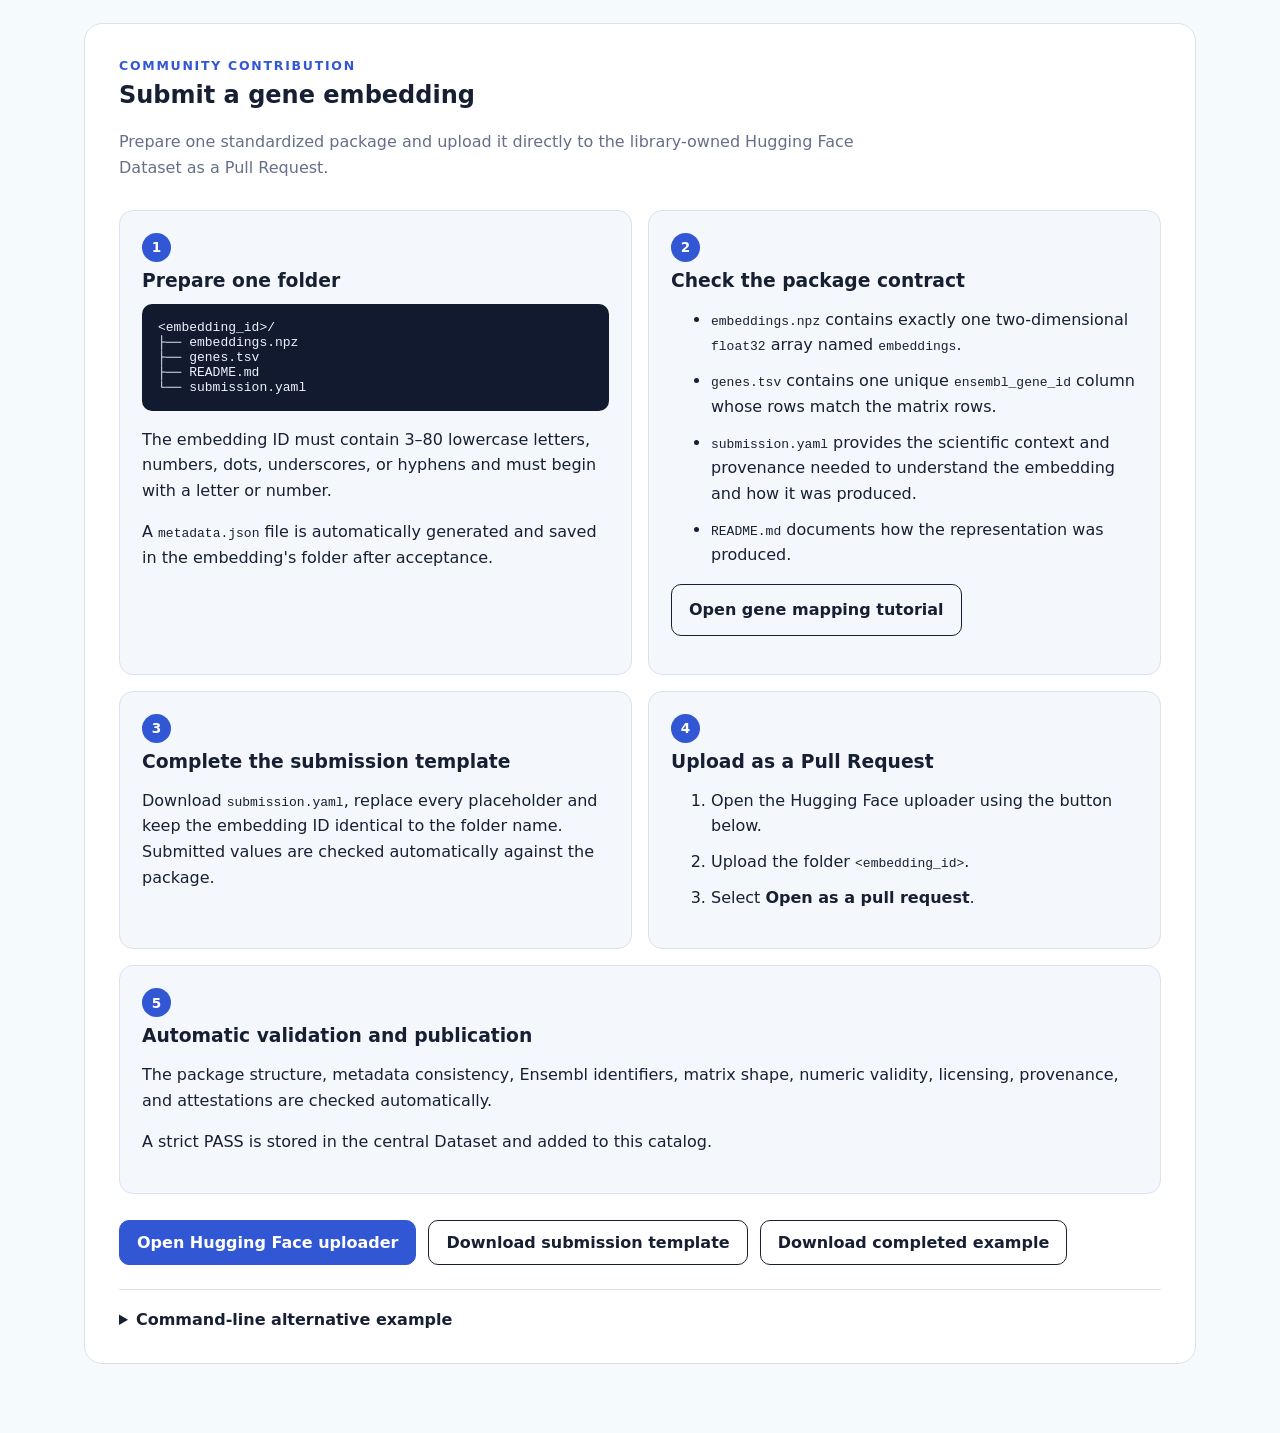
==== commit 6e22b442: "Rename resource to Gene Embedding Hub" ====
--- a/space/index.html
+++ b/space/index.html
@@ -54,7 +54,7 @@
 
         <a
           class="button"
-          href="https://huggingface.co/datasets/embeddingsSSRF/gene_embeddings"
+          href="https://huggingface.co/datasets/BoevaLab/Gene-Embedding-Hub-dataset"
           target="_blank"
           rel="noopener noreferrer"
         >
@@ -256,7 +256,7 @@
       <div class="button-row">
         <a
           class="button primary"
-          href="https://huggingface.co/datasets/embeddingsSSRF/gene_embeddings_staging/upload/main"
+          href="https://huggingface.co/datasets/BoevaLab/Gene-Embedding-Hub-contributions-staging/upload/main"
           target="_blank"
           rel="noopener noreferrer"
         >
@@ -287,7 +287,7 @@
         </p>
 
         <pre><code>hf upload \
-  embeddingsSSRF/gene_embeddings_staging \
+  BoevaLab/Gene-Embedding-Hub-contributions-staging \
   ./esm2_v1_1 \
   esm2_v1_1 \
   --repo-type dataset \
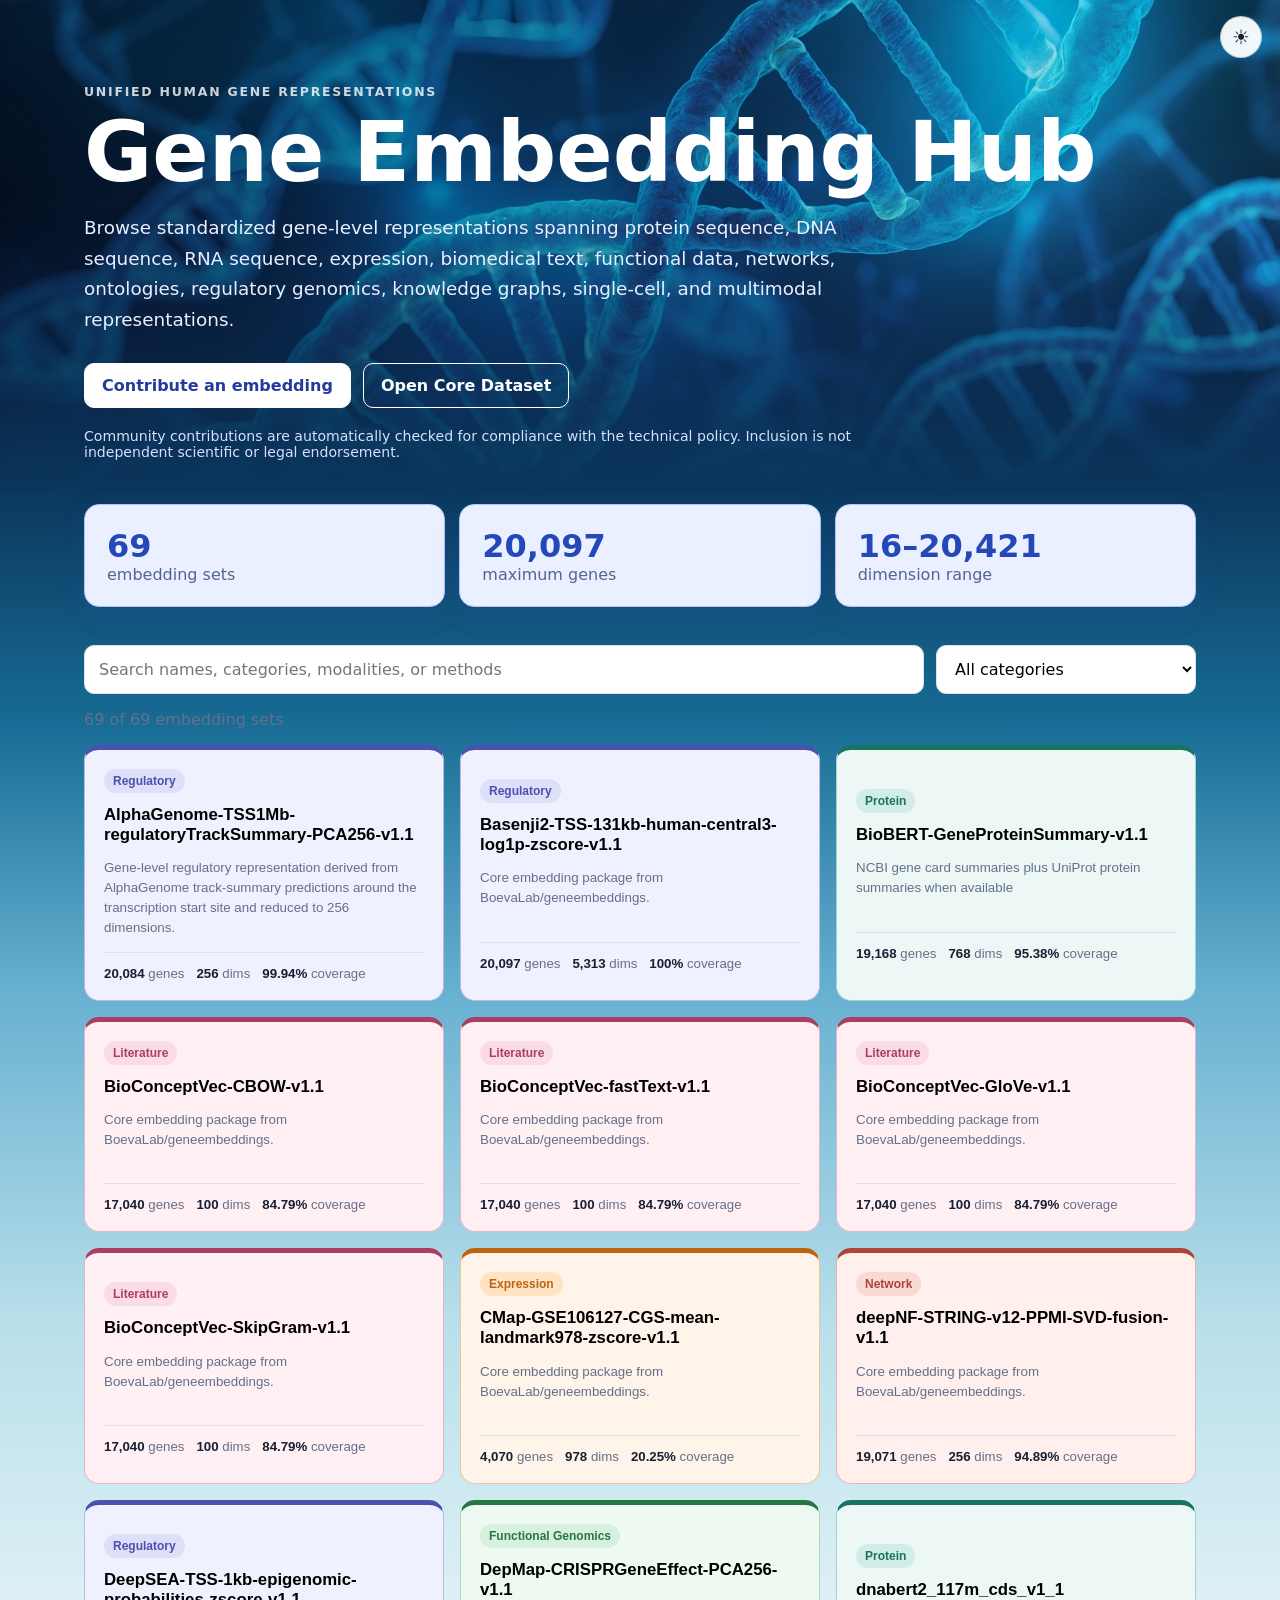
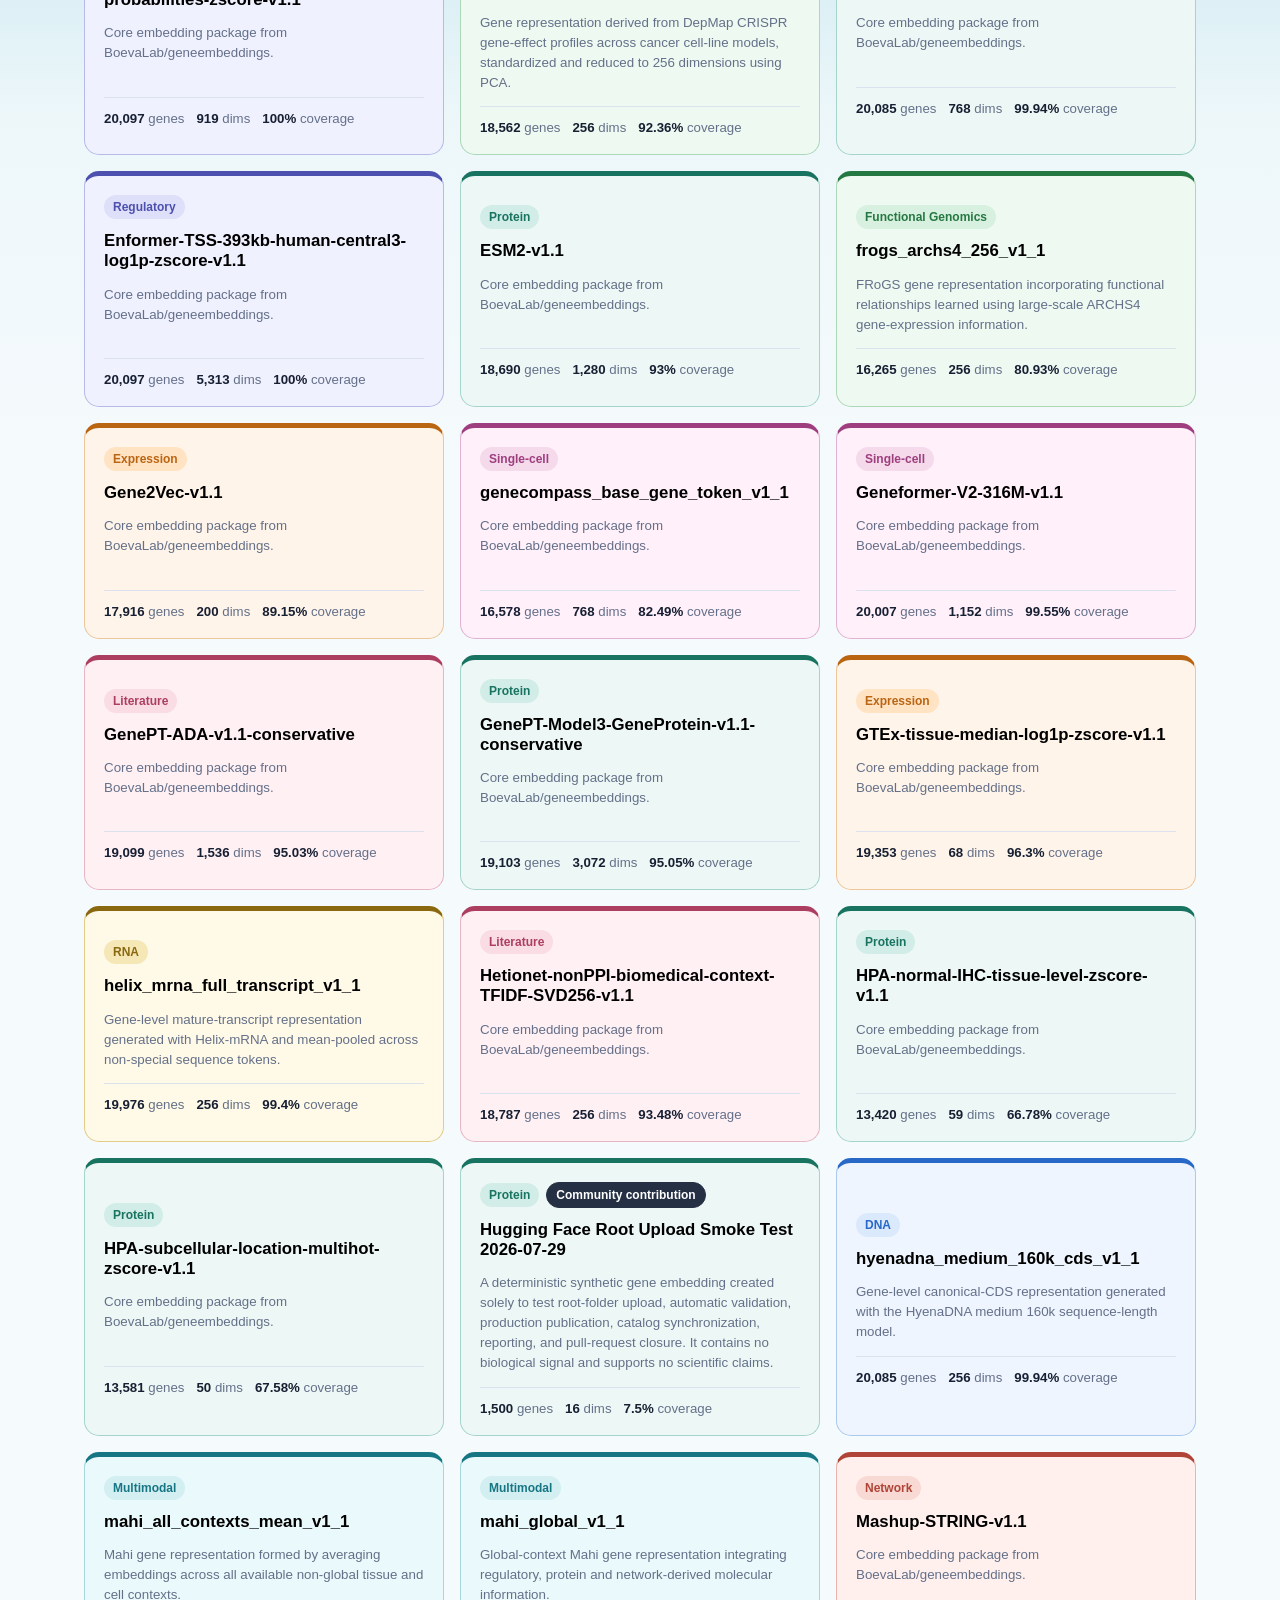
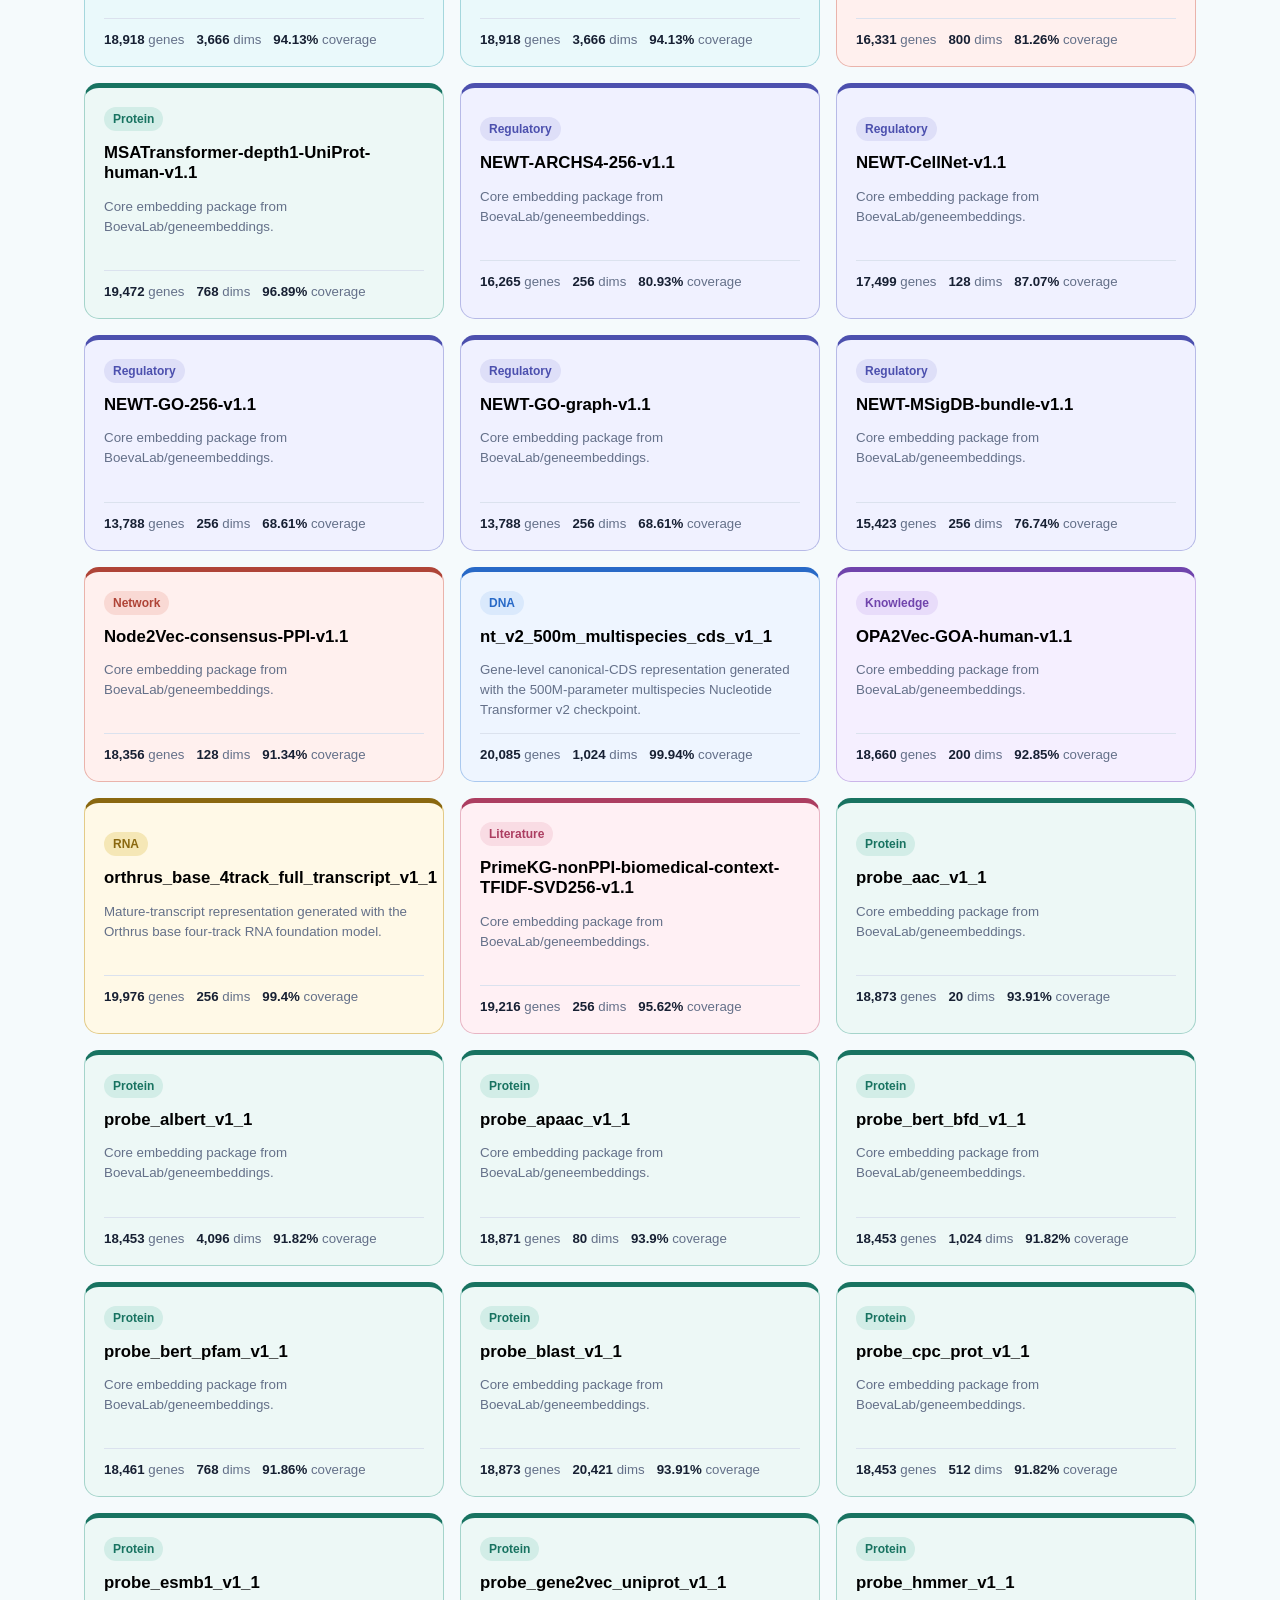
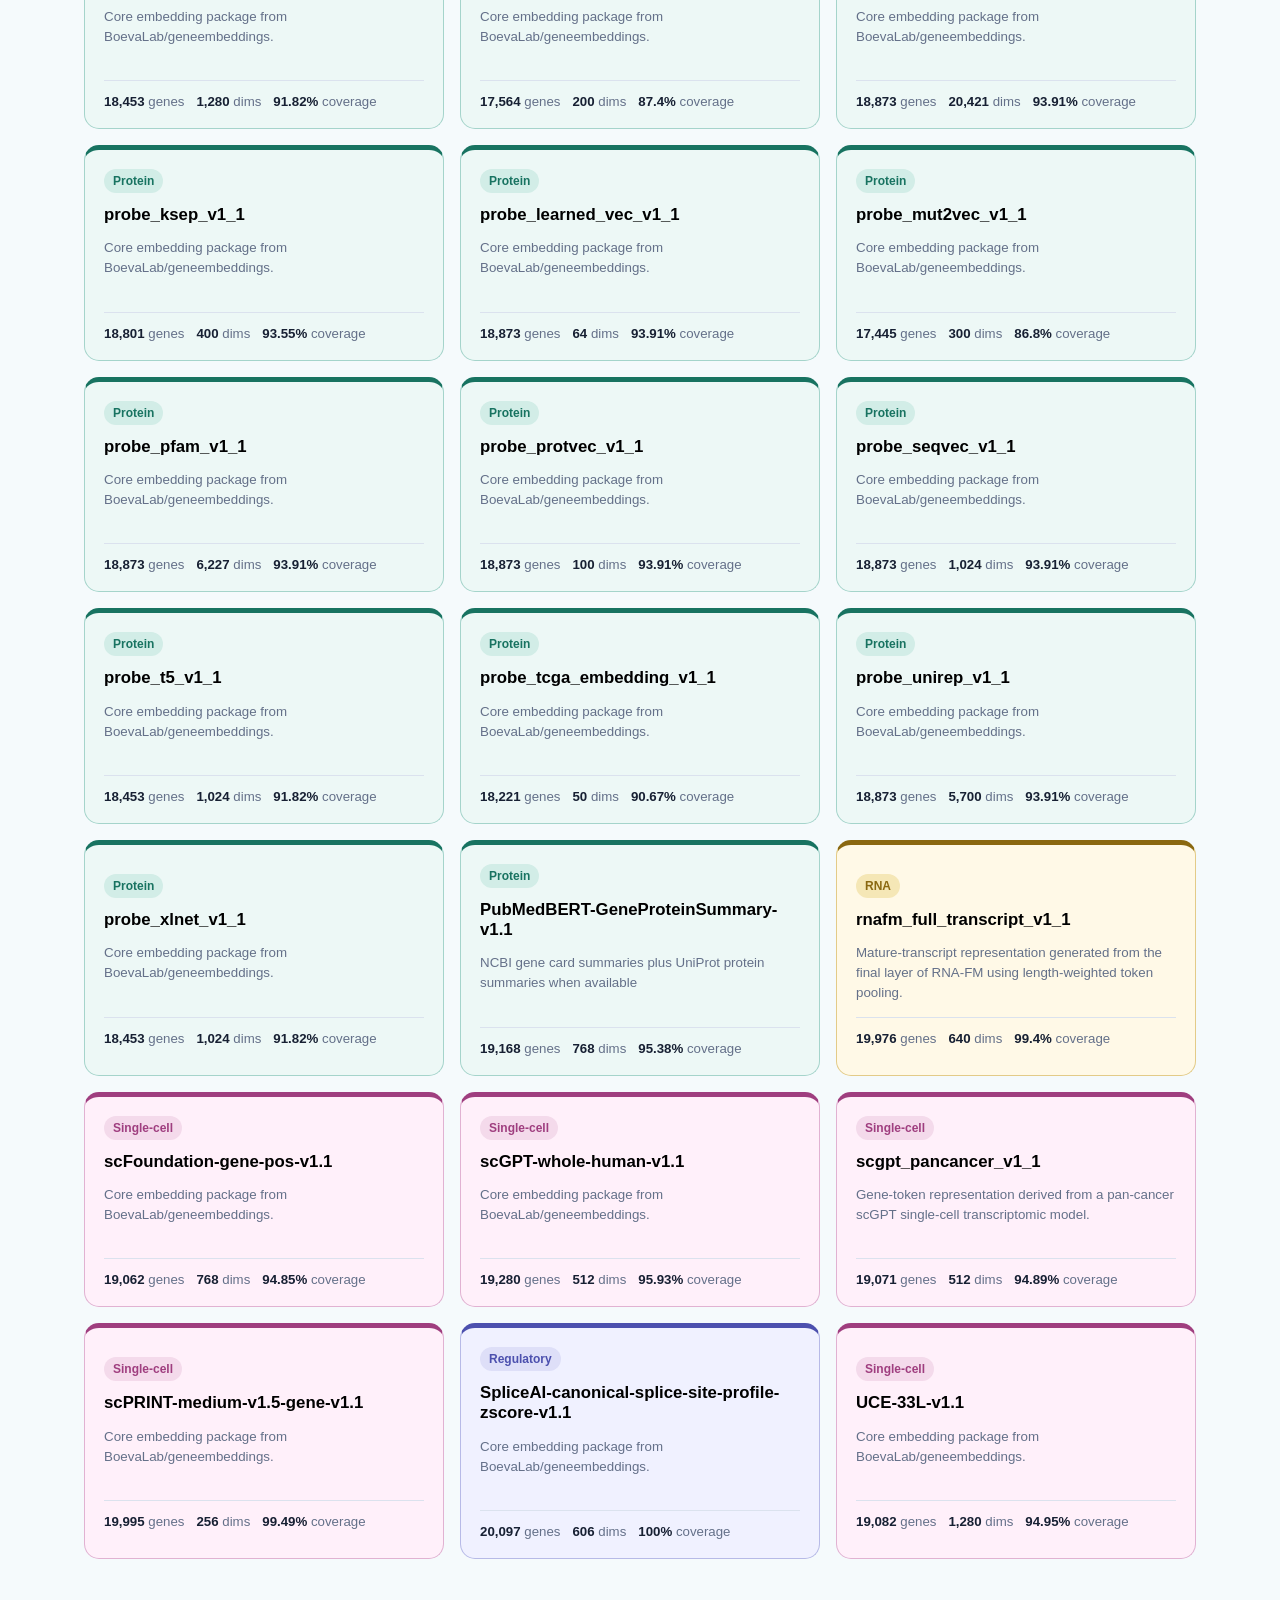
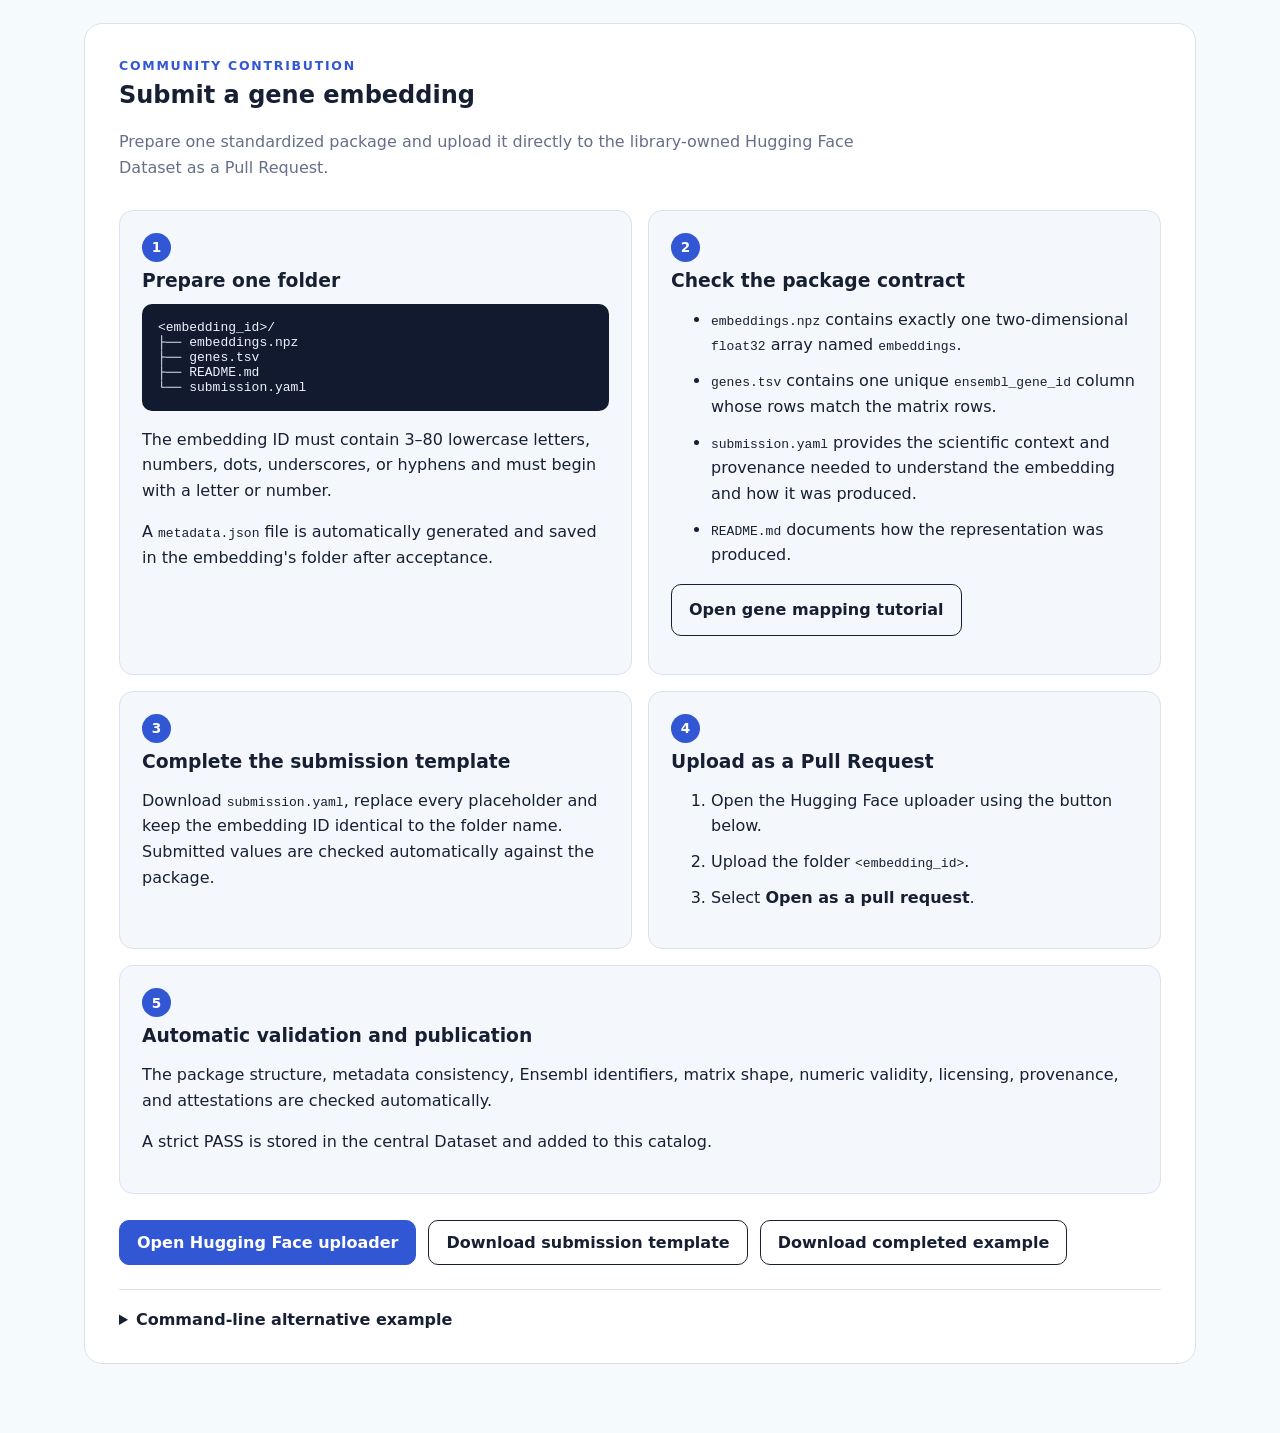
==== commit 09cead70: "Update Gene Embedding Hub title" ====
--- a/space/index.html
+++ b/space/index.html
@@ -8,7 +8,7 @@
     content="width=device-width, initial-scale=1"
   />
 
-  <title>Gene Embeddings</title>
+  <title>Gene Embedding Hub</title>
 
   <link
     rel="stylesheet"
@@ -35,7 +35,7 @@
         Unified human gene representations
       </p>
 
-      <h1>Gene Embeddings</h1>
+      <h1>Gene Embedding Hub</h1>
 
       <p class="lead">
           Browse standardized gene-level representations spanning
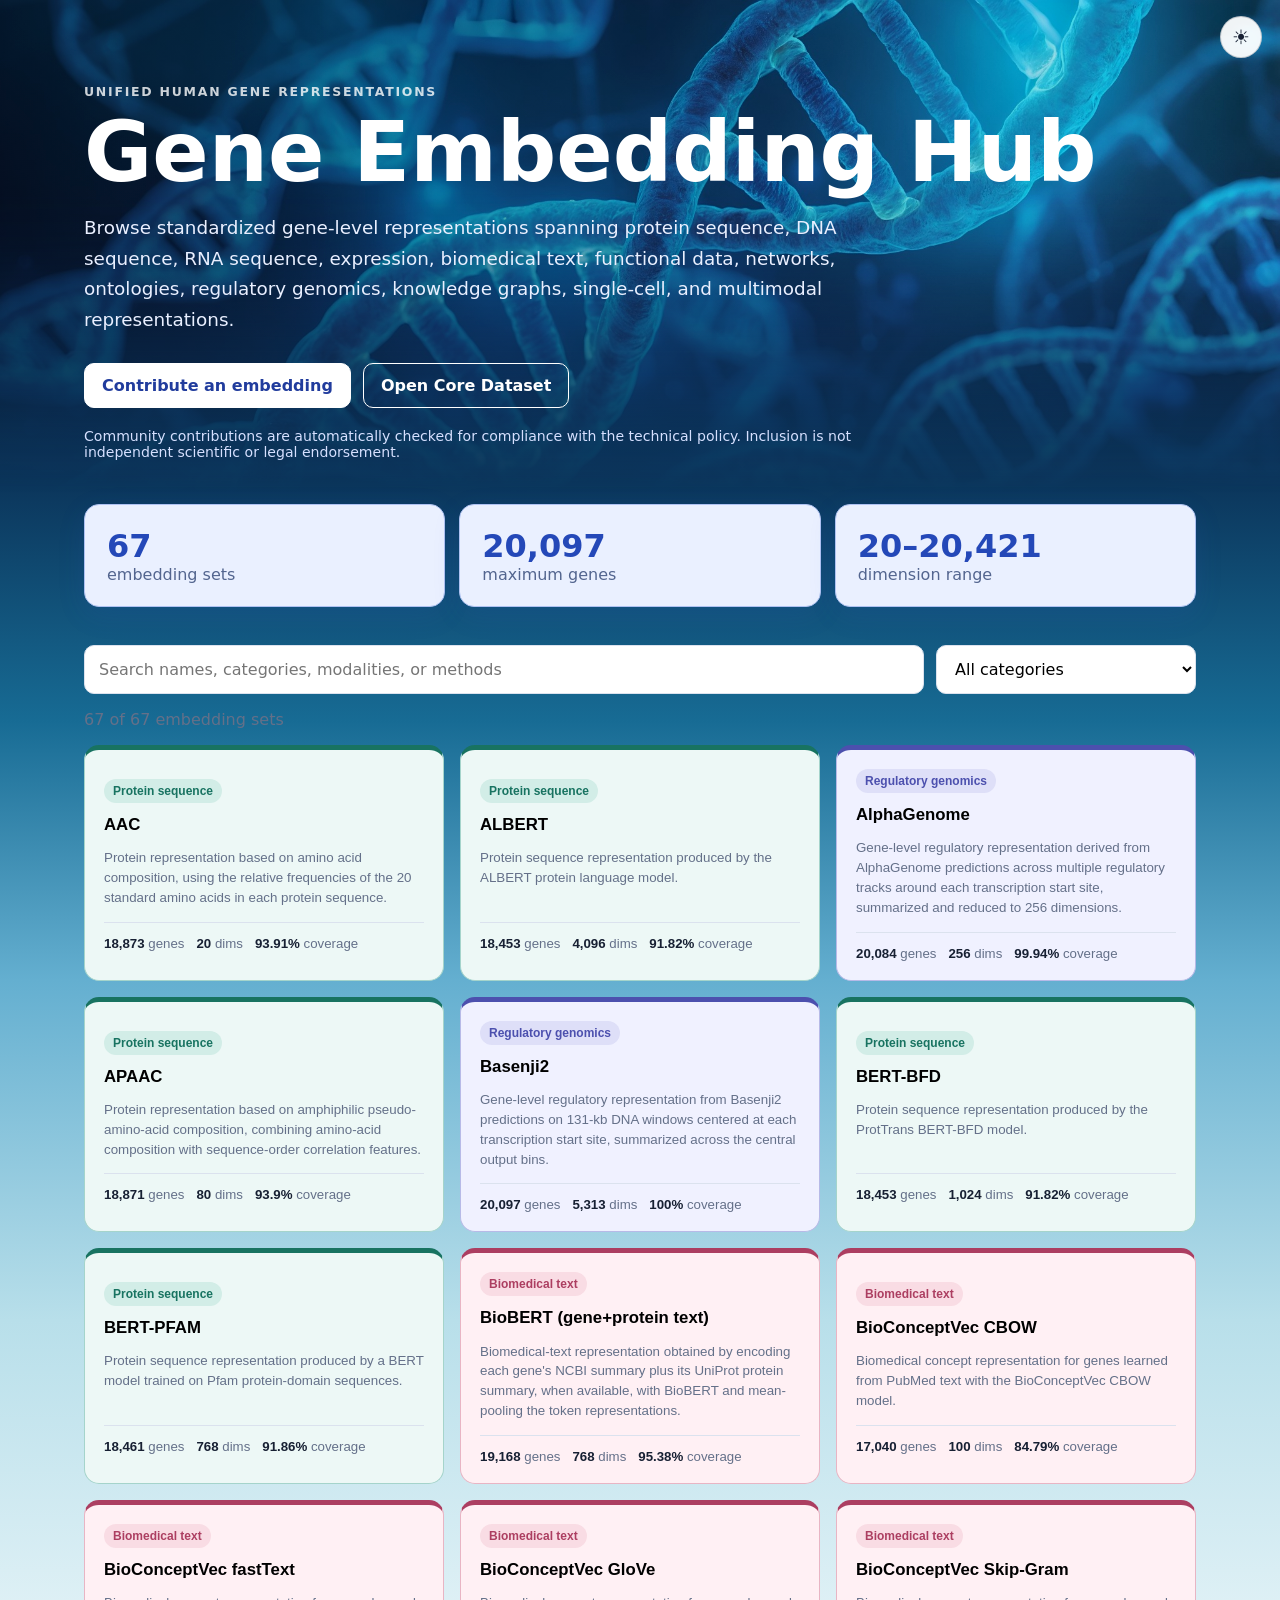
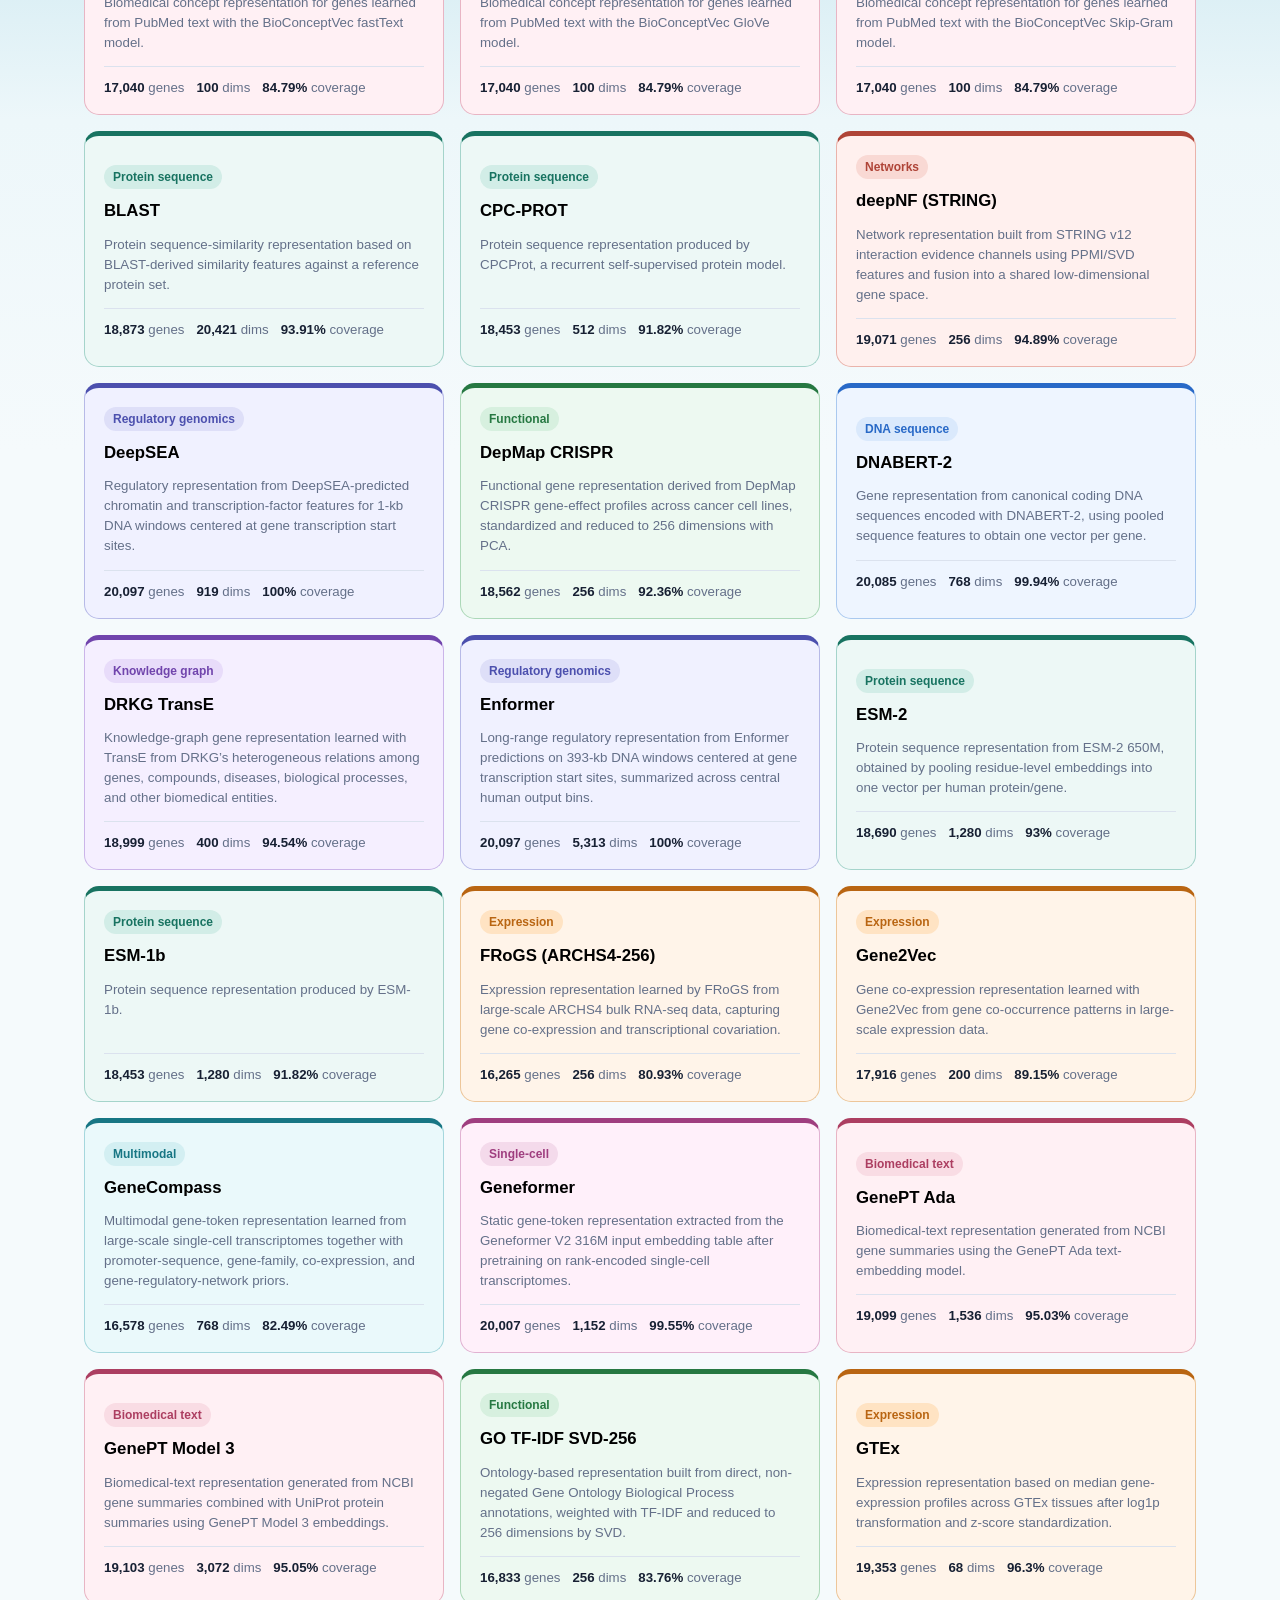
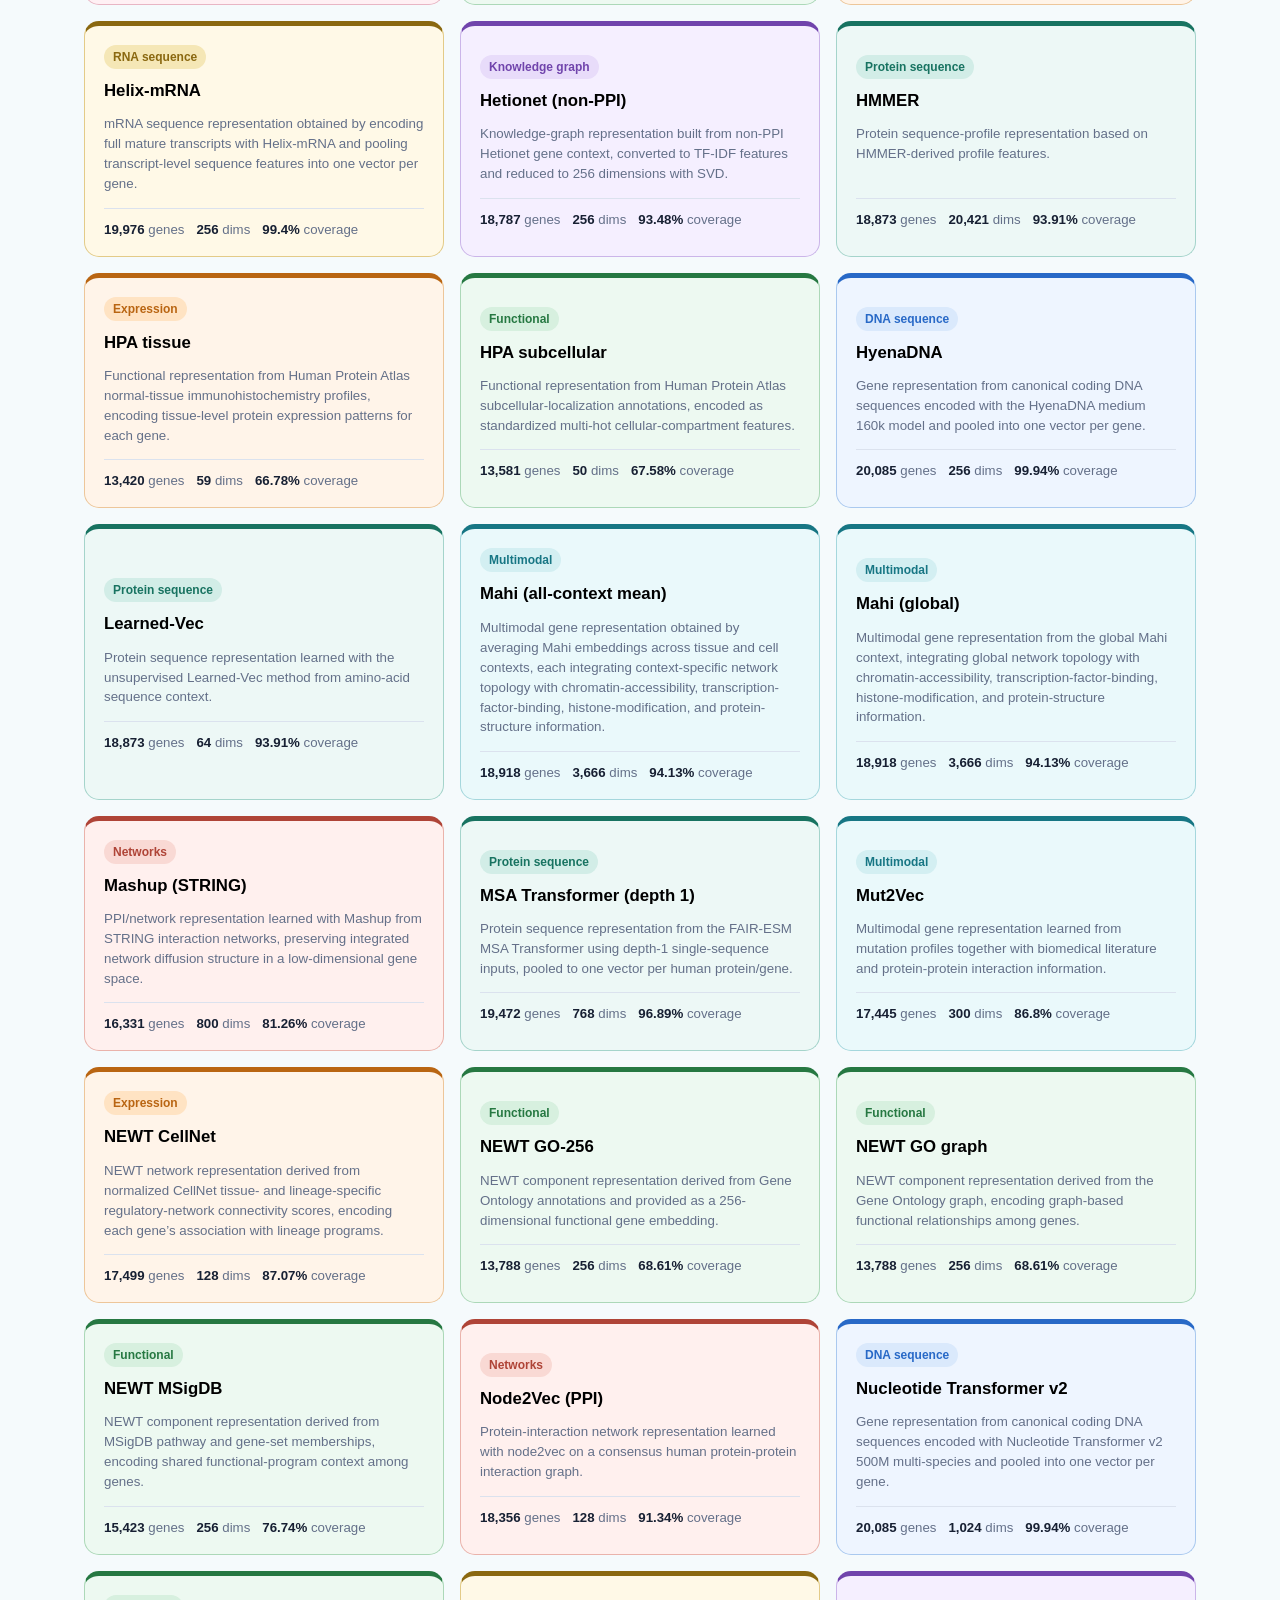
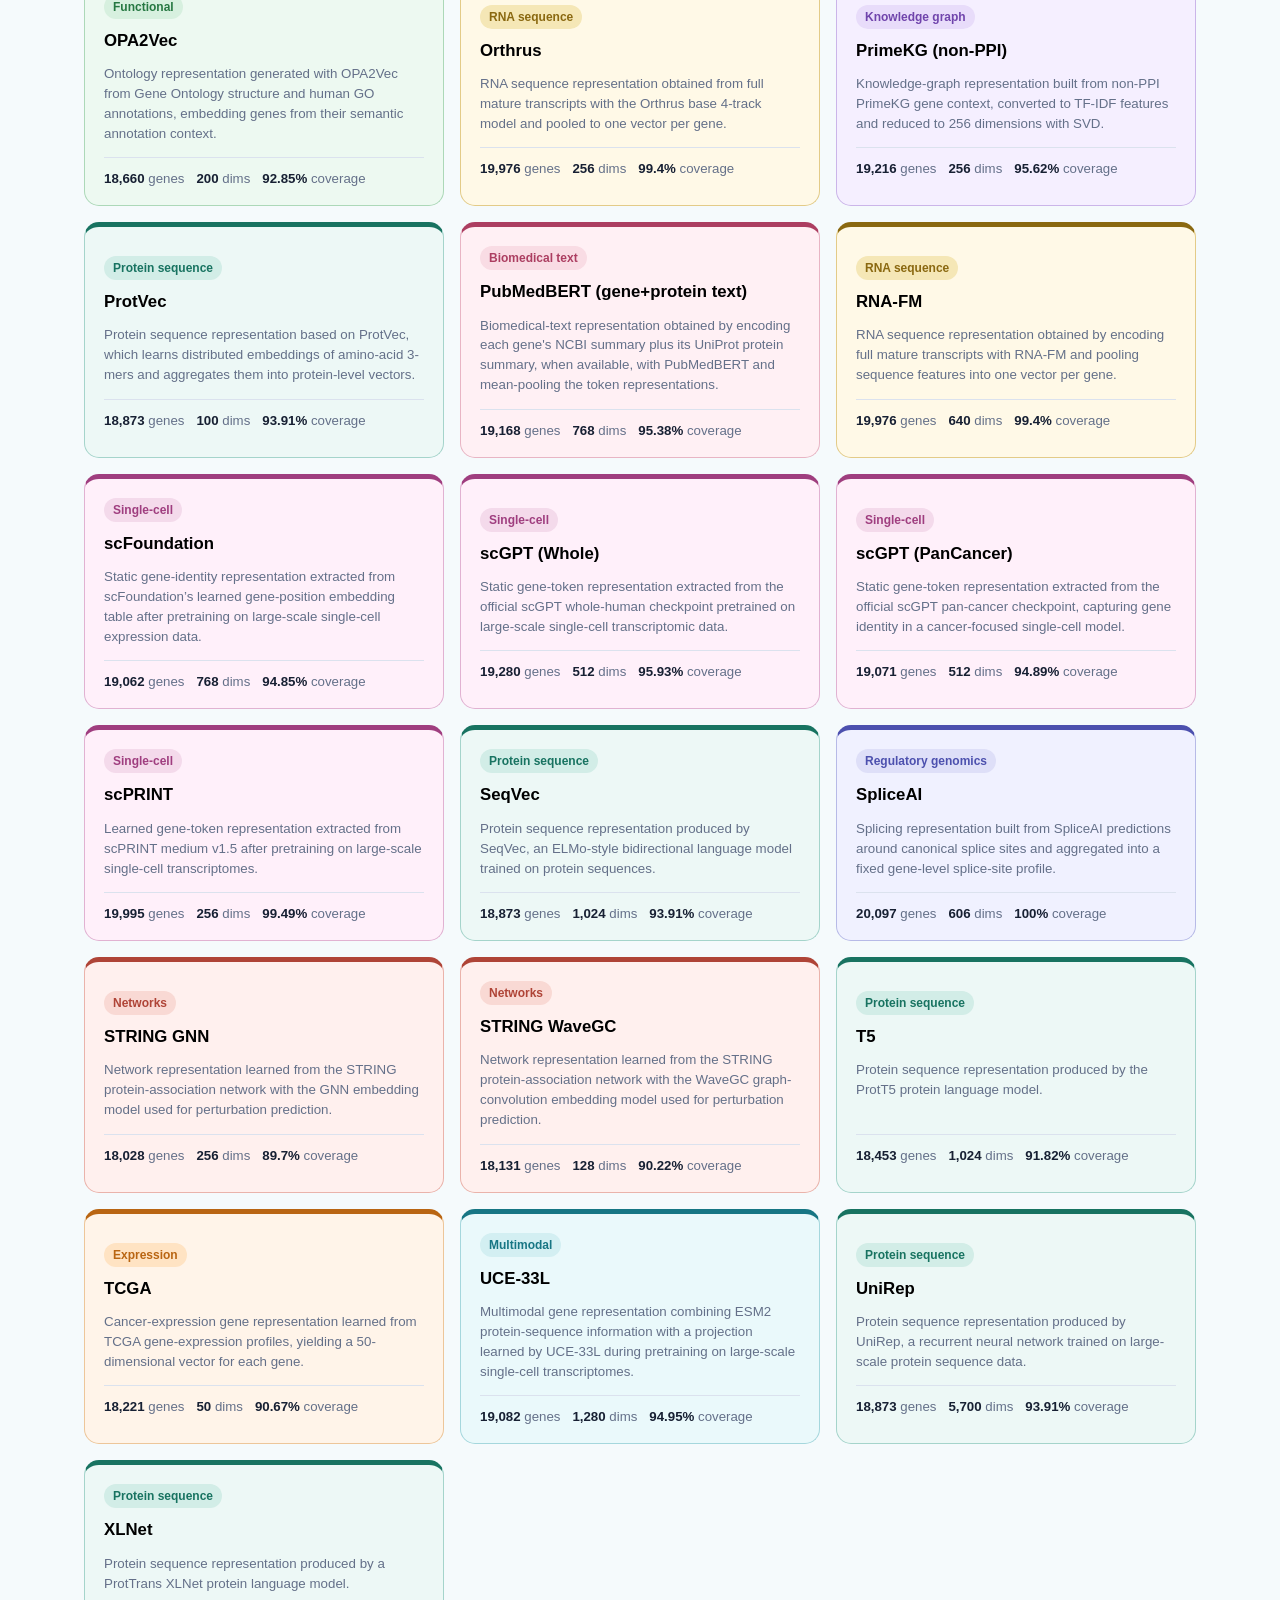
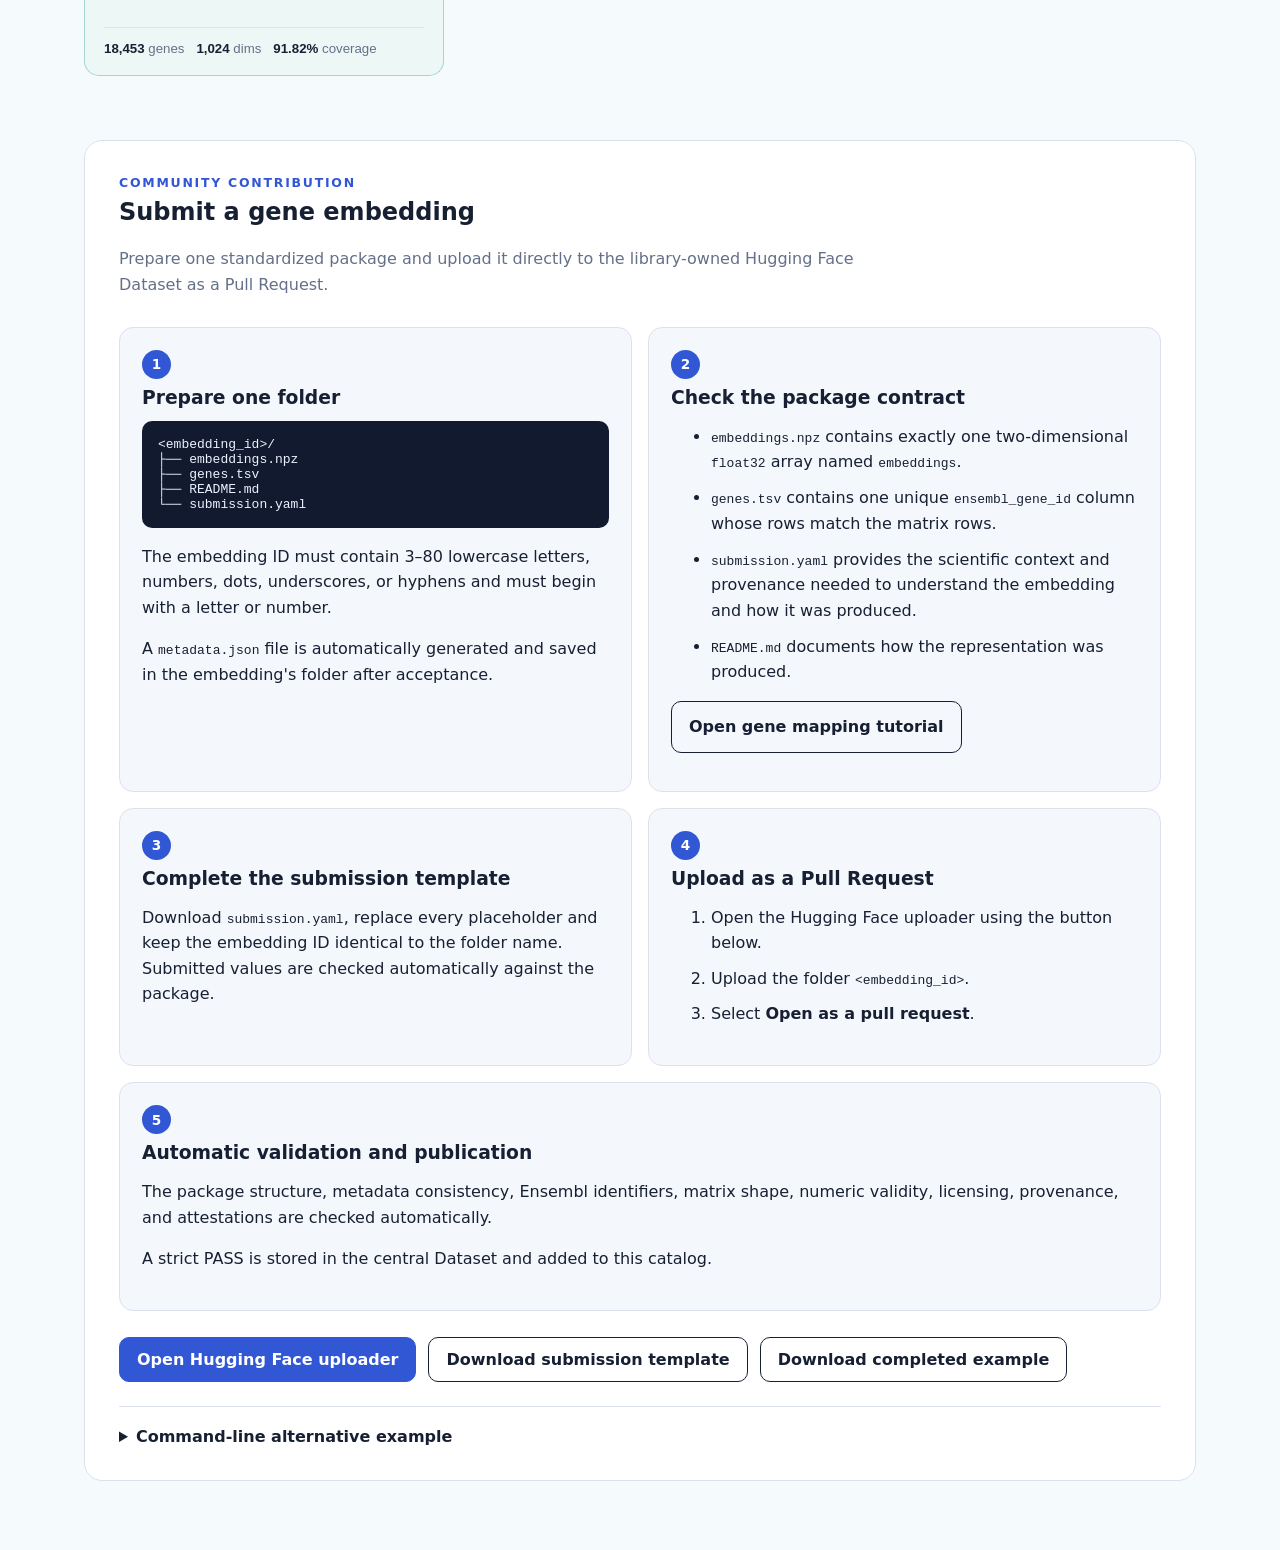
==== commit 2439d18e: "Repair community submission validation and publication" ====
--- a/space/index.html
+++ b/space/index.html
@@ -282,14 +282,14 @@
 
         <p>
           Before running this example, replace
-          <code>esm2_v1_1</code> with the name of your existing
+          <code>my_embedding_v1</code> with the name of your existing
           local embedding folder in both path arguments.
         </p>
 
         <pre><code>hf upload \
   BoevaLab/Gene-Embedding-Hub-contributions-staging \
-  ./esm2_v1_1 \
-  esm2_v1_1 \
+  ./my_embedding_v1 \
+  my_embedding_v1 \
   --repo-type dataset \
   --create-pr \
   --commit-message "Submit gene embedding"</code></pre>
--- a/space/style.css
+++ b/space/style.css
@@ -961,3 +961,85 @@
       );
   }
 }
+
+/* BEGIN FINAL MODALITY LABEL PALETTES */
+/* These selectors mirror the existing Space palette under the final taxonomy labels. */
+.category-dna-sequence {
+  --category-background: #eef5ff;
+  --category-border: #aac9ef;
+  --category-accent: #2869c7;
+  --category-badge: #dae9fc;
+}
+
+.category-expression {
+  --category-background: #fff4e9;
+  --category-border: #edc69a;
+  --category-accent: #b96512;
+  --category-badge: #ffe3c3;
+}
+
+.category-functional-genomics,
+.category-functional {
+  --category-background: #edf9f1;
+  --category-border: #acd8b8;
+  --category-accent: #267842;
+  --category-badge: #d7f0df;
+}
+
+.category-knowledge-graph,
+.category-ontologies {
+  --category-background: #f5efff;
+  --category-border: #cbb5e9;
+  --category-accent: #7044ac;
+  --category-badge: #e8dcfa;
+}
+
+.category-biomedical-text {
+  --category-background: #fff0f4;
+  --category-border: #e8b5c4;
+  --category-accent: #ac3e61;
+  --category-badge: #f9dce4;
+}
+
+.category-multimodal {
+  --category-background: #eaf9fb;
+  --category-border: #a5d7dd;
+  --category-accent: #177684;
+  --category-badge: #d3eff2;
+}
+
+.category-networks {
+  --category-background: #fff0ee;
+  --category-border: #eab3ab;
+  --category-accent: #af4437;
+  --category-badge: #f9d9d4;
+}
+
+.category-protein-sequence {
+  --category-background: #edf8f6;
+  --category-border: #a5d4cb;
+  --category-accent: #187361;
+  --category-badge: #d2ede7;
+}
+
+.category-rna-sequence {
+  --category-background: #fff9e7;
+  --category-border: #e3cb88;
+  --category-accent: #8a6810;
+  --category-badge: #f5e7b6;
+}
+
+.category-regulatory-genomics {
+  --category-background: #f0f1ff;
+  --category-border: #b7bae7;
+  --category-accent: #4c50ae;
+  --category-badge: #dedff8;
+}
+
+.category-single-cell {
+  --category-background: #fff0fa;
+  --category-border: #e1b2d2;
+  --category-accent: #9f3e7f;
+  --category-badge: #f4daeb;
+}
+/* END FINAL MODALITY LABEL PALETTES */
